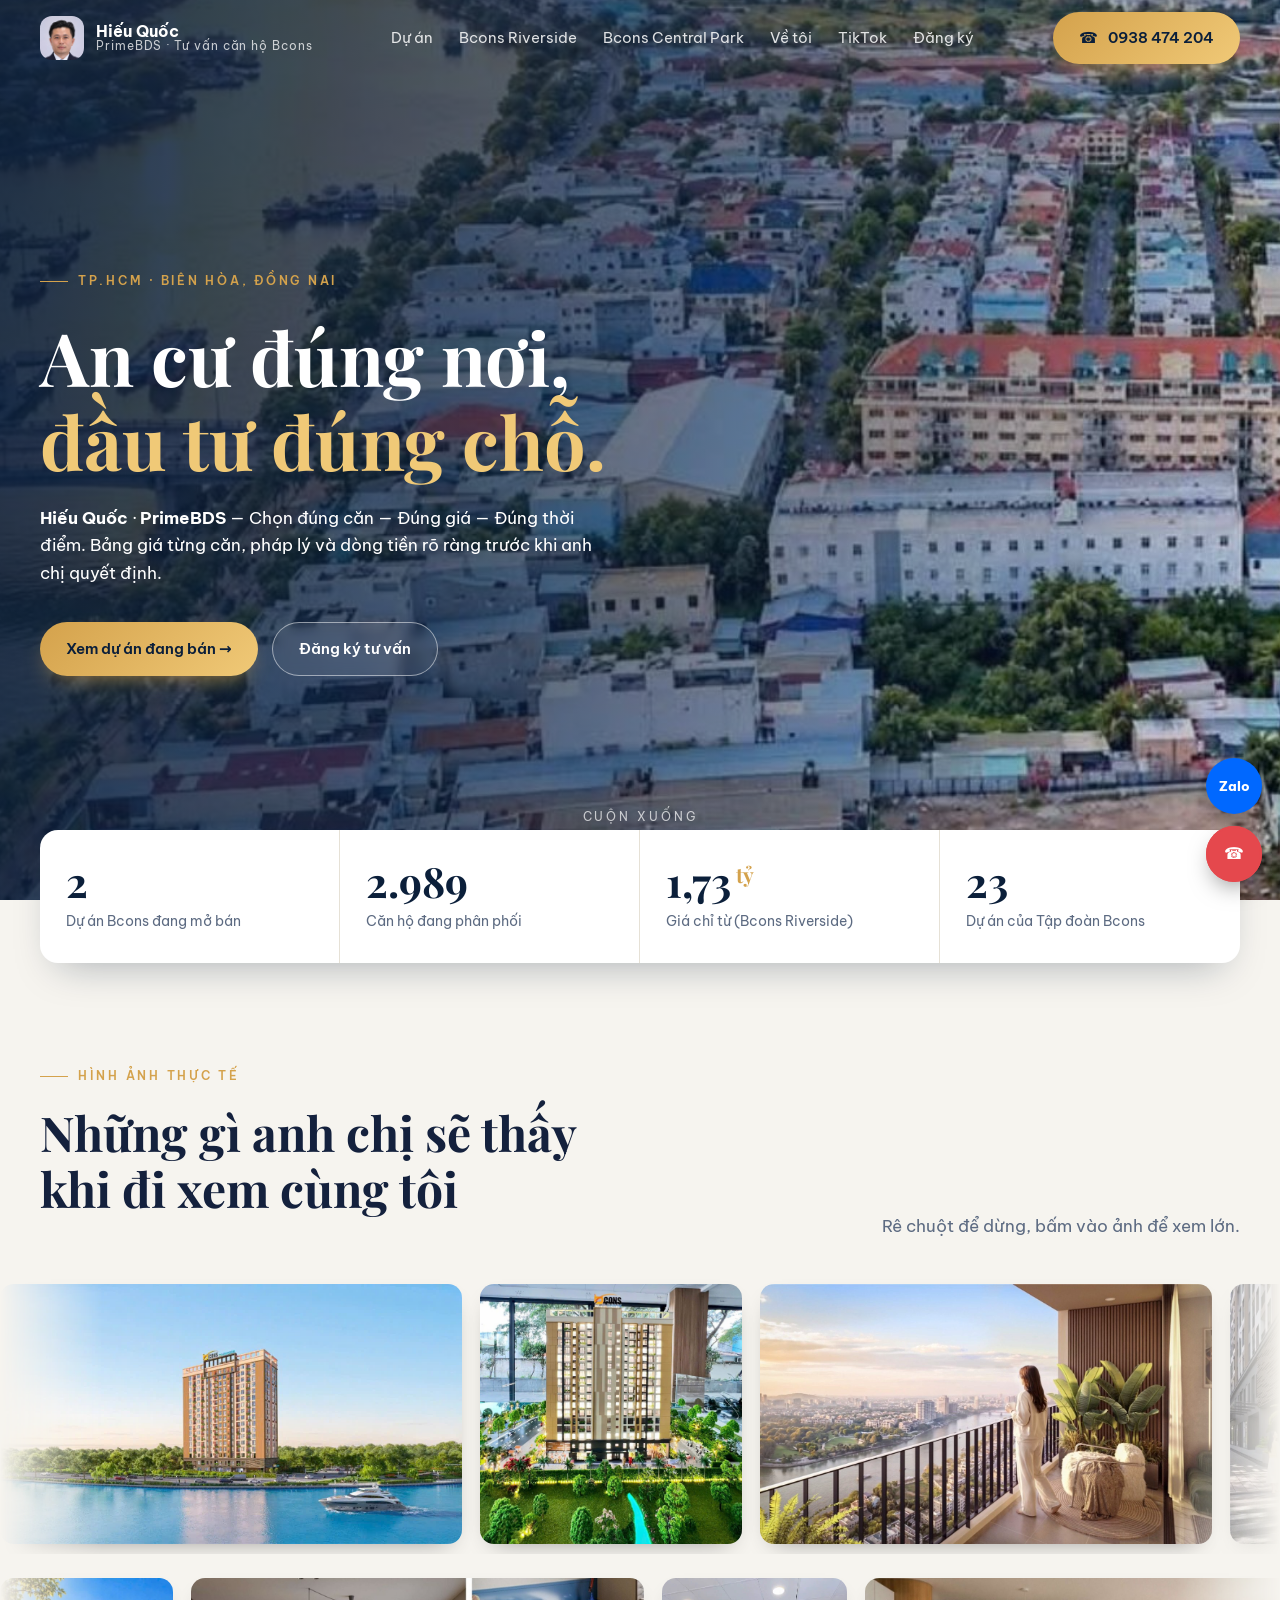
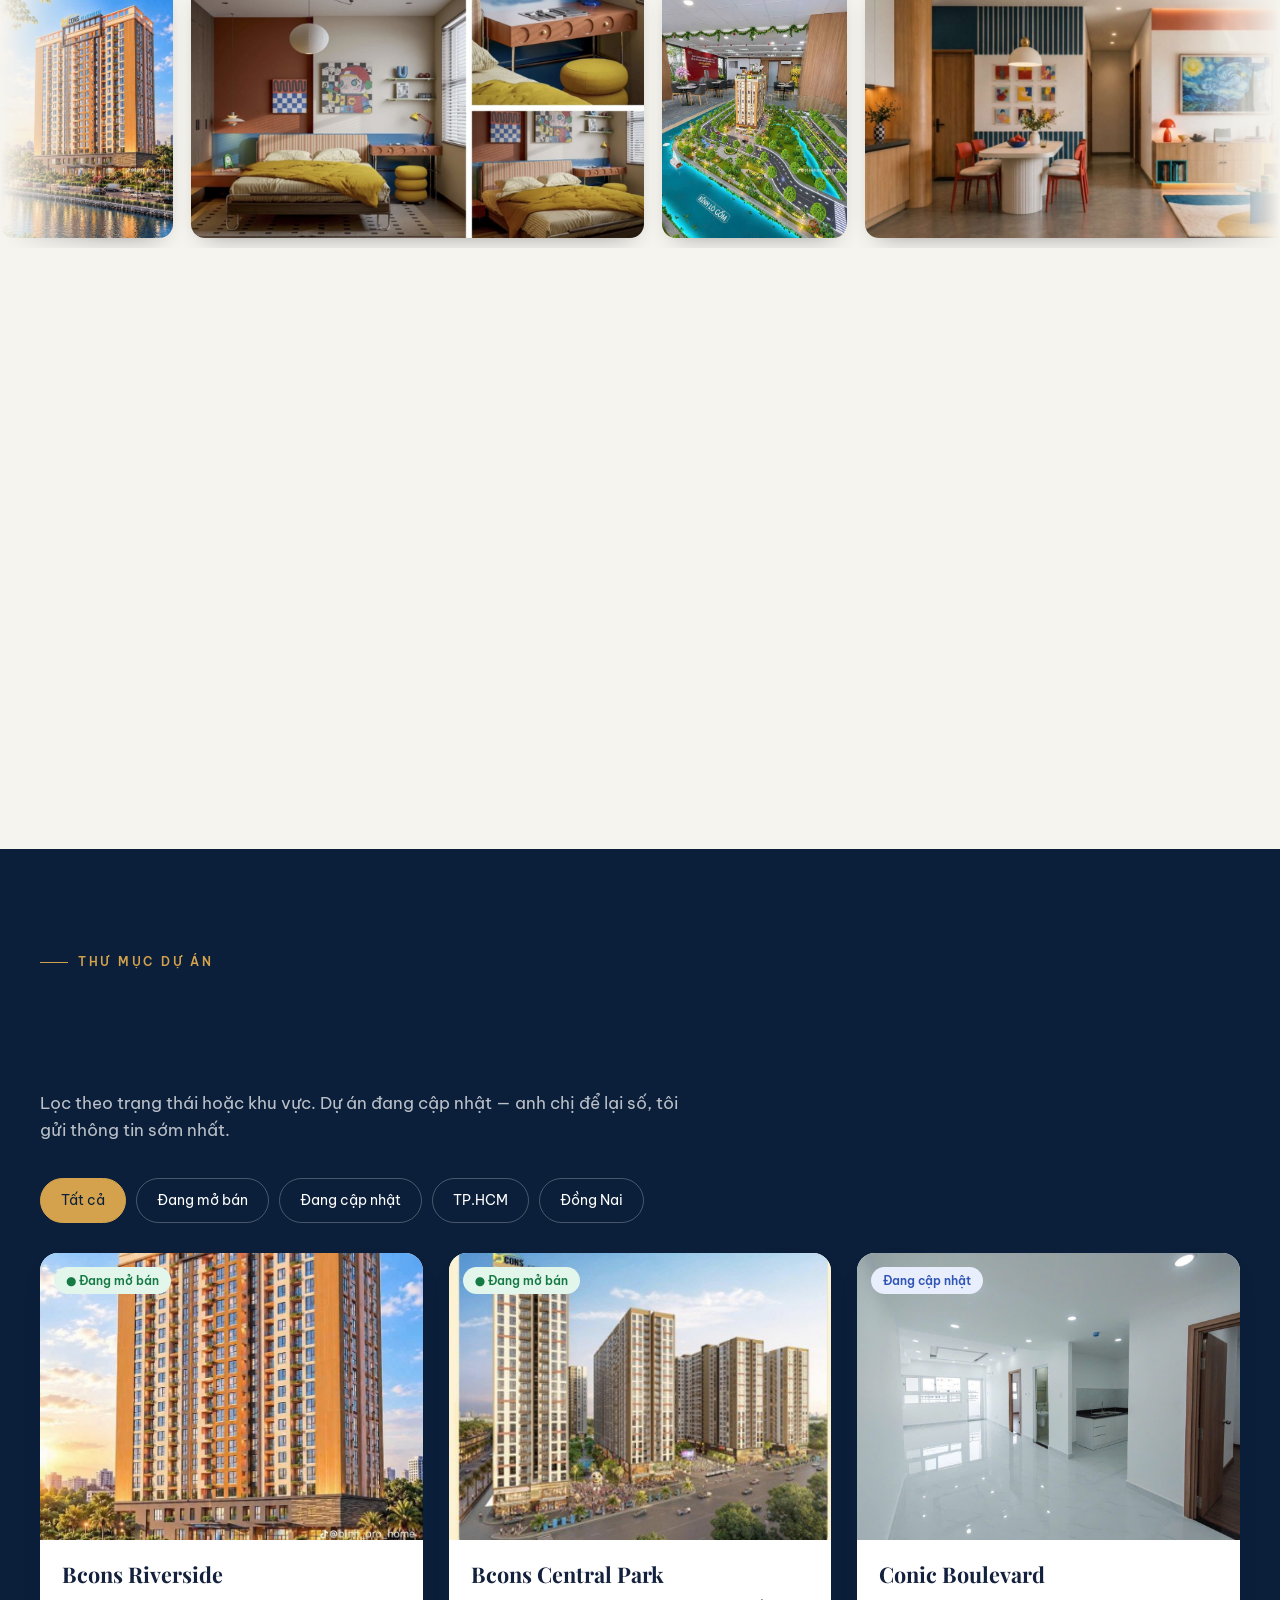
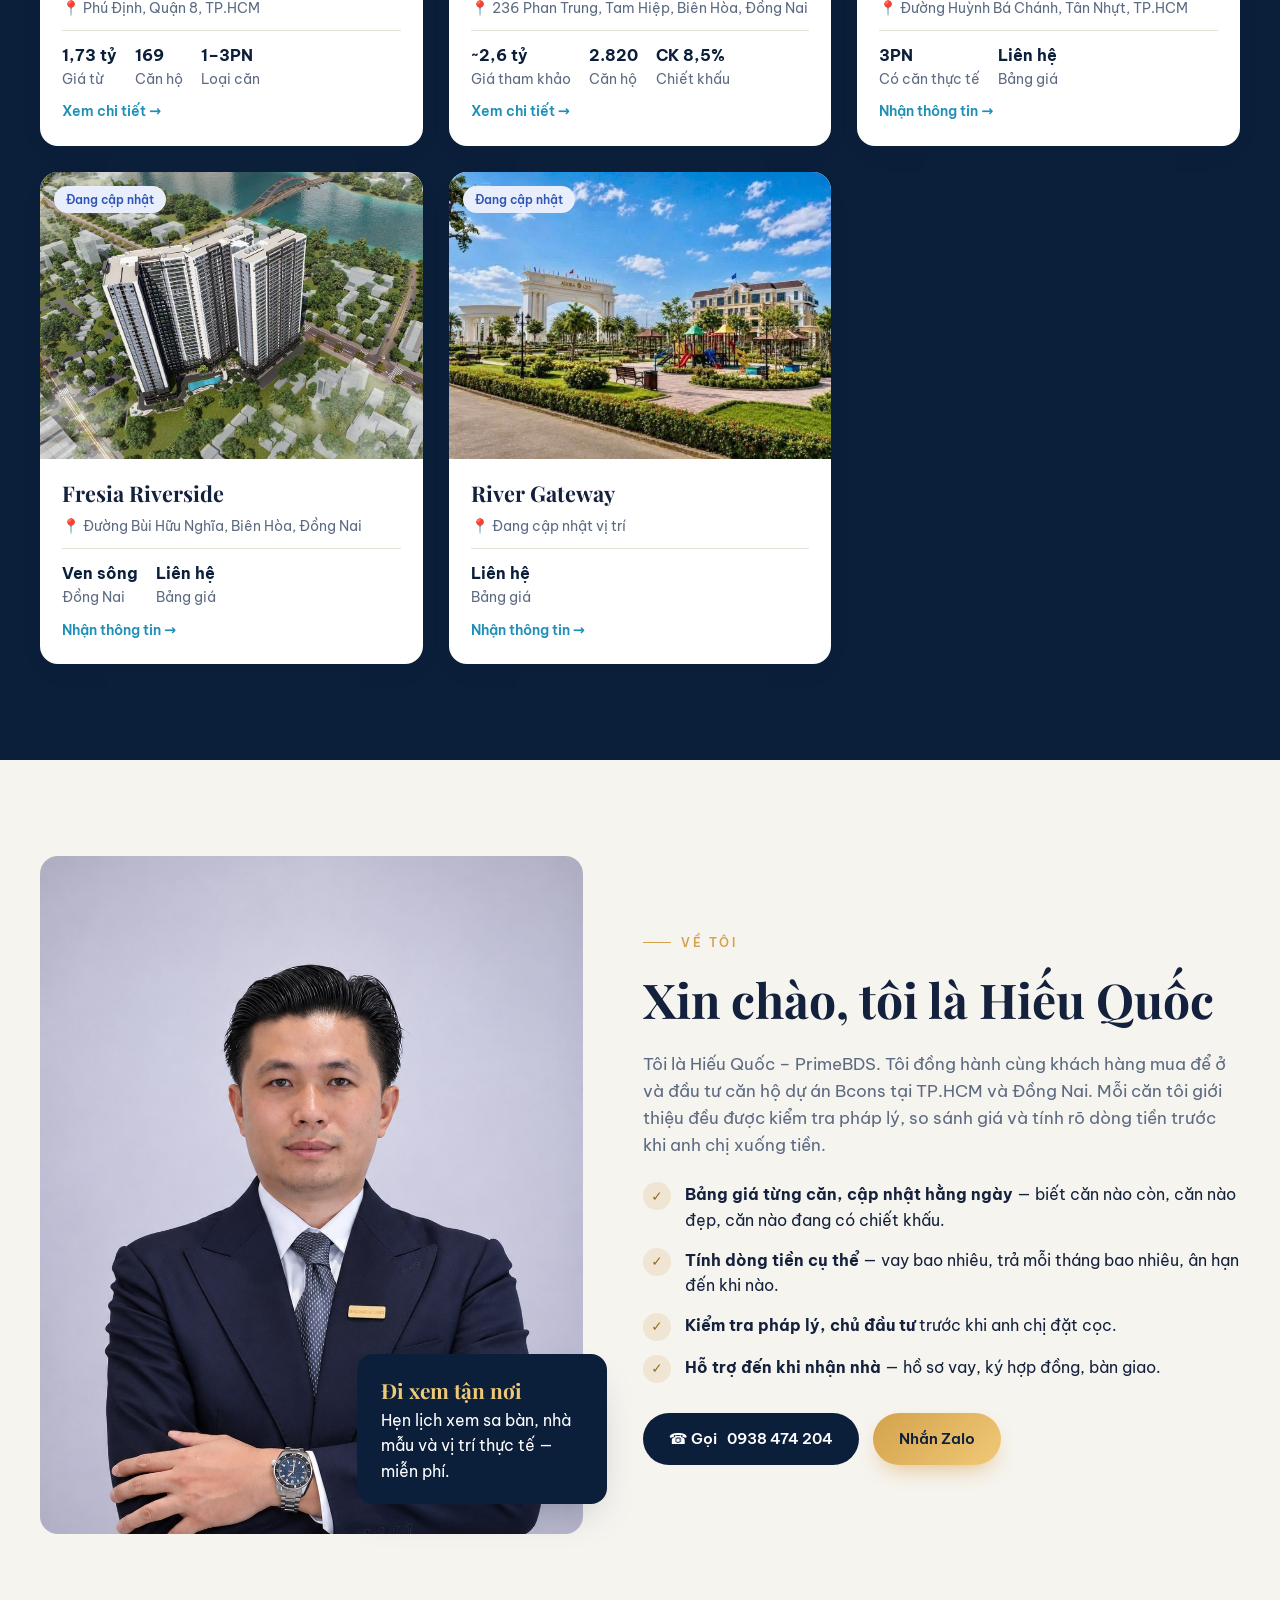
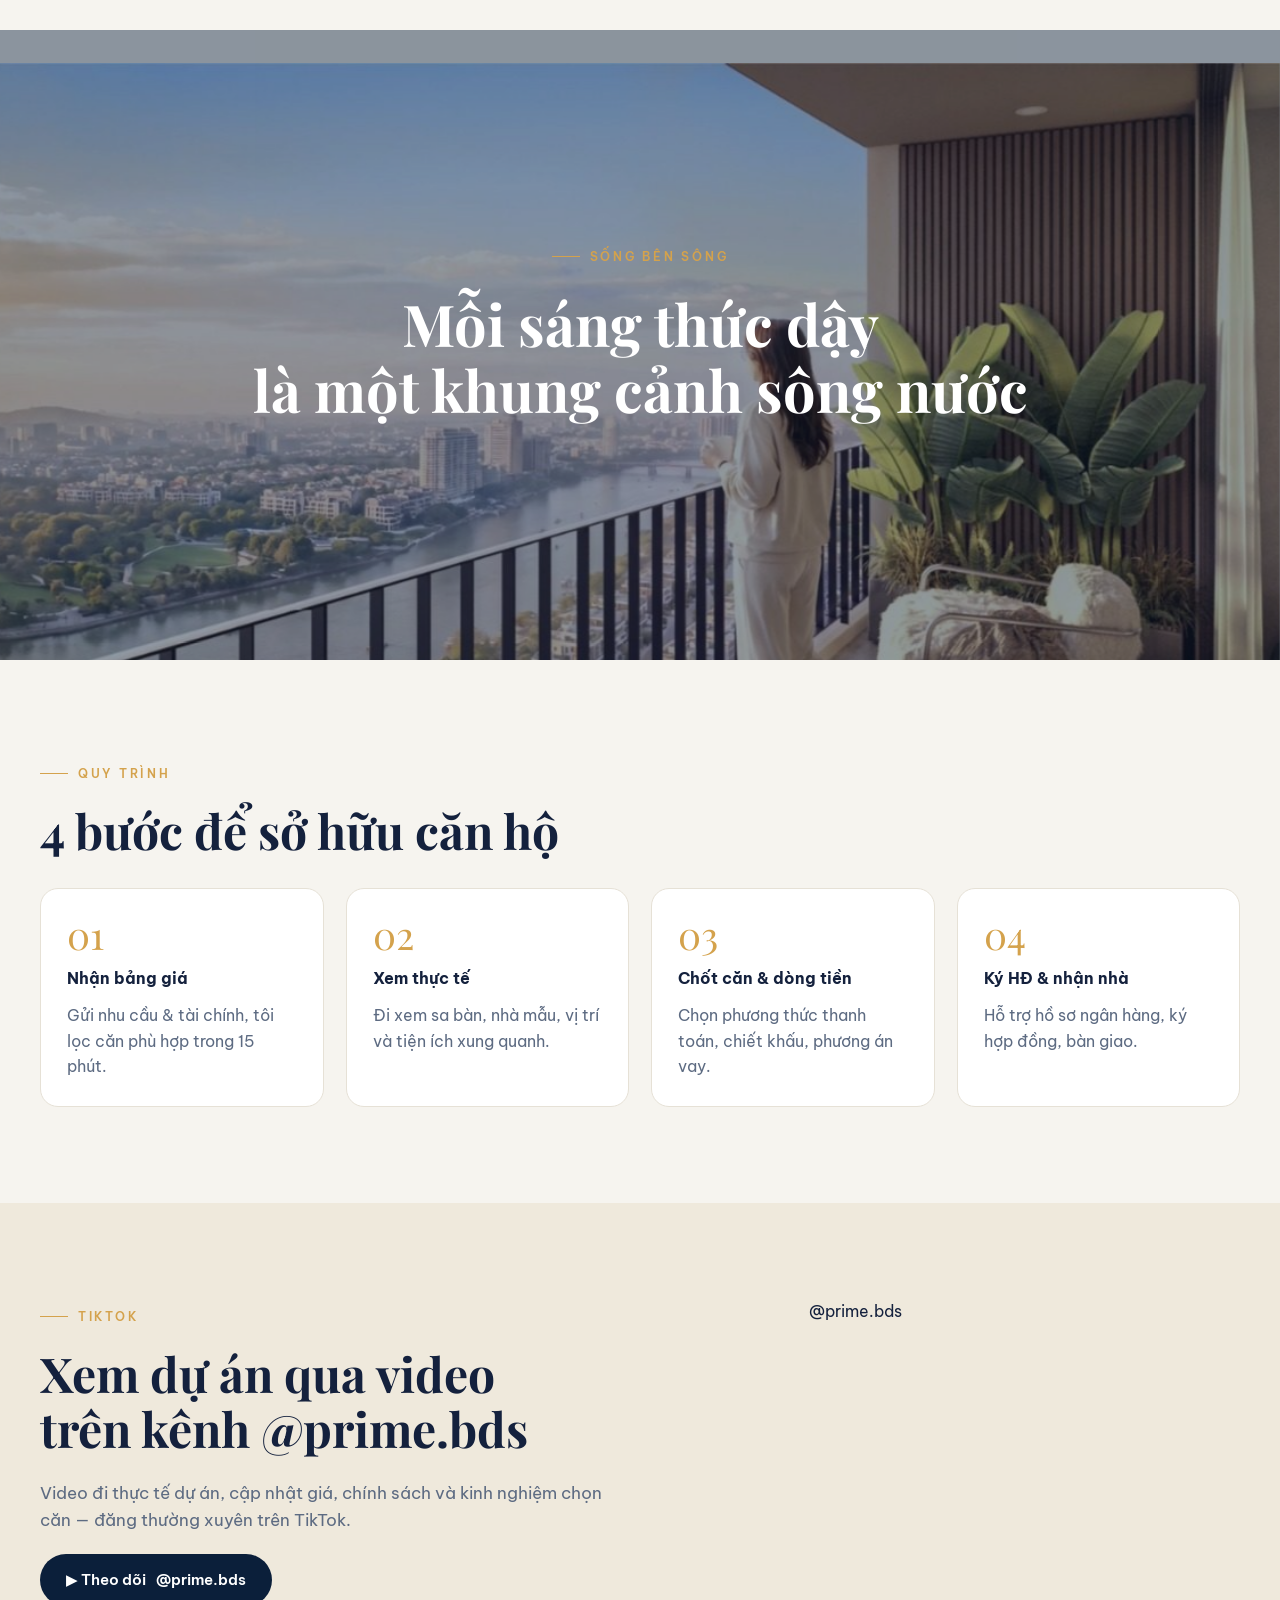
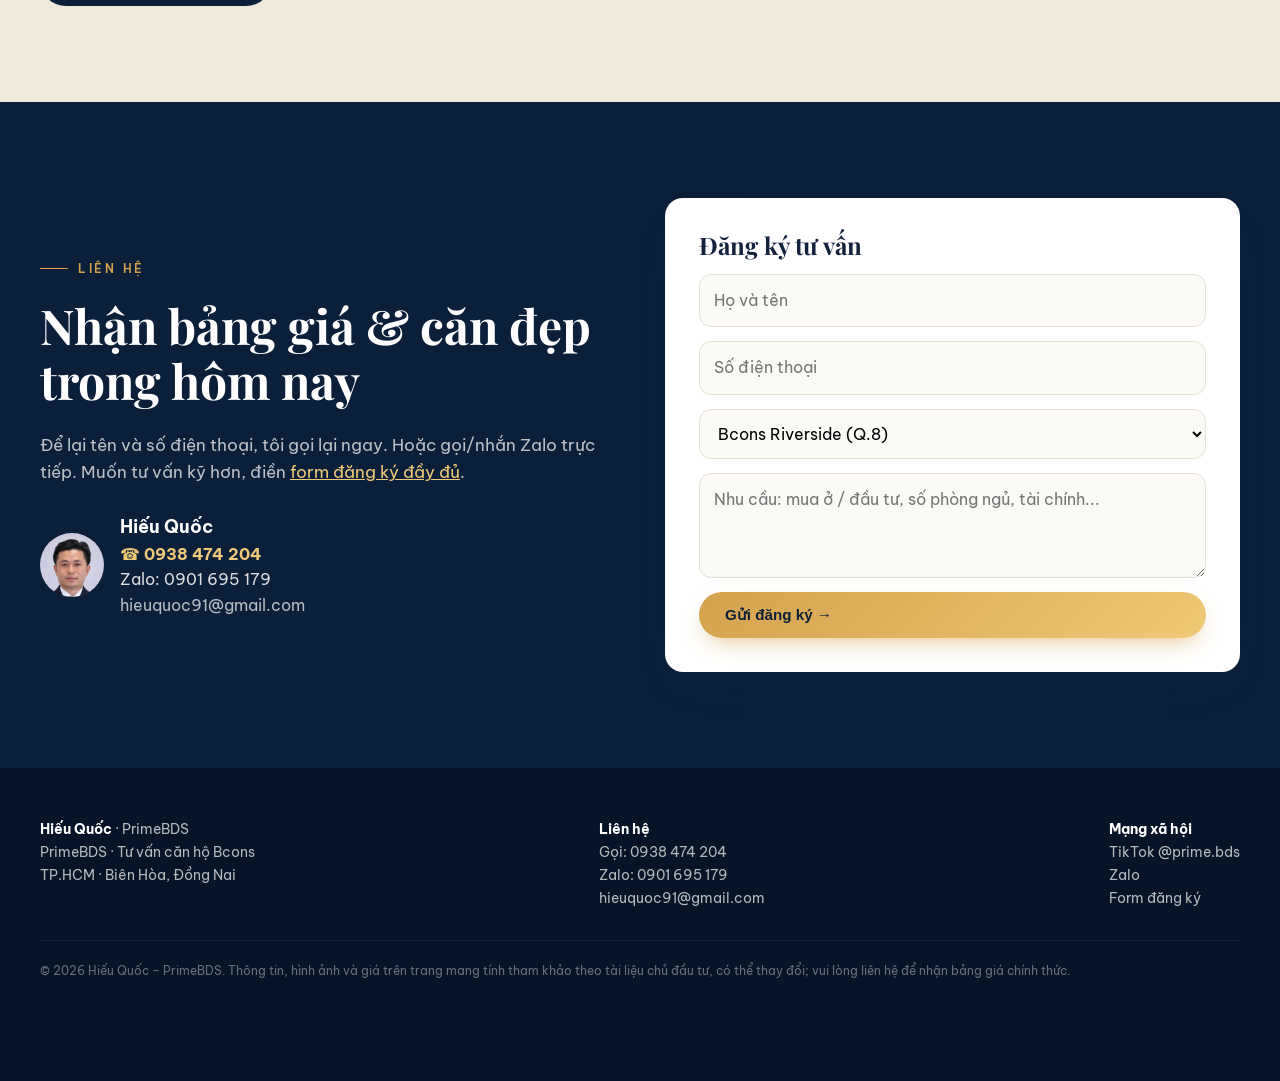
==== index.html @ 80a273d4 "Website PrimeBDS - Hieu Quoc Co-Authored-By: Claude Opus 5.5 <noreply@anthropic.com>" ====
<!doctype html>
<html lang="vi">
<head>
<meta charset="utf-8">
<meta name="viewport" content="width=device-width,initial-scale=1">
<title>{name} · PrimeBDS – Tư vấn căn hộ Bcons TP.HCM & Biên Hòa</title>
<meta name="description" content="Tư vấn mua căn hộ ở và đầu tư Bcons Riverside Quận 8, Bcons Central Park Biên Hòa và các dự án đang phân phối.">
<link rel="preconnect" href="https://fonts.googleapis.com">
<link rel="preconnect" href="https://fonts.gstatic.com" crossorigin>
<link href="https://fonts.googleapis.com/css2?family=Be+Vietnam+Pro:wght@400;500;600;700&family=Playfair+Display:wght@600;700;800&display=swap" rel="stylesheet">
<link rel="stylesheet" href="assets/style.css?v=5">
<script src="assets/config.js?v=6"></script>
</head>
<body>

<header class="header">
  <div class="container">
    <a href="index.html" class="brand">
      <span class="brand-mark"></span>
      <span class="brand-name"><span data-agent="name"></span><small data-agent="title"></small></span>
    </a>
    <nav class="nav">
      <a href="#du-an">Dự án</a>
      <a href="bcons-riverside.html">Bcons Riverside</a>
      <a href="bcons-central-park.html">Bcons Central Park</a>
      <a href="#ve-toi">Về tôi</a>
      <a href="#tiktok">TikTok</a>
      <a href="dang-ky.html">Đăng ký</a>
    </nav>
    <div class="header-cta">
      <a class="btn btn-gold" data-tel>☎ <span data-agent="phoneDisplay"></span></a>
      <button class="menu-btn" aria-label="Mở menu">☰</button>
    </div>
  </div>
</header>

<!-- HERO -->
<section class="hero">
  <div class="hero-bg"><img src="assets/img/flycam.jpg" alt="Toàn cảnh sông Sài Gòn khu Nam"></div>
  <div class="container">
    <span class="eyebrow reveal" data-agent="area"></span>
    <h1 class="reveal d1">An cư đúng nơi,<br><em>đầu tư đúng chỗ.</em></h1>
    <p class="reveal d2"><b data-agent="name"></b> · <b data-agent="brand"></b> — <span data-agent="slogan"></span>. Bảng giá từng căn, pháp lý và dòng tiền rõ ràng trước khi anh chị quyết định.</p>
    <div class="hero-actions reveal d3">
      <a href="#du-an" class="btn btn-gold">Xem dự án đang bán →</a>
      <a href="dang-ky.html" class="btn btn-ghost">Đăng ký tư vấn</a>
    </div>
  </div>
  <div class="scroll-hint">CUỘN XUỐNG<span></span></div>
</section>

<!-- STATS -->
<section class="stats">
  <div class="container">
    <div class="stats-grid count-group">
      <div class="stat"><b><span data-count="2">0</span></b><span>Dự án Bcons đang mở bán</span></div>
      <div class="stat"><b><span data-count="2989">0</span></b><span>Căn hộ đang phân phối</span></div>
      <div class="stat"><b><span data-count="1.73">0</span><sup> tỷ</sup></b><span>Giá chỉ từ (Bcons Riverside)</span></div>
      <div class="stat"><b><span data-count="23">0</span></b><span>Dự án của Tập đoàn Bcons</span></div>
    </div>
  </div>
</section>

<!-- MARQUEE -->
<section class="section" style="padding-bottom:40px">
  <div class="container section-head">
    <div>
      <span class="eyebrow">Hình ảnh thực tế</span>
      <h2 class="reveal">Những gì anh chị sẽ thấy<br>khi đi xem cùng tôi</h2>
    </div>
    <p class="lead reveal d1">Rê chuột để dừng, bấm vào ảnh để xem lớn.</p>
  </div>
  <div class="marquee">
    <div class="marquee-track">
      <img data-lb="home" src="assets/img/river-tower.jpg" alt="Bcons Riverside bên sông">
      <img data-lb="home" src="assets/img/model-1.jpg" alt="Sa bàn dự án">
      <img data-lb="home" src="assets/img/balcony.jpg" alt="Ban công view sông">
      <img data-lb="home" src="assets/img/entrance.jpg" alt="Sảnh đón">
      <img data-lb="home" src="assets/img/living.jpg" alt="Phòng khách bàn giao">
      <img data-lb="home" src="assets/img/aerial-pin.jpg" alt="Vị trí nhìn từ trên cao">
      <img data-lb="home" src="assets/img/garden-2.jpg" alt="Lối vào nội khu">
    </div>
  </div>
  <div class="marquee reverse" style="margin-top:14px">
    <div class="marquee-track">
      <img data-lb="home" src="assets/img/hero-tower.jpg" alt="Phối cảnh tòa tháp">
      <img data-lb="home" src="assets/img/bedroom.jpg" alt="Phòng ngủ">
      <img data-lb="home" src="assets/img/model-3.jpg" alt="Sa bàn tại nhà mẫu">
      <img data-lb="home" src="assets/img/living-2.jpg" alt="Không gian bếp & ăn">
      <img data-lb="home" src="assets/img/garden.jpg" alt="Công viên nội khu">
      <img data-lb="home" src="assets/img/cp-night.jpg" alt="Bcons Central Park về đêm">
      <img data-lb="home" src="assets/img/cp-pool.jpg" alt="Hồ bơi Bcons Central Park">
      <img data-lb="home" src="assets/img/p-conic.jpg" alt="Căn hộ Conic Boulevard thực tế">
    </div>
  </div>
</section>

<!-- FEATURED -->
<section class="section" style="padding-top:40px">
  <div class="container">
    <a href="bcons-riverside.html" class="pcard reveal" style="display:grid;grid-template-columns:repeat(auto-fit,minmax(300px,1fr))">
      <div class="thumb" style="aspect-ratio:auto;min-height:340px"><img src="assets/img/aerial-pin2.jpg" alt="Bcons Riverside trên bản đồ"><span class="tag live">● Đang mở bán</span></div>
      <div class="body" style="padding:38px;gap:14px">
        <span class="eyebrow">Dự án nổi bật</span>
        <h3 style="font-size:2.2rem">Bcons Riverside</h3>
        <p class="loc">📍 Phú Định, Quận 8 · sát Võ Văn Kiệt, đi nhanh Q.5, Q.6, Q.1</p>
        <p style="color:var(--muted)">Căn hộ ven sông chỉ 169 căn. Thanh toán 5% ký hợp đồng, chiết khấu đến 3,5%, ngân hàng giải ngân 50% — lãi suất cố định 6,9%/năm tối đa 2 năm.</p>
        <div class="meta"><div><b>1,73 tỷ</b>Giá từ</div><div><b>48 tr/m²</b>Đơn giá từ</div><div><b>36–76 m²</b>1–3 phòng ngủ</div></div>
        <span class="btn btn-dark" style="align-self:flex-start;margin-top:6px">Xem chi tiết dự án →</span>
      </div>
    </a>
  </div>
</section>

<!-- DIRECTORY -->
<section class="section dark" id="du-an">
  <div class="container">
    <div class="section-head">
      <div>
        <span class="eyebrow">Thư mục dự án</span>
        <h2 class="reveal">Các dự án tôi đang tư vấn</h2>
      </div>
      <p class="lead reveal d1">Lọc theo trạng thái hoặc khu vực. Dự án đang cập nhật — anh chị để lại số, tôi gửi thông tin sớm nhất.</p>
    </div>
    <div class="filters">
      <button class="active" data-filter="all">Tất cả</button>
      <button data-filter="live">Đang mở bán</button>
      <button data-filter="soon">Đang cập nhật</button>
      <button data-filter="hcm">TP.HCM</button>
      <button data-filter="dn">Đồng Nai</button>
    </div>
    <div class="projects">
      <a href="bcons-riverside.html" class="pcard reveal" data-tags="live hcm">
        <div class="thumb"><img src="assets/img/hero-tower.jpg" alt="Bcons Riverside" loading="lazy"><span class="tag live">● Đang mở bán</span></div>
        <div class="body">
          <h3>Bcons Riverside</h3>
          <p class="loc">📍 Phú Định, Quận 8, TP.HCM</p>
          <div class="meta"><div><b>1,73 tỷ</b>Giá từ</div><div><b>169</b>Căn hộ</div><div><b>1–3PN</b>Loại căn</div></div>
          <span class="more">Xem chi tiết →</span>
        </div>
      </a>
      <a href="bcons-central-park.html" class="pcard reveal d1" data-tags="live dn">
        <div class="thumb"><img src="assets/img/cp-tower.jpg" alt="Bcons Central Park" loading="lazy"><span class="tag live">● Đang mở bán</span></div>
        <div class="body">
          <h3>Bcons Central Park</h3>
          <p class="loc">📍 236 Phan Trung, Tam Hiệp, Biên Hòa, Đồng Nai</p>
          <div class="meta"><div><b>~2,6 tỷ</b>Giá tham khảo</div><div><b>2.820</b>Căn hộ</div><div><b>CK 8,5%</b>Chiết khấu</div></div>
          <span class="more">Xem chi tiết →</span>
        </div>
      </a>
      <a href="#lien-he" class="pcard reveal d2" data-tags="soon hcm">
        <div class="thumb"><img src="assets/img/p-conic.jpg" alt="Conic Boulevard" loading="lazy"><span class="tag soon">Đang cập nhật</span></div>
        <div class="body">
          <h3>Conic Boulevard</h3>
          <p class="loc">📍 Đường Huỳnh Bá Chánh, Tân Nhựt, TP.HCM</p>
          <div class="meta"><div><b>3PN</b>Có căn thực tế</div><div><b>Liên hệ</b>Bảng giá</div></div>
          <span class="more">Nhận thông tin →</span>
        </div>
      </a>
      <a href="#lien-he" class="pcard reveal d2" data-tags="soon dn">
        <div class="thumb"><img src="assets/img/p-fresia.jpg" alt="Fresia Riverside" loading="lazy"><span class="tag soon">Đang cập nhật</span></div>
        <div class="body">
          <h3>Fresia Riverside</h3>
          <p class="loc">📍 Đường Bùi Hữu Nghĩa, Biên Hòa, Đồng Nai</p>
          <div class="meta"><div><b>Ven sông</b>Đồng Nai</div><div><b>Liên hệ</b>Bảng giá</div></div>
          <span class="more">Nhận thông tin →</span>
        </div>
      </a>
      <a href="#lien-he" class="pcard reveal d3" data-tags="soon">
        <div class="thumb"><img src="assets/img/p-rivergate.jpg" alt="River Gateway" loading="lazy"><span class="tag soon">Đang cập nhật</span></div>
        <div class="body">
          <h3>River Gateway</h3>
          <p class="loc">📍 Đang cập nhật vị trí</p>
          <div class="meta"><div><b>Liên hệ</b>Bảng giá</div></div>
          <span class="more">Nhận thông tin →</span>
        </div>
      </a>
    </div>
  </div>
</section>

<!-- ABOUT -->
<section class="section" id="ve-toi">
  <div class="container about">
    <div class="about-visual reveal">
      <img src="assets/img/portrait.jpg" alt="Hiếu Quốc – PrimeBDS" data-portrait data-lb="about" style="object-position:center 20%">
      <div class="about-card"><b>Đi xem tận nơi</b>Hẹn lịch xem sa bàn, nhà mẫu và vị trí thực tế — miễn phí.</div>
    </div>
    <div>
      <span class="eyebrow">Về tôi</span>
      <h2 class="reveal">Xin chào, tôi là <span data-agent="name"></span></h2>
      <p class="lead reveal d1" data-agent="intro"></p>
      <ul class="checks reveal d2">
        <li><span><b>Bảng giá từng căn, cập nhật hằng ngày</b> — biết căn nào còn, căn nào đẹp, căn nào đang có chiết khấu.</span></li>
        <li><span><b>Tính dòng tiền cụ thể</b> — vay bao nhiêu, trả mỗi tháng bao nhiêu, ân hạn đến khi nào.</span></li>
        <li><span><b>Kiểm tra pháp lý, chủ đầu tư</b> trước khi anh chị đặt cọc.</span></li>
        <li><span><b>Hỗ trợ đến khi nhận nhà</b> — hồ sơ vay, ký hợp đồng, bàn giao.</span></li>
      </ul>
      <div class="hero-actions" style="margin-top:0">
        <a class="btn btn-dark" data-tel>☎ Gọi <span data-agent="phoneDisplay"></span></a>
        <a class="btn btn-gold" data-zalo>Nhắn Zalo</a>
      </div>
    </div>
  </div>
</section>

<!-- PARALLAX -->
<section class="parallax">
  <img src="assets/img/balcony.jpg" alt="">
  <div class="container reveal">
    <span class="eyebrow">Sống bên sông</span>
    <h2>Mỗi sáng thức dậy<br>là một khung cảnh sông nước</h2>
  </div>
</section>

<!-- PROCESS -->
<section class="section" id="quy-trinh">
  <div class="container">
    <span class="eyebrow">Quy trình</span>
    <h2 class="reveal">4 bước để sở hữu căn hộ</h2>
    <div class="pay-grid" style="grid-template-columns:repeat(auto-fit,minmax(230px,1fr));margin-top:30px">
      <div class="pay reveal"><span class="n">01</span><b>Nhận bảng giá</b><span style="color:var(--muted)">Gửi nhu cầu & tài chính, tôi lọc căn phù hợp trong 15 phút.</span></div>
      <div class="pay reveal d1"><span class="n">02</span><b>Xem thực tế</b><span style="color:var(--muted)">Đi xem sa bàn, nhà mẫu, vị trí và tiện ích xung quanh.</span></div>
      <div class="pay reveal d2"><span class="n">03</span><b>Chốt căn & dòng tiền</b><span style="color:var(--muted)">Chọn phương thức thanh toán, chiết khấu, phương án vay.</span></div>
      <div class="pay reveal d3"><span class="n">04</span><b>Ký HĐ & nhận nhà</b><span style="color:var(--muted)">Hỗ trợ hồ sơ ngân hàng, ký hợp đồng, bàn giao.</span></div>
    </div>
  </div>
</section>

<!-- TIKTOK -->
<section class="section" id="tiktok" style="background:#efe9dc">
  <div class="container contact" style="align-items:start">
    <div>
      <span class="eyebrow">TikTok</span>
      <h2 class="reveal">Xem dự án qua video<br>trên kênh <span data-agent="tiktokHandle"></span></h2>
      <p class="lead reveal d1">Video đi thực tế dự án, cập nhật giá, chính sách và kinh nghiệm chọn căn — đăng thường xuyên trên TikTok.</p>
      <a class="btn btn-dark reveal d2" data-tiktok style="margin-top:20px">▶ Theo dõi <span data-agent="tiktokHandle"></span></a>
    </div>
    <div class="reveal d1" style="display:flex;justify-content:center;min-height:300px">
      <blockquote class="tiktok-embed" cite="https://www.tiktok.com/@prime.bds" data-unique-id="prime.bds" data-embed-type="creator" style="max-width:780px;min-width:288px;">
        <section><a target="_blank" rel="noopener" href="https://www.tiktok.com/@prime.bds?refer=creator_embed">@prime.bds</a></section>
      </blockquote>
    </div>
  </div>
</section>

<!-- CONTACT -->
<section class="section dark" id="lien-he">
  <div class="container contact">
    <div>
      <span class="eyebrow">Liên hệ</span>
      <h2 class="reveal">Nhận bảng giá & căn đẹp<br>trong hôm nay</h2>
      <p class="lead reveal d1">Để lại tên và số điện thoại, tôi gọi lại ngay. Hoặc gọi/nhắn Zalo trực tiếp. Muốn tư vấn kỹ hơn, điền <a href="dang-ky.html" style="color:var(--gold-2);text-decoration:underline">form đăng ký đầy đủ</a>.</p>
      <div class="agent-line reveal d2">
        <span class="brand-mark"></span>
        <div><b data-agent="name"></b><a data-tel style="color:var(--gold-2);font-weight:700">☎ <span data-agent="phoneDisplay"></span></a><br><a data-zalo style="opacity:.85">Zalo: <span data-agent="zaloDisplay"></span></a><br><a data-mail data-agent="email" style="opacity:.7"></a></div>
      </div>
    </div>
    <form class="form reveal d1">
      <h3>Đăng ký tư vấn</h3>
      <input type="text" name="website" tabindex="-1" autocomplete="off" aria-hidden="true" style="position:absolute;left:-9999px">
      <input type="text" name="name" placeholder="Họ và tên" required>
      <input type="tel" name="phone" placeholder="Số điện thoại" required pattern="[0-9 +.]{9,15}">
      <select name="project">
        <option>Bcons Riverside (Q.8)</option><option>Bcons Central Park (Biên Hòa)</option><option>Conic Boulevard</option><option>Fresia Riverside</option><option>River Gateway</option><option>Chưa chọn - cần tư vấn</option>
      </select>
      <textarea name="need" rows="3" placeholder="Nhu cầu: mua ở / đầu tư, số phòng ngủ, tài chính..."></textarea>
      <button class="btn btn-gold" type="submit">Gửi đăng ký →</button>
      <div class="ok"></div>
    </form>
  </div>
</section>

<footer class="footer">
  <div class="container">
    <div><b data-agent="name"></b> · <span data-agent="brand"></span><br><span data-agent="title"></span><br><span data-agent="area"></span></div>
    <div><b>Liên hệ</b><br>Gọi: <a data-tel data-agent="phoneDisplay"></a><br>Zalo: <a data-zalo data-agent="zaloDisplay"></a><br><a data-mail data-agent="email"></a></div>
    <div><b>Mạng xã hội</b><br><a data-tiktok>TikTok <span data-agent="tiktokHandle"></span></a><br><a data-zalo>Zalo</a><br><a href="dang-ky.html">Form đăng ký</a></div>
    <p class="disc">© <span class="year"></span> <span data-agent="name"></span> – <span data-agent="brand"></span>. Thông tin, hình ảnh và giá trên trang mang tính tham khảo theo tài liệu chủ đầu tư, có thể thay đổi; vui lòng liên hệ để nhận bảng giá chính thức.</p>
  </div>
</footer>

<div class="float">
  <a class="zalo" data-zalo aria-label="Nhắn Zalo">Zalo</a>
  <a class="call" data-tel aria-label="Gọi điện">☎</a>
</div>

<script src="assets/main.js?v=5"></script>
<script async src="https://www.tiktok.com/embed.js"></script>
</body>
</html>
---- assets/style.css ----
:root{
  --navy:#0b1f3a; --navy-2:#132c50; --ink:#14213d; --muted:#5d6b82;
  --gold:#d4a24c; --gold-2:#f0c977; --river:#1f8fb8; --bg:#f6f4ef; --card:#ffffff;
  --line:#e6e1d6; --radius:18px; --shadow:0 18px 40px -18px rgba(11,31,58,.35);
  --serif:"Playfair Display",Georgia,serif; --sans:"Be Vietnam Pro",system-ui,sans-serif;
}
*{box-sizing:border-box;margin:0;padding:0}
html{scroll-behavior:smooth}
body{font-family:var(--sans);color:var(--ink);background:var(--bg);line-height:1.6;overflow-x:hidden}
img{max-width:100%;display:block}
a{color:inherit;text-decoration:none}
.container{width:min(1200px,100% - 32px);margin-inline:auto}
.section{padding:96px 0}
.eyebrow{display:inline-flex;gap:10px;align-items:center;font-size:.78rem;letter-spacing:.22em;text-transform:uppercase;color:var(--gold);font-weight:600}
.eyebrow::before{content:"";width:28px;height:1px;background:currentColor}
h1,h2,h3{font-family:var(--serif);line-height:1.15;font-weight:700}
h2{font-size:clamp(1.9rem,4vw,3rem);margin:.4em 0 .5em}
.lead{color:var(--muted);font-size:1.05rem;max-width:640px}
.btn{display:inline-flex;align-items:center;gap:10px;padding:14px 26px;border-radius:999px;font-weight:600;font-size:.95rem;border:0;cursor:pointer;transition:transform .2s,box-shadow .2s,background .2s}
.btn:hover{transform:translateY(-2px)}
.btn-gold{background:linear-gradient(135deg,var(--gold),var(--gold-2));color:var(--navy);box-shadow:0 10px 24px -10px rgba(212,162,76,.8)}
.btn-ghost{border:1px solid rgba(255,255,255,.5);color:#fff;background:rgba(255,255,255,.06);backdrop-filter:blur(6px)}
.btn-dark{background:var(--navy);color:#fff}
.tag{display:inline-block;padding:4px 12px;border-radius:999px;font-size:.75rem;font-weight:600;background:rgba(212,162,76,.15);color:#9a6b17}
.tag.live{background:#e3f6ec;color:#167a45}
.tag.soon{background:#e8eefc;color:#2f55b5}

/* ---------- Header ---------- */
.header{position:fixed;inset:0 0 auto 0;z-index:50;transition:background .3s,box-shadow .3s}
.header .container{display:flex;align-items:center;justify-content:space-between;height:76px;gap:16px}
.header.scrolled{background:rgba(11,31,58,.94);backdrop-filter:blur(10px);box-shadow:0 8px 30px -12px rgba(0,0,0,.5)}
.brand{display:flex;align-items:center;gap:12px;color:#fff}
.brand-mark{width:44px;height:44px;border-radius:12px;display:grid;place-items:center;background:linear-gradient(135deg,var(--gold),var(--gold-2));color:var(--navy);font-family:var(--serif);font-weight:800;font-size:1.1rem;overflow:hidden}
.brand-mark img{width:100%;height:100%;object-fit:cover}
.brand-name{font-weight:700;line-height:1.1;white-space:nowrap}
.btn{white-space:nowrap}
.brand-name small{display:block;font-weight:400;font-size:.72rem;opacity:.75;letter-spacing:.08em}
.nav{display:flex;gap:26px;color:#fff;font-size:.92rem;white-space:nowrap}
.nav a{opacity:.85;position:relative}
.nav a:hover{opacity:1}
.nav a::after{content:"";position:absolute;left:0;bottom:-6px;width:0;height:2px;background:var(--gold);transition:width .25s}
.nav a:hover::after{width:100%}
.header-cta{display:flex;gap:10px;align-items:center}
.menu-btn{display:none;background:none;border:0;color:#fff;font-size:1.6rem;cursor:pointer}
@media (max-width:1180px){
  .nav{position:fixed;inset:76px 0 auto 0;flex-direction:column;gap:0;background:var(--navy);padding:8px 16px 20px;transform:translateY(-130%);transition:transform .3s}
  .nav.open{transform:none}
  .nav a{padding:14px 4px;border-bottom:1px solid rgba(255,255,255,.08)}
  .menu-btn{display:block}
  .header-cta .btn{display:none}
}

/* ---------- Hero ---------- */
.hero{position:relative;min-height:100svh;display:flex;align-items:center;color:#fff;overflow:hidden;background:var(--navy)}
.hero-bg{position:absolute;inset:0}
.hero-bg img{width:100%;height:100%;object-fit:cover;transform:scale(1.08);animation:kenburns 18s ease-in-out infinite alternate}
.hero-bg::after{content:"";position:absolute;inset:0;background:linear-gradient(100deg,rgba(11,31,58,.92) 0%,rgba(11,31,58,.65) 45%,rgba(11,31,58,.15) 100%)}
@keyframes kenburns{to{transform:scale(1.18) translate(-2%,-2%)}}
.hero .container{position:relative;padding:130px 0 90px}
.hero h1{font-size:clamp(2.4rem,6vw,4.6rem);max-width:780px;margin:.3em 0}
.hero h1 em{font-style:normal;color:var(--gold-2)}
.hero p{max-width:560px;opacity:.88;font-size:1.08rem}
.hero-actions{display:flex;flex-wrap:wrap;gap:14px;margin-top:34px}
.scroll-hint{position:absolute;left:50%;bottom:26px;transform:translateX(-50%);font-size:.72rem;letter-spacing:.25em;opacity:.7;display:flex;flex-direction:column;align-items:center;gap:8px}
.scroll-hint span{width:1px;height:40px;background:linear-gradient(#fff,transparent);animation:drip 1.8s infinite}
@keyframes drip{0%{transform:scaleY(0);transform-origin:top}50%{transform:scaleY(1);transform-origin:top}51%{transform-origin:bottom}100%{transform:scaleY(0);transform-origin:bottom}}

/* ---------- Stats band ---------- */
.stats{position:relative;z-index:2;margin-top:-70px}
.stats-grid{display:grid;grid-template-columns:repeat(4,1fr);background:var(--card);border-radius:var(--radius);box-shadow:var(--shadow);overflow:hidden}
.stat{padding:30px 26px;border-right:1px solid var(--line)}
.stat:last-child{border-right:0}
.stat b{display:block;font-family:var(--serif);font-size:clamp(1.8rem,3.4vw,2.6rem);color:var(--navy);line-height:1}
.stat b sup{font-size:.5em;color:var(--gold)}
.stat>span{display:block;margin-top:8px;color:var(--muted);font-size:.9rem}
@media (max-width:760px){.stats-grid{grid-template-columns:1fr 1fr}.stat:nth-child(2){border-right:0}.stat:nth-child(-n+2){border-bottom:1px solid var(--line)}}

/* ---------- Marquee (ảnh cuộn tự động) ---------- */
.marquee{overflow:hidden;padding:10px 0;mask-image:linear-gradient(90deg,transparent,#000 8%,#000 92%,transparent)}
.marquee-track{display:flex;gap:18px;width:max-content;animation:marquee 60s linear infinite}
.marquee:hover .marquee-track{animation-play-state:paused}
.marquee.reverse .marquee-track{animation-direction:reverse}
.marquee img{height:260px;width:auto;border-radius:14px;object-fit:cover;cursor:zoom-in;box-shadow:0 10px 24px -14px rgba(0,0,0,.45)}
@keyframes marquee{to{transform:translateX(-50%)}}
@media (max-width:600px){.marquee img{height:180px}}

/* ---------- Horizontal scroll gallery ---------- */
.hscroll-wrap{position:relative}
.hscroll{display:flex;gap:20px;overflow-x:auto;scroll-snap-type:x mandatory;padding:6px 16px 22px;scrollbar-width:thin;scrollbar-color:var(--gold) transparent}
.hscroll::-webkit-scrollbar{height:6px}.hscroll::-webkit-scrollbar-thumb{background:var(--gold);border-radius:6px}
.hscroll figure{flex:0 0 auto;scroll-snap-align:start;position:relative;border-radius:var(--radius);overflow:hidden;cursor:zoom-in;background:#ddd}
.hscroll figure img{height:420px;width:auto;object-fit:cover;transition:transform .6s}
.hscroll figure:hover img{transform:scale(1.05)}
.hscroll figcaption{position:absolute;left:0;right:0;bottom:0;padding:40px 18px 14px;color:#fff;font-weight:600;background:linear-gradient(transparent,rgba(0,0,0,.7))}
@media (max-width:600px){.hscroll figure img{height:280px}}
.hs-nav{display:flex;gap:10px}
.hs-nav button{width:46px;height:46px;border-radius:50%;border:1px solid var(--line);background:#fff;cursor:pointer;font-size:1.2rem;transition:.2s}
.hs-nav button:hover{background:var(--navy);color:#fff}
.section-head{display:flex;justify-content:space-between;align-items:flex-end;gap:20px;flex-wrap:wrap;margin-bottom:34px}

/* ---------- Project directory ---------- */
.filters{display:flex;flex-wrap:wrap;gap:10px;margin-bottom:30px}
.filters button{padding:10px 20px;border-radius:999px;border:1px solid var(--line);background:#fff;cursor:pointer;font:inherit;font-size:.9rem;transition:.2s}
.filters button.active,.filters button:hover{background:var(--navy);color:#fff;border-color:var(--navy)}
.projects{display:grid;grid-template-columns:repeat(auto-fill,minmax(300px,1fr));gap:26px}
.dark .filters button{background:transparent;color:#fff;border-color:rgba(255,255,255,.25)}
.dark .filters button.active,.dark .filters button:hover{background:var(--gold);color:var(--navy);border-color:var(--gold)}
.pcard{color:var(--ink);background:var(--card);border-radius:var(--radius);overflow:hidden;box-shadow:0 10px 30px -20px rgba(11,31,58,.4);transition:transform .3s,box-shadow .3s;display:flex;flex-direction:column}
.pcard:hover{transform:translateY(-6px);box-shadow:var(--shadow)}
.pcard .thumb{position:relative;aspect-ratio:4/3;overflow:hidden}
.pcard .thumb img{width:100%;height:100%;object-fit:cover;transition:transform .6s}
.pcard:hover .thumb img{transform:scale(1.07)}
.pcard .thumb .tag{position:absolute;top:14px;left:14px}
.pcard .body{padding:22px;display:flex;flex-direction:column;gap:10px;flex:1}
.pcard h3{font-size:1.35rem}
.pcard .loc{color:var(--muted);font-size:.9rem}
.pcard .meta{display:flex;gap:18px;font-size:.85rem;color:var(--muted);border-top:1px solid var(--line);padding-top:12px;margin-top:auto}
.pcard .meta b{color:var(--navy);display:block;font-size:1rem}
.pcard .more{color:var(--river);font-weight:600;font-size:.9rem}
.pcard.hidden{display:none}

/* ---------- About ---------- */
.about{display:grid;grid-template-columns:1fr 1.1fr;gap:60px;align-items:center}
.about-visual{position:relative}
.about-visual img{border-radius:var(--radius);aspect-ratio:4/5;object-fit:cover;width:100%}
.about-card{position:absolute;right:-24px;bottom:30px;background:var(--navy);color:#fff;border-radius:16px;padding:20px 24px;box-shadow:var(--shadow);max-width:250px}
.about-card b{font-family:var(--serif);font-size:1.3rem;color:var(--gold-2);display:block}
.checks{list-style:none;display:grid;gap:14px;margin:24px 0 30px}
.checks li{display:flex;gap:14px;align-items:flex-start}
.checks li::before{content:"✓";flex:0 0 28px;height:28px;border-radius:50%;display:grid;place-items:center;background:rgba(212,162,76,.18);color:#9a6b17;font-weight:700;font-size:.85rem}
@media (max-width:900px){.about{grid-template-columns:1fr}.about-card{right:12px}}

/* ---------- Dark band ---------- */
.dark{background:var(--navy);color:#fff}
.dark .lead{color:rgba(255,255,255,.72)}
.dark h2{color:#fff}

/* ---------- Bars (thống kê căn) ---------- */
.mix{display:grid;grid-template-columns:1.1fr 1fr;gap:50px;align-items:center}
.bars{display:grid;gap:16px}
.bar-row{display:grid;grid-template-columns:120px 1fr 70px;align-items:center;gap:14px;font-size:.92rem}
.bar-row .track{height:14px;border-radius:999px;background:rgba(255,255,255,.1);overflow:hidden}
.bar-row .fill{height:100%;width:0;border-radius:999px;background:linear-gradient(90deg,var(--gold),var(--gold-2));transition:width 1.4s cubic-bezier(.2,.8,.2,1)}
.bar-row.p2 .fill{background:linear-gradient(90deg,#3aa6d0,#7fd0ee)}
.bar-row.p1 .fill{background:linear-gradient(90deg,#9aa9c4,#d2dbea)}
.bar-row small{opacity:.6;display:block;font-size:.76rem}
.bar-row .num{text-align:right;font-weight:700}
.donut-wrap{display:flex;flex-direction:column;align-items:center;gap:20px}
.donut{width:260px;height:260px;border-radius:50%;position:relative;display:grid;place-items:center}
.donut::after{content:"";position:absolute;inset:34px;border-radius:50%;background:var(--navy)}
.donut div{position:relative;z-index:1;text-align:center}
.donut b{font-family:var(--serif);font-size:3rem;display:block;line-height:1;color:var(--gold-2)}
.legend{display:flex;gap:18px;flex-wrap:wrap;justify-content:center;font-size:.88rem}
.legend i{display:inline-block;width:12px;height:12px;border-radius:3px;margin-right:6px;vertical-align:-1px}
@media (max-width:900px){.mix{grid-template-columns:1fr}.bar-row{grid-template-columns:90px 1fr 54px}}

/* ---------- Tabs / plans ---------- */
.tabs{display:flex;gap:8px;flex-wrap:wrap;margin-bottom:26px}
.tabs button{padding:10px 18px;border-radius:12px;border:1px solid var(--line);background:#fff;cursor:pointer;font:inherit;font-weight:600;font-size:.9rem}
.tabs button.active{background:var(--gold);border-color:var(--gold);color:var(--navy)}
.plan{display:none;grid-template-columns:minmax(0,420px) 1fr;gap:44px;align-items:center}
.plan.active{display:grid;animation:fade .5s}
.plan img{border-radius:var(--radius);box-shadow:var(--shadow);cursor:zoom-in;background:#fff}
.plan dl{display:grid;grid-template-columns:1fr 1fr;gap:16px;margin:22px 0}
.plan dl div{background:#fff;border:1px solid var(--line);border-radius:14px;padding:14px 16px}
.plan dt{font-size:.8rem;color:var(--muted)}
.plan dd{font-weight:700;font-size:1.15rem;color:var(--navy)}
@keyframes fade{from{opacity:0;transform:translateY(12px)}}
@media (max-width:860px){.plan{grid-template-columns:1fr}}

/* ---------- Location ---------- */
.loc-grid{display:grid;grid-template-columns:1.2fr 1fr;gap:40px;align-items:start}
.loc-list{list-style:none;display:grid;gap:4px}
.loc-list li{display:flex;justify-content:space-between;gap:12px;padding:14px 0;border-bottom:1px dashed var(--line)}
.loc-list b{color:var(--navy);white-space:nowrap}
.loc-imgs{display:grid;grid-template-columns:1fr 1fr;gap:14px}
.loc-imgs img{border-radius:14px;cursor:zoom-in;aspect-ratio:16/10;object-fit:cover;width:100%}
.loc-imgs img:first-child{grid-column:1/-1}
@media (max-width:900px){.loc-grid{grid-template-columns:1fr}}

/* ---------- Payment ---------- */
.pay-grid{display:grid;grid-template-columns:repeat(3,1fr);gap:22px}
.pay{background:#fff;border-radius:var(--radius);padding:26px;border:1px solid var(--line);display:flex;flex-direction:column;gap:12px}
.pay .n{font-family:var(--serif);font-size:2.4rem;color:var(--gold);line-height:1}
.pay img{border-radius:10px;cursor:zoom-in;margin-top:auto}
@media (max-width:900px){.pay-grid{grid-template-columns:1fr}}
.banks{display:flex;flex-wrap:wrap;gap:12px;margin-top:30px}
.banks span{padding:10px 18px;border-radius:10px;background:#fff;border:1px solid var(--line);font-weight:700;color:var(--navy);letter-spacing:.04em}

/* ---------- Calculator ---------- */
.calc{display:grid;grid-template-columns:1fr 1fr;gap:0;background:#fff;border-radius:var(--radius);overflow:hidden;box-shadow:var(--shadow)}
.calc-in{padding:36px;display:grid;gap:22px}
.calc-in label{display:grid;gap:8px;font-weight:600;font-size:.92rem}
.calc-in label span{display:flex;justify-content:space-between}
.calc-in label output{color:var(--river)}
select,input[type=text],input[type=tel],textarea{font:inherit;padding:13px 14px;border-radius:12px;border:1px solid var(--line);background:#fbfaf7;width:100%}
input[type=range]{accent-color:var(--gold);width:100%}
.calc-out{background:linear-gradient(160deg,var(--navy),var(--navy-2));color:#fff;padding:36px;display:grid;gap:16px;align-content:center}
.calc-out .row{display:flex;justify-content:space-between;border-bottom:1px solid rgba(255,255,255,.12);padding-bottom:12px}
.calc-out .big{font-family:var(--serif);font-size:2.4rem;color:var(--gold-2)}
.calc-out small{opacity:.6}
@media (max-width:860px){.calc{grid-template-columns:1fr}}

/* ---------- Video + Contact ---------- */
.video-block{display:grid;grid-template-columns:auto 1fr;gap:60px;align-items:center}
.phone{width:300px;aspect-ratio:9/16;border-radius:36px;padding:10px;background:#0a0f1c;box-shadow:0 30px 60px -20px rgba(0,0,0,.6)}
.phone video{width:100%;height:100%;object-fit:cover;border-radius:28px;background:#000}
@media (max-width:860px){.video-block{grid-template-columns:1fr;justify-items:center}.phone{width:min(300px,80vw)}}
.contact{display:grid;grid-template-columns:1fr 1fr;gap:50px;align-items:center}
.form{background:#fff;border-radius:var(--radius);padding:34px;box-shadow:var(--shadow);display:grid;gap:14px;color:var(--ink)}
.form h3{font-size:1.5rem}
.form .ok{display:none;background:#e3f6ec;color:#167a45;padding:14px;border-radius:12px;font-weight:600}
.agent-line{display:flex;align-items:center;gap:16px;margin-top:26px}
.agent-line .brand-mark{width:64px;height:64px;border-radius:50%;font-size:1.4rem}
.agent-line b{font-size:1.15rem;display:block}
@media (max-width:860px){.contact{grid-template-columns:1fr}}

/* ---------- Footer & floating ---------- */
.footer{background:#071428;color:rgba(255,255,255,.7);padding:50px 0 100px;font-size:.9rem}
.footer .container{display:flex;flex-wrap:wrap;justify-content:space-between;gap:30px}
.footer b{color:#fff}
.footer .disc{flex-basis:100%;font-size:.78rem;opacity:.55;border-top:1px solid rgba(255,255,255,.1);padding-top:20px}
.float{position:fixed;right:18px;bottom:18px;z-index:60;display:flex;flex-direction:column;gap:12px}
.float a{width:56px;height:56px;border-radius:50%;display:grid;place-items:center;color:#fff;font-weight:800;box-shadow:0 10px 24px -8px rgba(0,0,0,.5);position:relative}
.float .call{background:#e5484d}
.float .call::before{content:"";position:absolute;inset:0;border-radius:50%;border:2px solid #e5484d;animation:ping 1.6s infinite}
.float .zalo{background:#0068ff;font-size:.8rem}
@keyframes ping{to{transform:scale(1.6);opacity:0}}

/* ---------- Reveal on scroll ---------- */
.reveal{opacity:0;transform:translateY(40px);transition:opacity .9s ease,transform .9s ease}
.reveal.in{opacity:1;transform:none}
.reveal.d1{transition-delay:.1s}.reveal.d2{transition-delay:.2s}.reveal.d3{transition-delay:.3s}

/* ---------- Parallax band ---------- */
.parallax{position:relative;height:70vh;min-height:420px;overflow:hidden;display:grid;place-items:center;color:#fff;text-align:center}
.parallax img{position:absolute;inset:-15% 0;width:100%;height:130%;object-fit:cover;will-change:transform}
.parallax::after{content:"";position:absolute;inset:0;background:rgba(11,31,58,.45)}
.parallax .container{position:relative;z-index:1}
.parallax h2{color:#fff;font-size:clamp(2rem,5vw,3.6rem)}

/* ---------- Lightbox ---------- */
.lb{position:fixed;inset:0;z-index:100;background:rgba(5,10,20,.94);display:none;align-items:center;justify-content:center;padding:30px}
.lb.open{display:flex}
.lb img{max-height:88vh;max-width:92vw;border-radius:10px}
.lb button{position:absolute;background:rgba(255,255,255,.12);color:#fff;border:0;width:52px;height:52px;border-radius:50%;font-size:1.5rem;cursor:pointer}
.lb .x{top:20px;right:20px}.lb .prev{left:20px}.lb .next{right:20px}
.lb .cap{position:absolute;bottom:18px;left:0;right:0;text-align:center;color:#fff;opacity:.8;font-size:.9rem}

@media (prefers-reduced-motion:reduce){
  *{animation:none!important;transition:none!important}
  .reveal{opacity:1;transform:none}
}
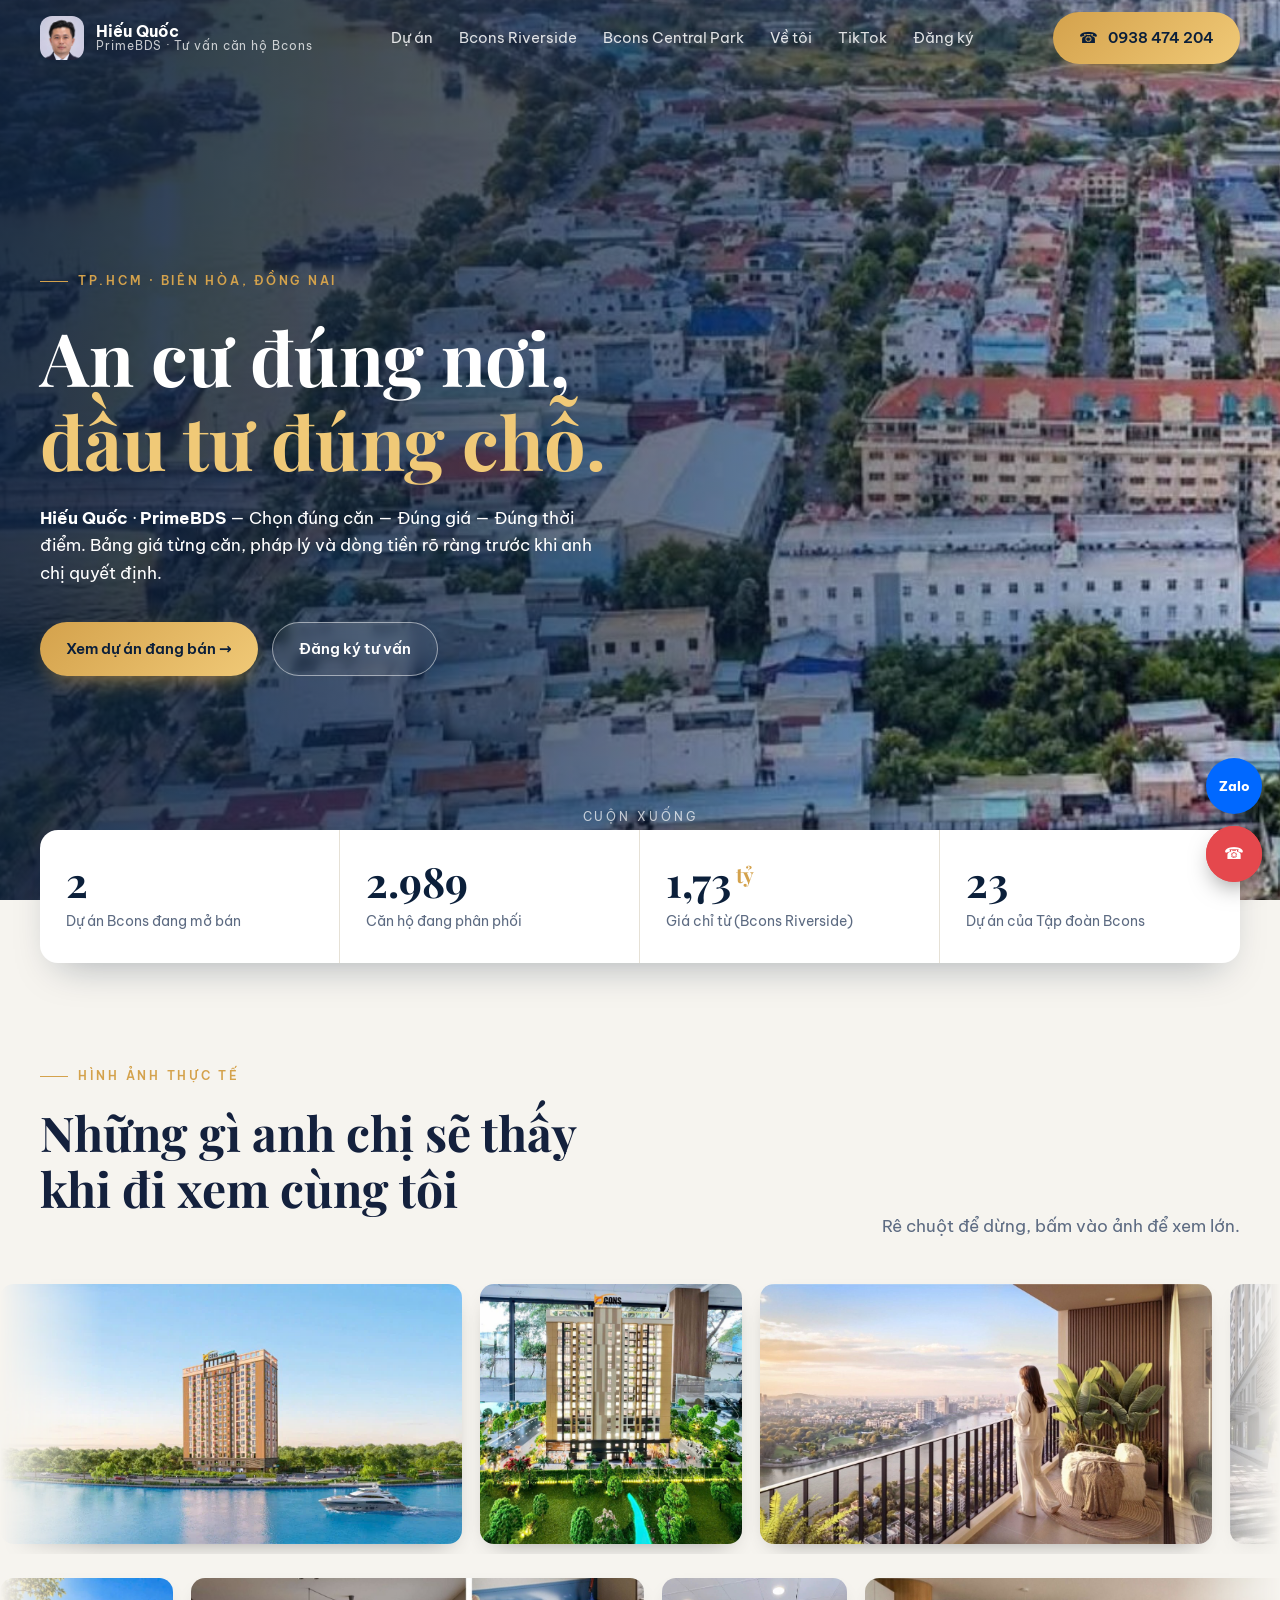
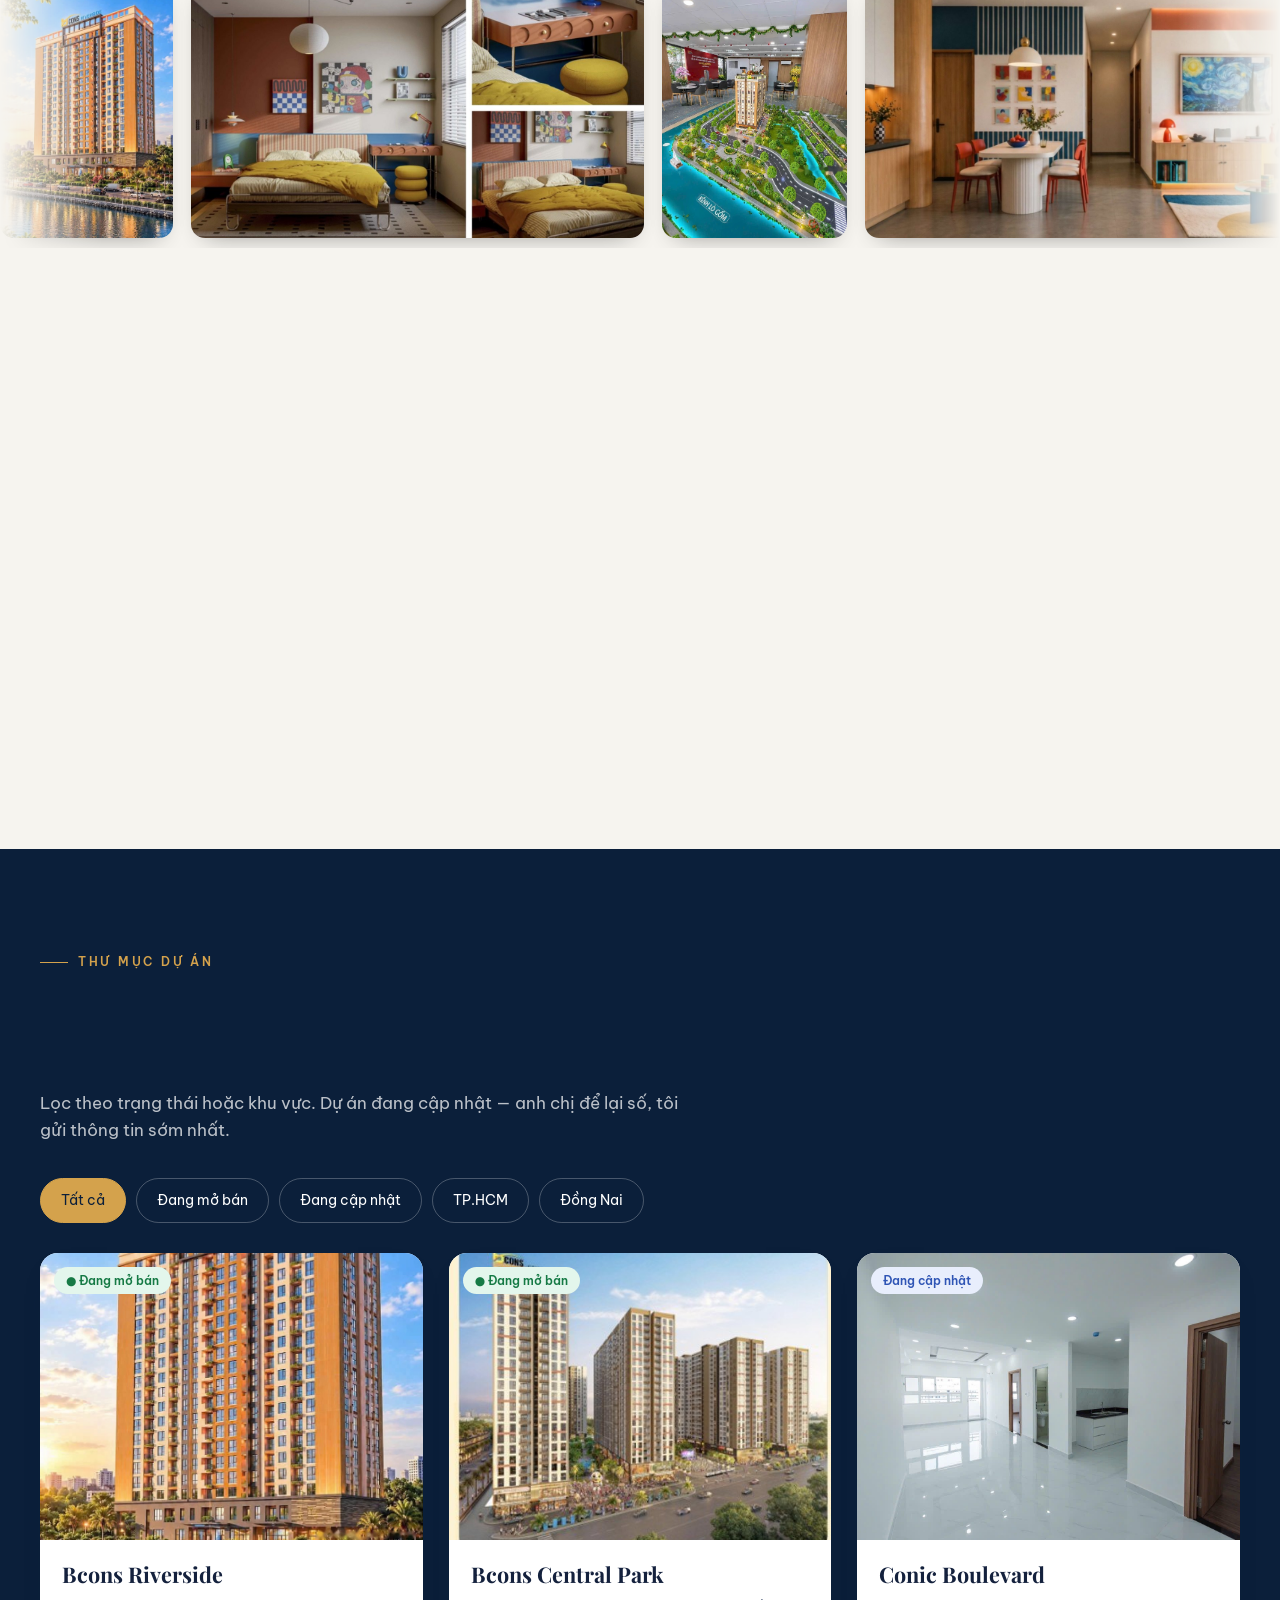
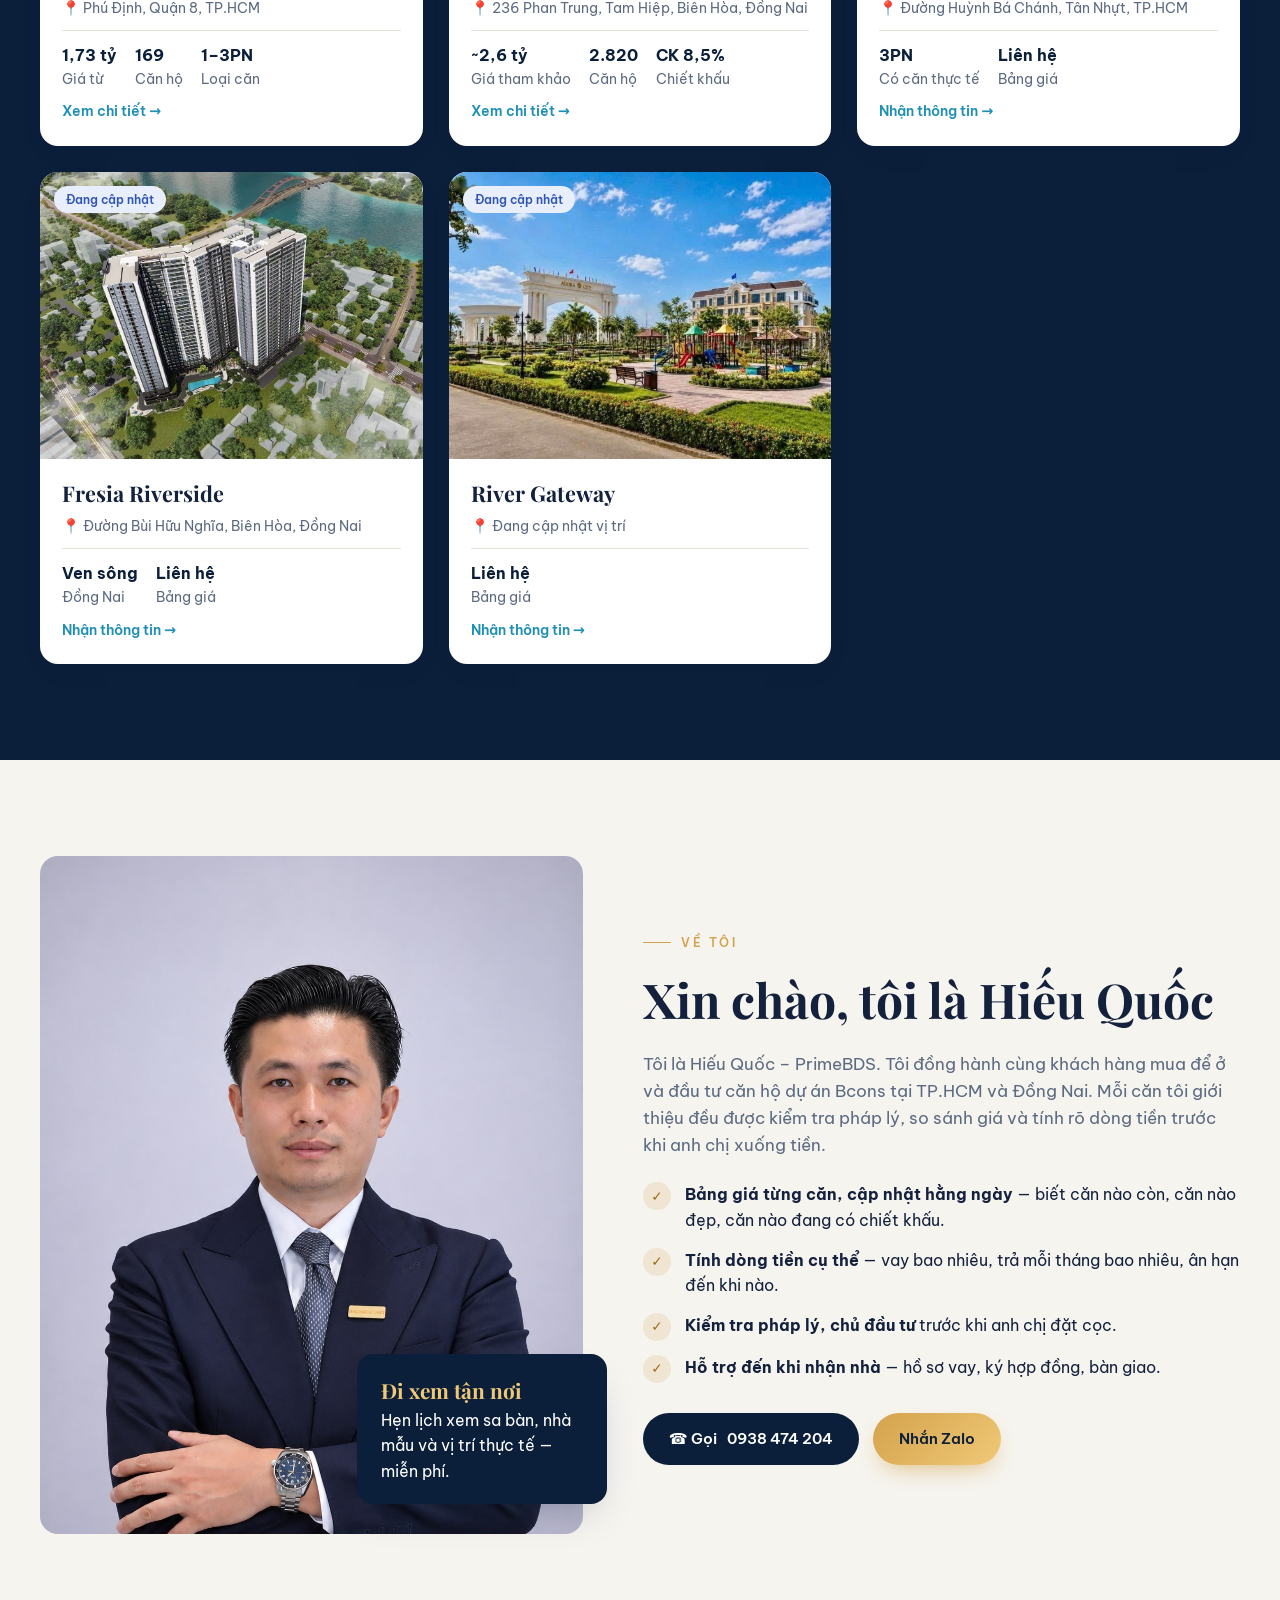
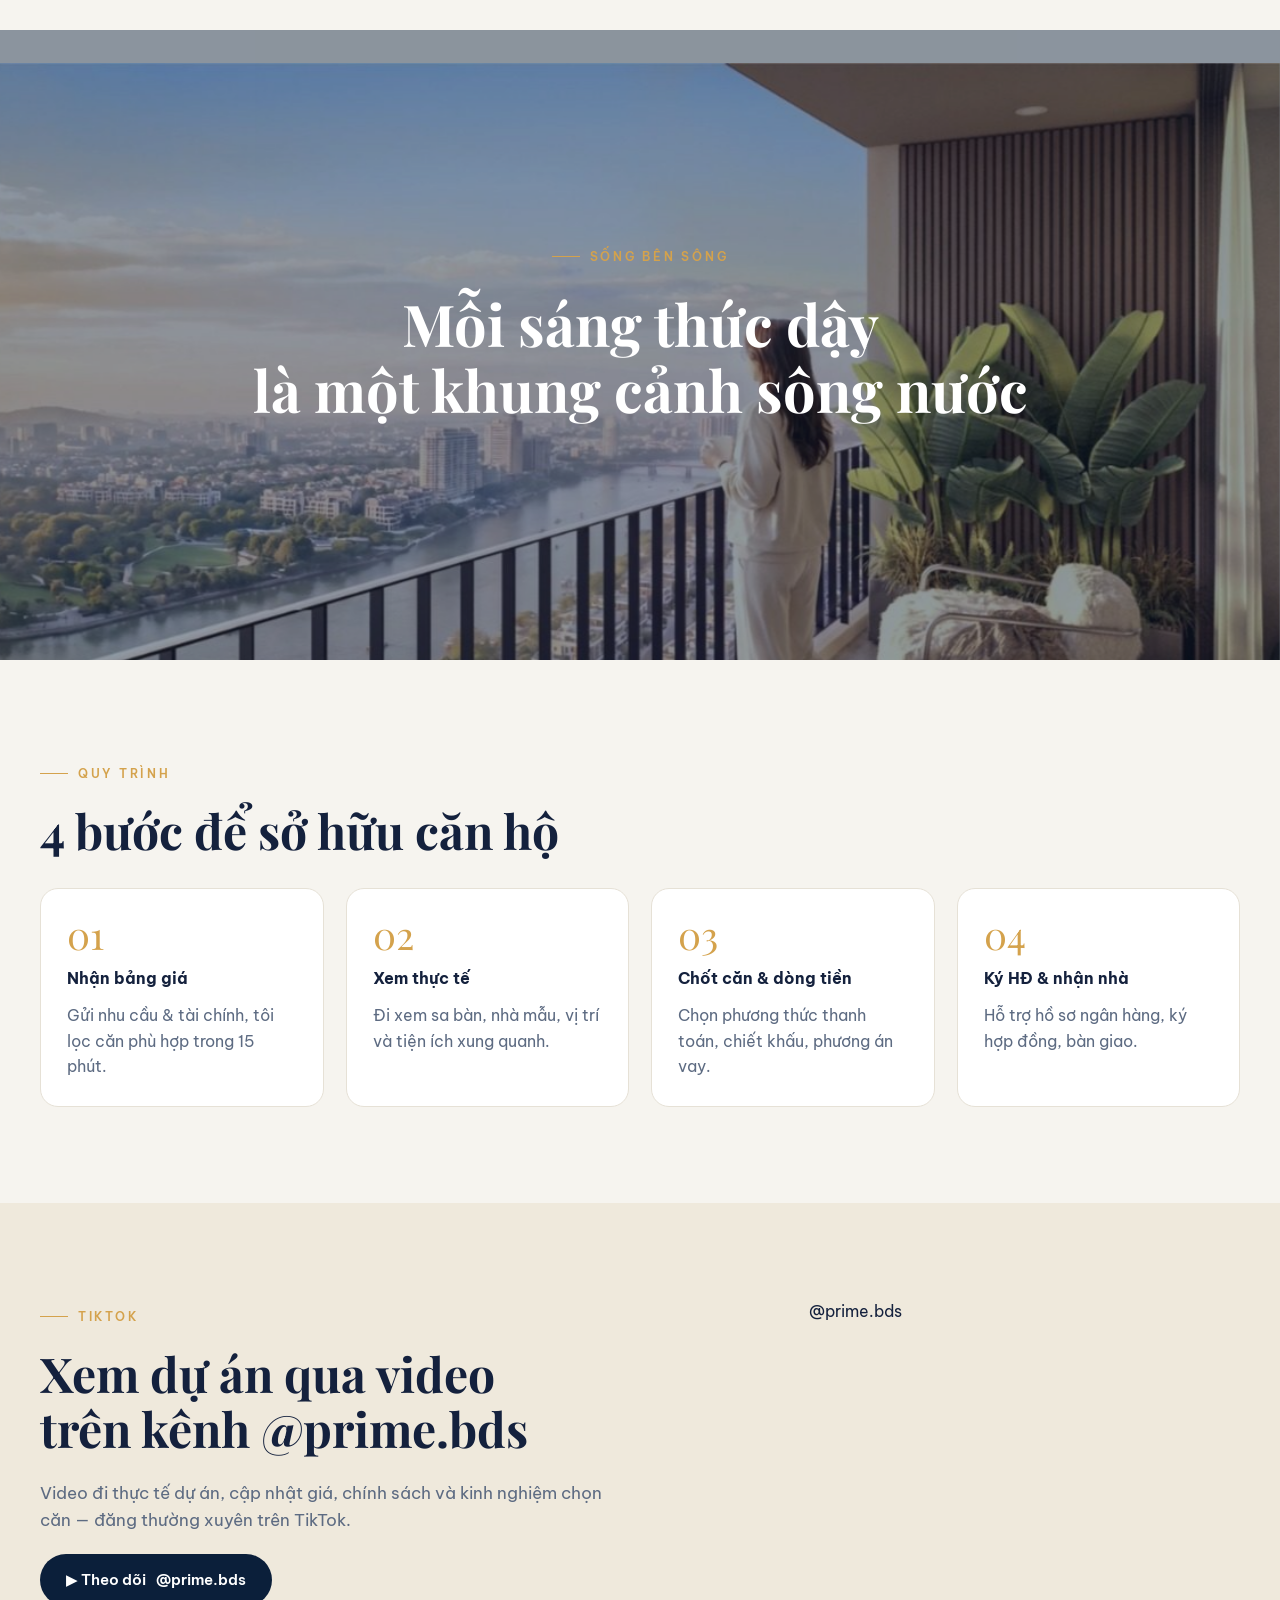
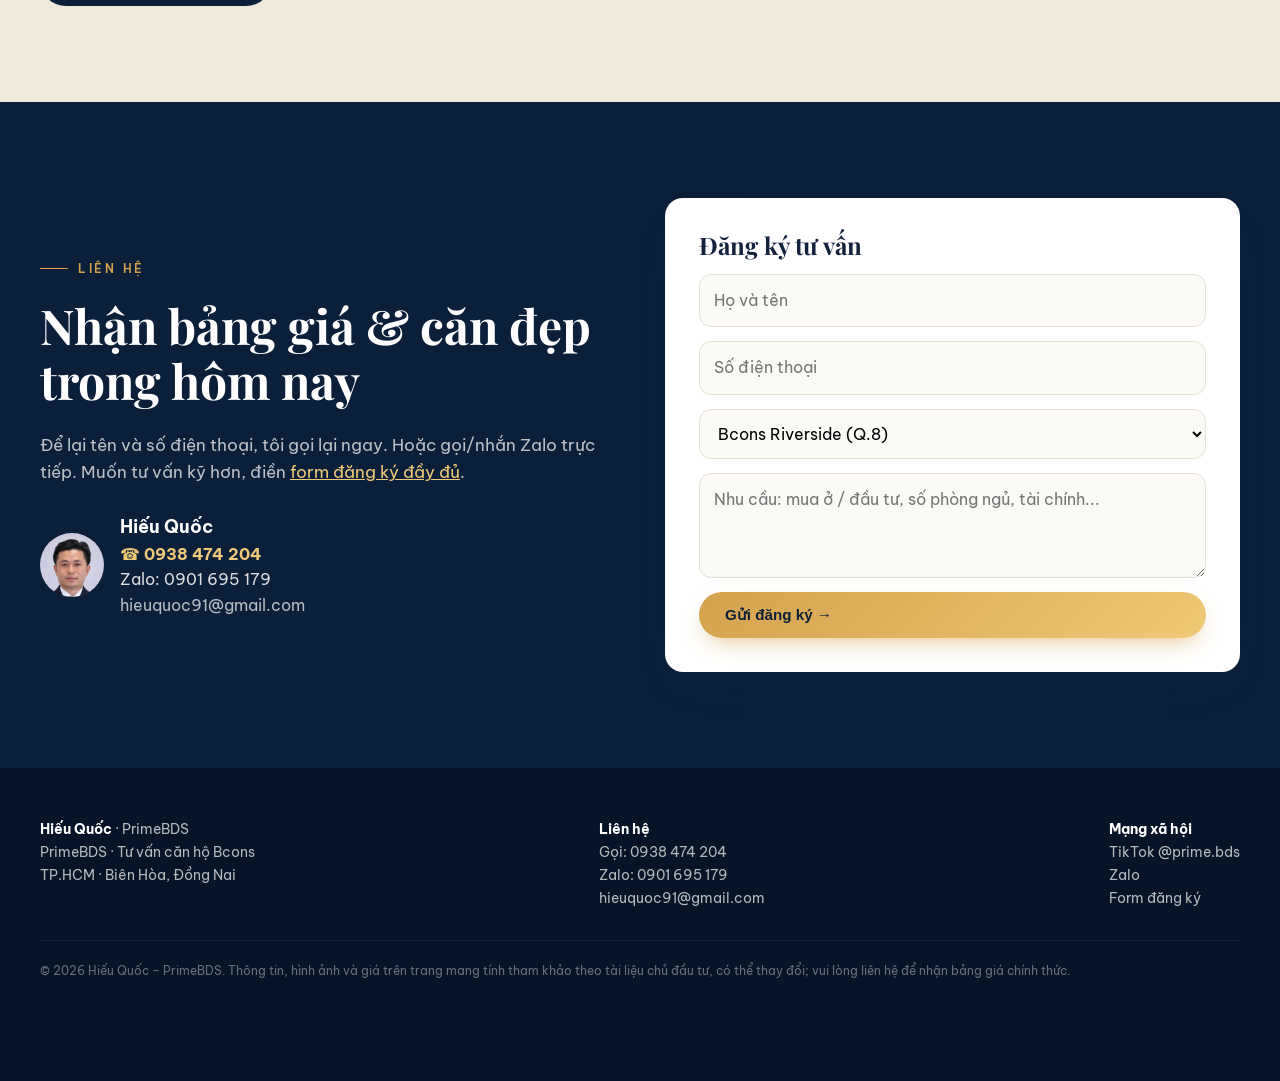
==== commit 87e37412: "Xoa watermark cua nguoi khac tren anh du an Co-Authored-By: Claude Opus 5.5 <noreply@anthropic.com>" ====
--- a/index.html
+++ b/index.html
@@ -36,7 +36,7 @@
 
 <!-- HERO -->
 <section class="hero">
-  <div class="hero-bg"><img src="assets/img/flycam.jpg" alt="Toàn cảnh sông Sài Gòn khu Nam"></div>
+  <div class="hero-bg"><img src="assets/img/flycam.jpg?v=8" alt="Toàn cảnh sông Sài Gòn khu Nam"></div>
   <div class="container">
     <span class="eyebrow reveal" data-agent="area"></span>
     <h1 class="reveal d1">An cư đúng nơi,<br><em>đầu tư đúng chỗ.</em></h1>
@@ -72,25 +72,25 @@
   </div>
   <div class="marquee">
     <div class="marquee-track">
-      <img data-lb="home" src="assets/img/river-tower.jpg" alt="Bcons Riverside bên sông">
-      <img data-lb="home" src="assets/img/model-1.jpg" alt="Sa bàn dự án">
-      <img data-lb="home" src="assets/img/balcony.jpg" alt="Ban công view sông">
-      <img data-lb="home" src="assets/img/entrance.jpg" alt="Sảnh đón">
-      <img data-lb="home" src="assets/img/living.jpg" alt="Phòng khách bàn giao">
-      <img data-lb="home" src="assets/img/aerial-pin.jpg" alt="Vị trí nhìn từ trên cao">
-      <img data-lb="home" src="assets/img/garden-2.jpg" alt="Lối vào nội khu">
+      <img data-lb="home" src="assets/img/river-tower.jpg?v=8" alt="Bcons Riverside bên sông">
+      <img data-lb="home" src="assets/img/model-1.jpg?v=8" alt="Sa bàn dự án">
+      <img data-lb="home" src="assets/img/balcony.jpg?v=8" alt="Ban công view sông">
+      <img data-lb="home" src="assets/img/entrance.jpg?v=8" alt="Sảnh đón">
+      <img data-lb="home" src="assets/img/living.jpg?v=8" alt="Phòng khách bàn giao">
+      <img data-lb="home" src="assets/img/aerial-pin.jpg?v=8" alt="Vị trí nhìn từ trên cao">
+      <img data-lb="home" src="assets/img/garden-2.jpg?v=8" alt="Lối vào nội khu">
     </div>
   </div>
   <div class="marquee reverse" style="margin-top:14px">
     <div class="marquee-track">
-      <img data-lb="home" src="assets/img/hero-tower.jpg" alt="Phối cảnh tòa tháp">
-      <img data-lb="home" src="assets/img/bedroom.jpg" alt="Phòng ngủ">
-      <img data-lb="home" src="assets/img/model-3.jpg" alt="Sa bàn tại nhà mẫu">
-      <img data-lb="home" src="assets/img/living-2.jpg" alt="Không gian bếp & ăn">
-      <img data-lb="home" src="assets/img/garden.jpg" alt="Công viên nội khu">
-      <img data-lb="home" src="assets/img/cp-night.jpg" alt="Bcons Central Park về đêm">
-      <img data-lb="home" src="assets/img/cp-pool.jpg" alt="Hồ bơi Bcons Central Park">
-      <img data-lb="home" src="assets/img/p-conic.jpg" alt="Căn hộ Conic Boulevard thực tế">
+      <img data-lb="home" src="assets/img/hero-tower.jpg?v=8" alt="Phối cảnh tòa tháp">
+      <img data-lb="home" src="assets/img/bedroom.jpg?v=8" alt="Phòng ngủ">
+      <img data-lb="home" src="assets/img/model-3.jpg?v=8" alt="Sa bàn tại nhà mẫu">
+      <img data-lb="home" src="assets/img/living-2.jpg?v=8" alt="Không gian bếp & ăn">
+      <img data-lb="home" src="assets/img/garden.jpg?v=8" alt="Công viên nội khu">
+      <img data-lb="home" src="assets/img/cp-night.jpg?v=8" alt="Bcons Central Park về đêm">
+      <img data-lb="home" src="assets/img/cp-pool.jpg?v=8" alt="Hồ bơi Bcons Central Park">
+      <img data-lb="home" src="assets/img/p-conic.jpg?v=8" alt="Căn hộ Conic Boulevard thực tế">
     </div>
   </div>
 </section>
@@ -99,7 +99,7 @@
 <section class="section" style="padding-top:40px">
   <div class="container">
     <a href="bcons-riverside.html" class="pcard reveal" style="display:grid;grid-template-columns:repeat(auto-fit,minmax(300px,1fr))">
-      <div class="thumb" style="aspect-ratio:auto;min-height:340px"><img src="assets/img/aerial-pin2.jpg" alt="Bcons Riverside trên bản đồ"><span class="tag live">● Đang mở bán</span></div>
+      <div class="thumb" style="aspect-ratio:auto;min-height:340px"><img src="assets/img/aerial-pin2.jpg?v=8" alt="Bcons Riverside trên bản đồ"><span class="tag live">● Đang mở bán</span></div>
       <div class="body" style="padding:38px;gap:14px">
         <span class="eyebrow">Dự án nổi bật</span>
         <h3 style="font-size:2.2rem">Bcons Riverside</h3>
@@ -131,7 +131,7 @@
     </div>
     <div class="projects">
       <a href="bcons-riverside.html" class="pcard reveal" data-tags="live hcm">
-        <div class="thumb"><img src="assets/img/hero-tower.jpg" alt="Bcons Riverside" loading="lazy"><span class="tag live">● Đang mở bán</span></div>
+        <div class="thumb"><img src="assets/img/hero-tower.jpg?v=8" alt="Bcons Riverside" loading="lazy"><span class="tag live">● Đang mở bán</span></div>
         <div class="body">
           <h3>Bcons Riverside</h3>
           <p class="loc">📍 Phú Định, Quận 8, TP.HCM</p>
@@ -140,7 +140,7 @@
         </div>
       </a>
       <a href="bcons-central-park.html" class="pcard reveal d1" data-tags="live dn">
-        <div class="thumb"><img src="assets/img/cp-tower.jpg" alt="Bcons Central Park" loading="lazy"><span class="tag live">● Đang mở bán</span></div>
+        <div class="thumb"><img src="assets/img/cp-tower.jpg?v=8" alt="Bcons Central Park" loading="lazy"><span class="tag live">● Đang mở bán</span></div>
         <div class="body">
           <h3>Bcons Central Park</h3>
           <p class="loc">📍 236 Phan Trung, Tam Hiệp, Biên Hòa, Đồng Nai</p>
@@ -149,7 +149,7 @@
         </div>
       </a>
       <a href="#lien-he" class="pcard reveal d2" data-tags="soon hcm">
-        <div class="thumb"><img src="assets/img/p-conic.jpg" alt="Conic Boulevard" loading="lazy"><span class="tag soon">Đang cập nhật</span></div>
+        <div class="thumb"><img src="assets/img/p-conic.jpg?v=8" alt="Conic Boulevard" loading="lazy"><span class="tag soon">Đang cập nhật</span></div>
         <div class="body">
           <h3>Conic Boulevard</h3>
           <p class="loc">📍 Đường Huỳnh Bá Chánh, Tân Nhựt, TP.HCM</p>
@@ -158,7 +158,7 @@
         </div>
       </a>
       <a href="#lien-he" class="pcard reveal d2" data-tags="soon dn">
-        <div class="thumb"><img src="assets/img/p-fresia.jpg" alt="Fresia Riverside" loading="lazy"><span class="tag soon">Đang cập nhật</span></div>
+        <div class="thumb"><img src="assets/img/p-fresia.jpg?v=8" alt="Fresia Riverside" loading="lazy"><span class="tag soon">Đang cập nhật</span></div>
         <div class="body">
           <h3>Fresia Riverside</h3>
           <p class="loc">📍 Đường Bùi Hữu Nghĩa, Biên Hòa, Đồng Nai</p>
@@ -167,7 +167,7 @@
         </div>
       </a>
       <a href="#lien-he" class="pcard reveal d3" data-tags="soon">
-        <div class="thumb"><img src="assets/img/p-rivergate.jpg" alt="River Gateway" loading="lazy"><span class="tag soon">Đang cập nhật</span></div>
+        <div class="thumb"><img src="assets/img/p-rivergate.jpg?v=8" alt="River Gateway" loading="lazy"><span class="tag soon">Đang cập nhật</span></div>
         <div class="body">
           <h3>River Gateway</h3>
           <p class="loc">📍 Đang cập nhật vị trí</p>
@@ -183,7 +183,7 @@
 <section class="section" id="ve-toi">
   <div class="container about">
     <div class="about-visual reveal">
-      <img src="assets/img/portrait.jpg" alt="Hiếu Quốc – PrimeBDS" data-portrait data-lb="about" style="object-position:center 20%">
+      <img src="assets/img/portrait.jpg?v=8" alt="Hiếu Quốc – PrimeBDS" data-portrait data-lb="about" style="object-position:center 20%">
       <div class="about-card"><b>Đi xem tận nơi</b>Hẹn lịch xem sa bàn, nhà mẫu và vị trí thực tế — miễn phí.</div>
     </div>
     <div>
@@ -206,7 +206,7 @@
 
 <!-- PARALLAX -->
 <section class="parallax">
-  <img src="assets/img/balcony.jpg" alt="">
+  <img src="assets/img/balcony.jpg?v=8" alt="">
   <div class="container reveal">
     <span class="eyebrow">Sống bên sông</span>
     <h2>Mỗi sáng thức dậy<br>là một khung cảnh sông nước</h2>
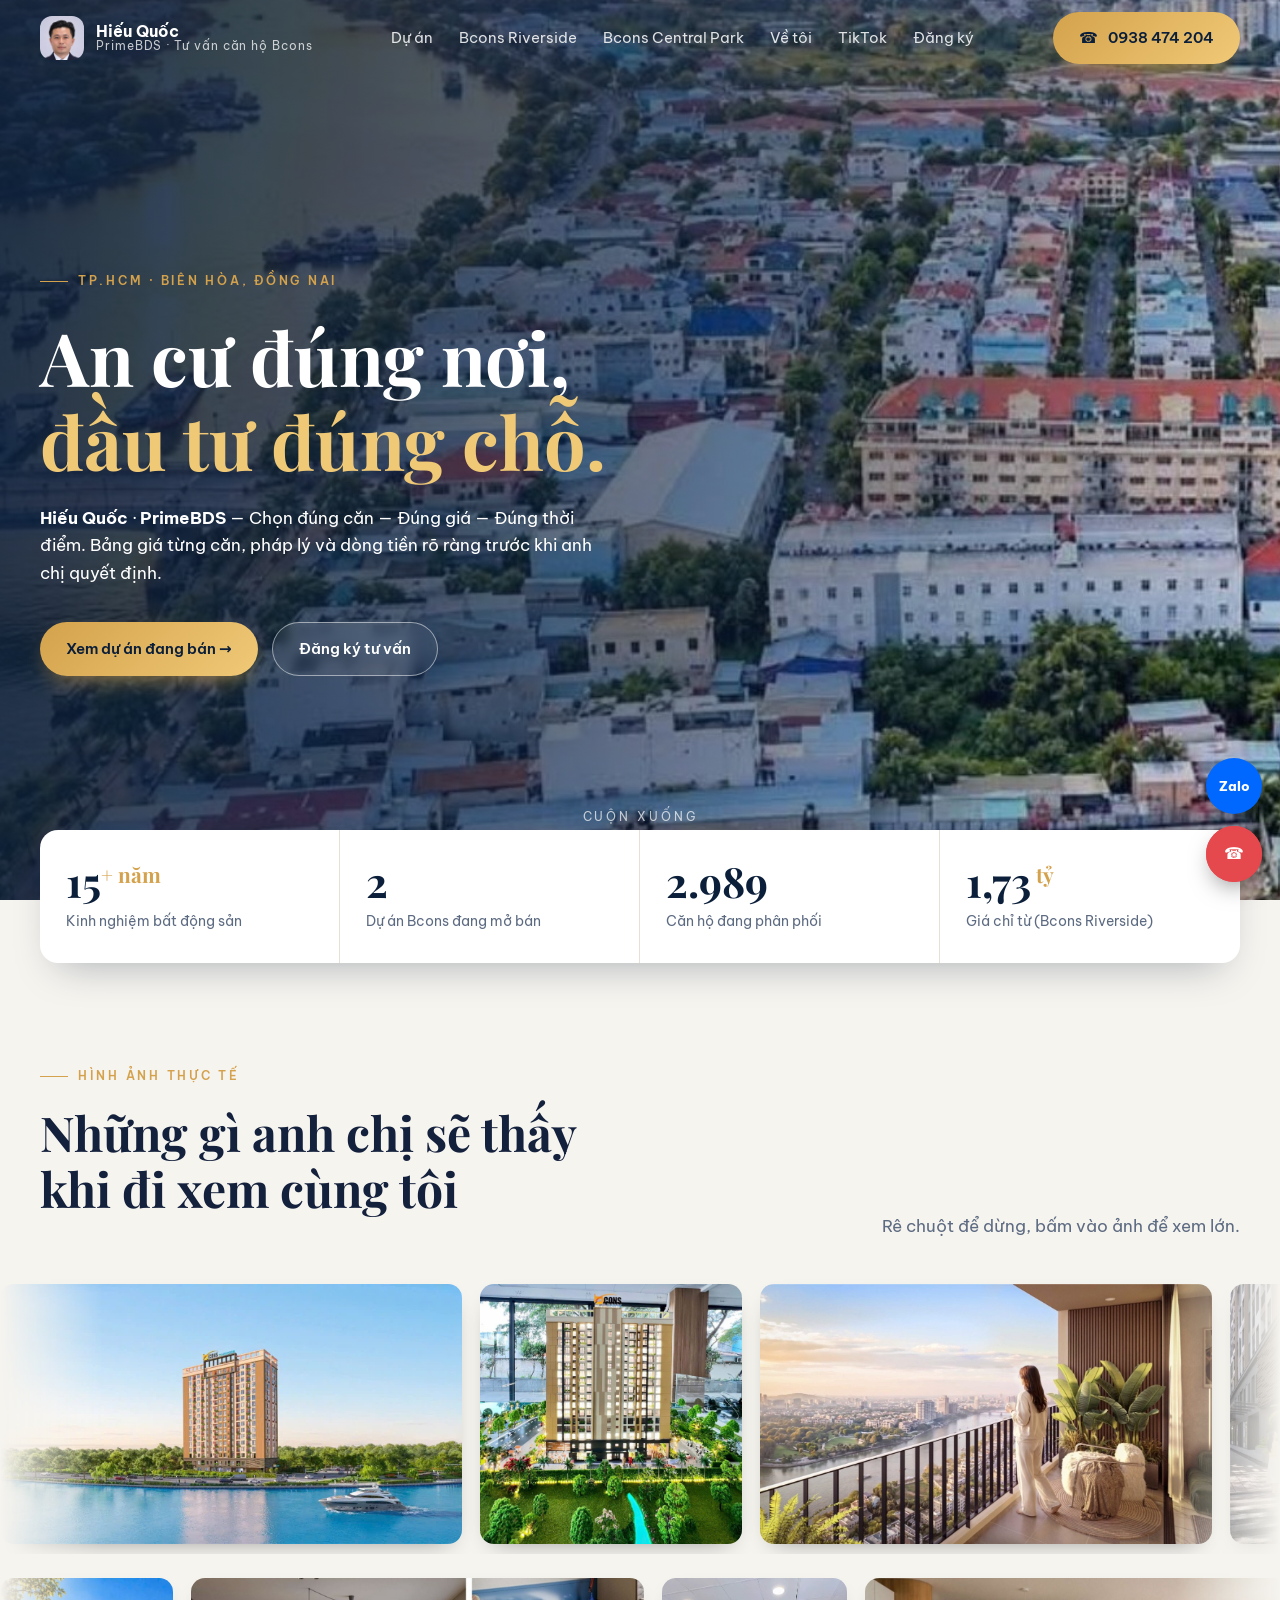
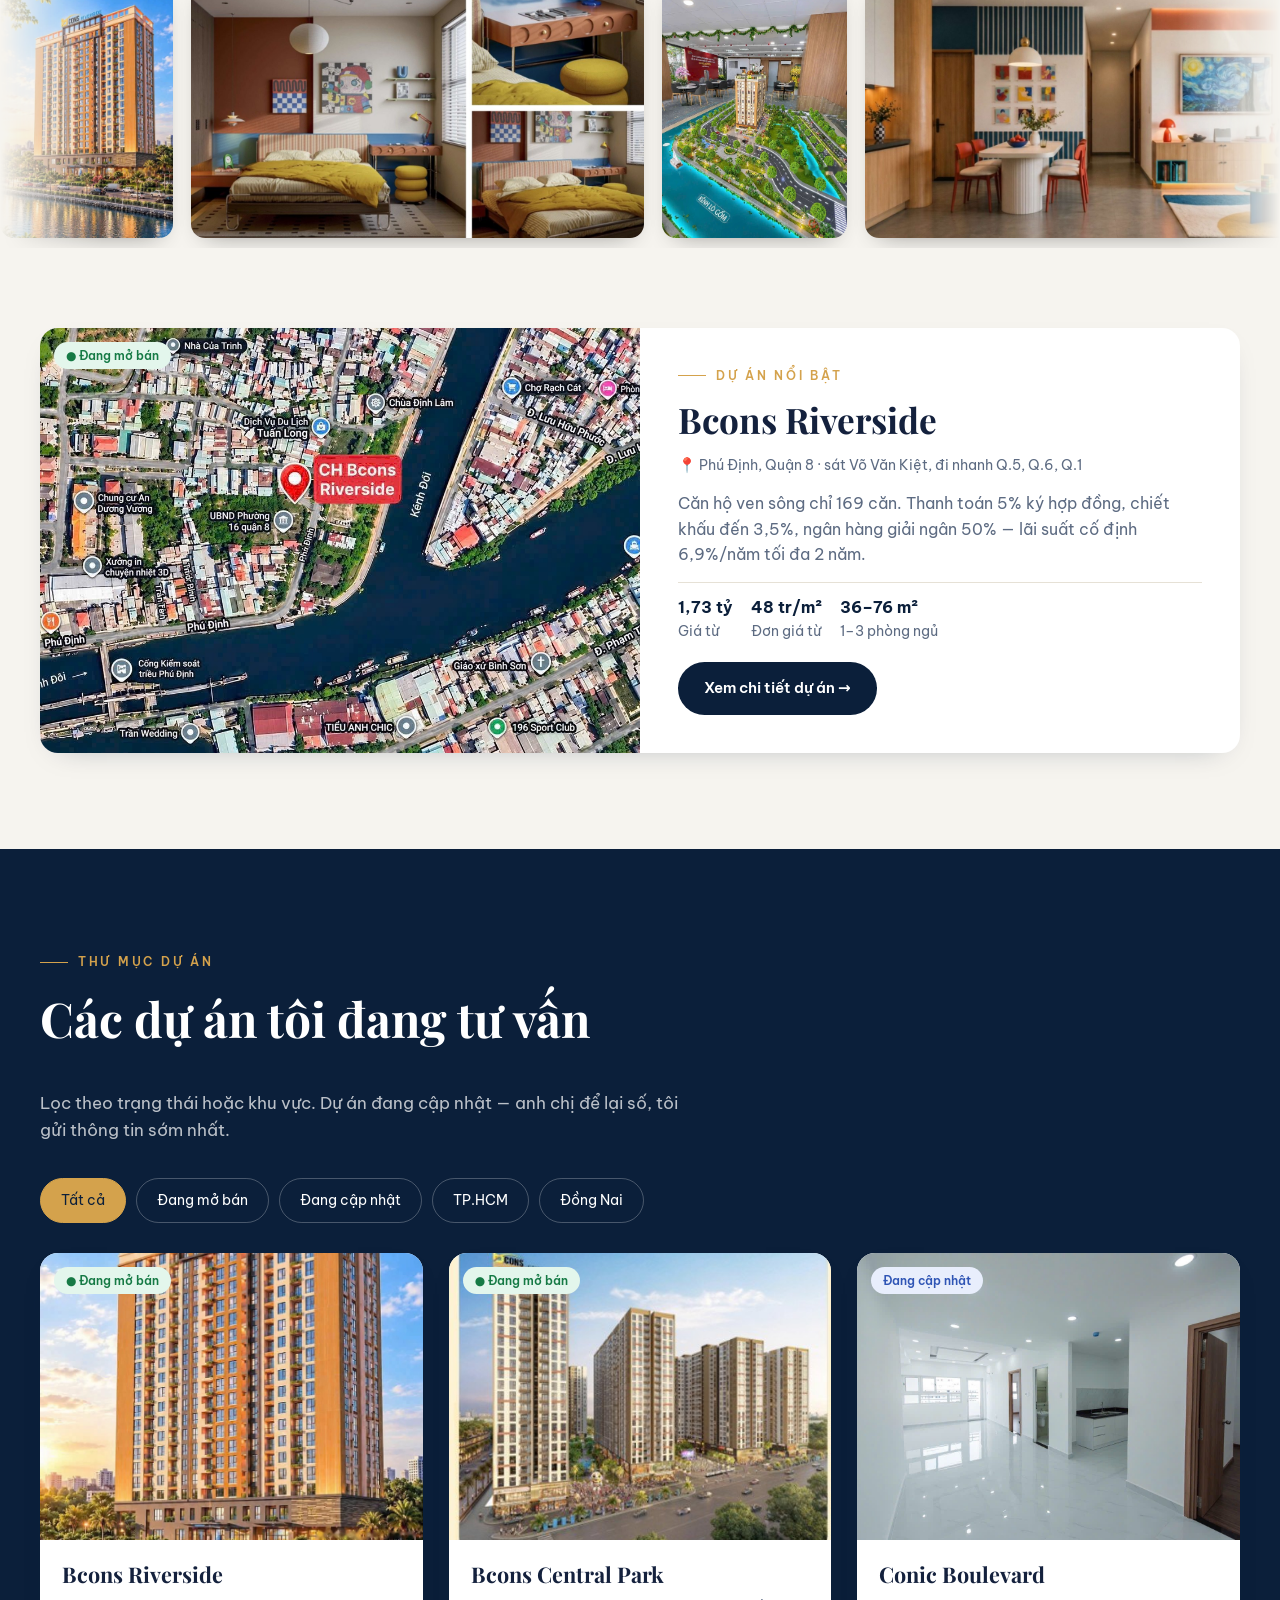
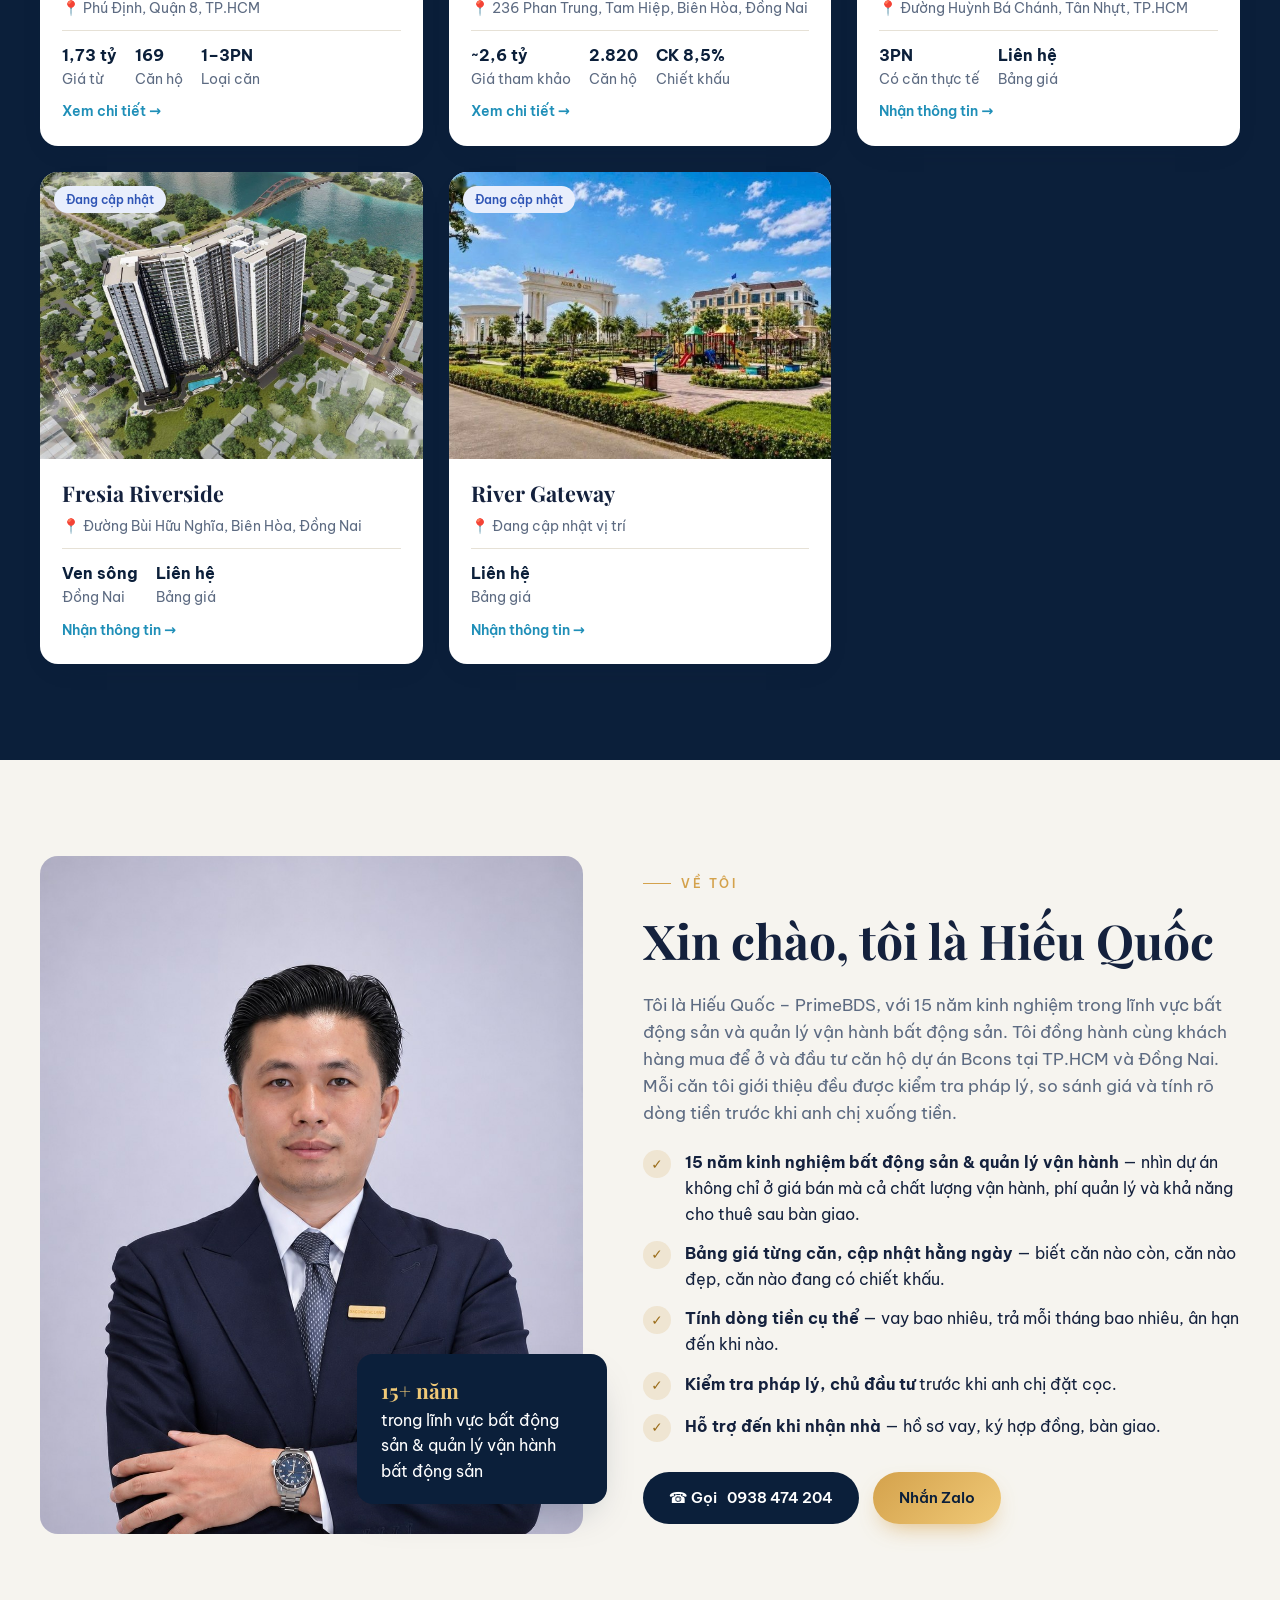
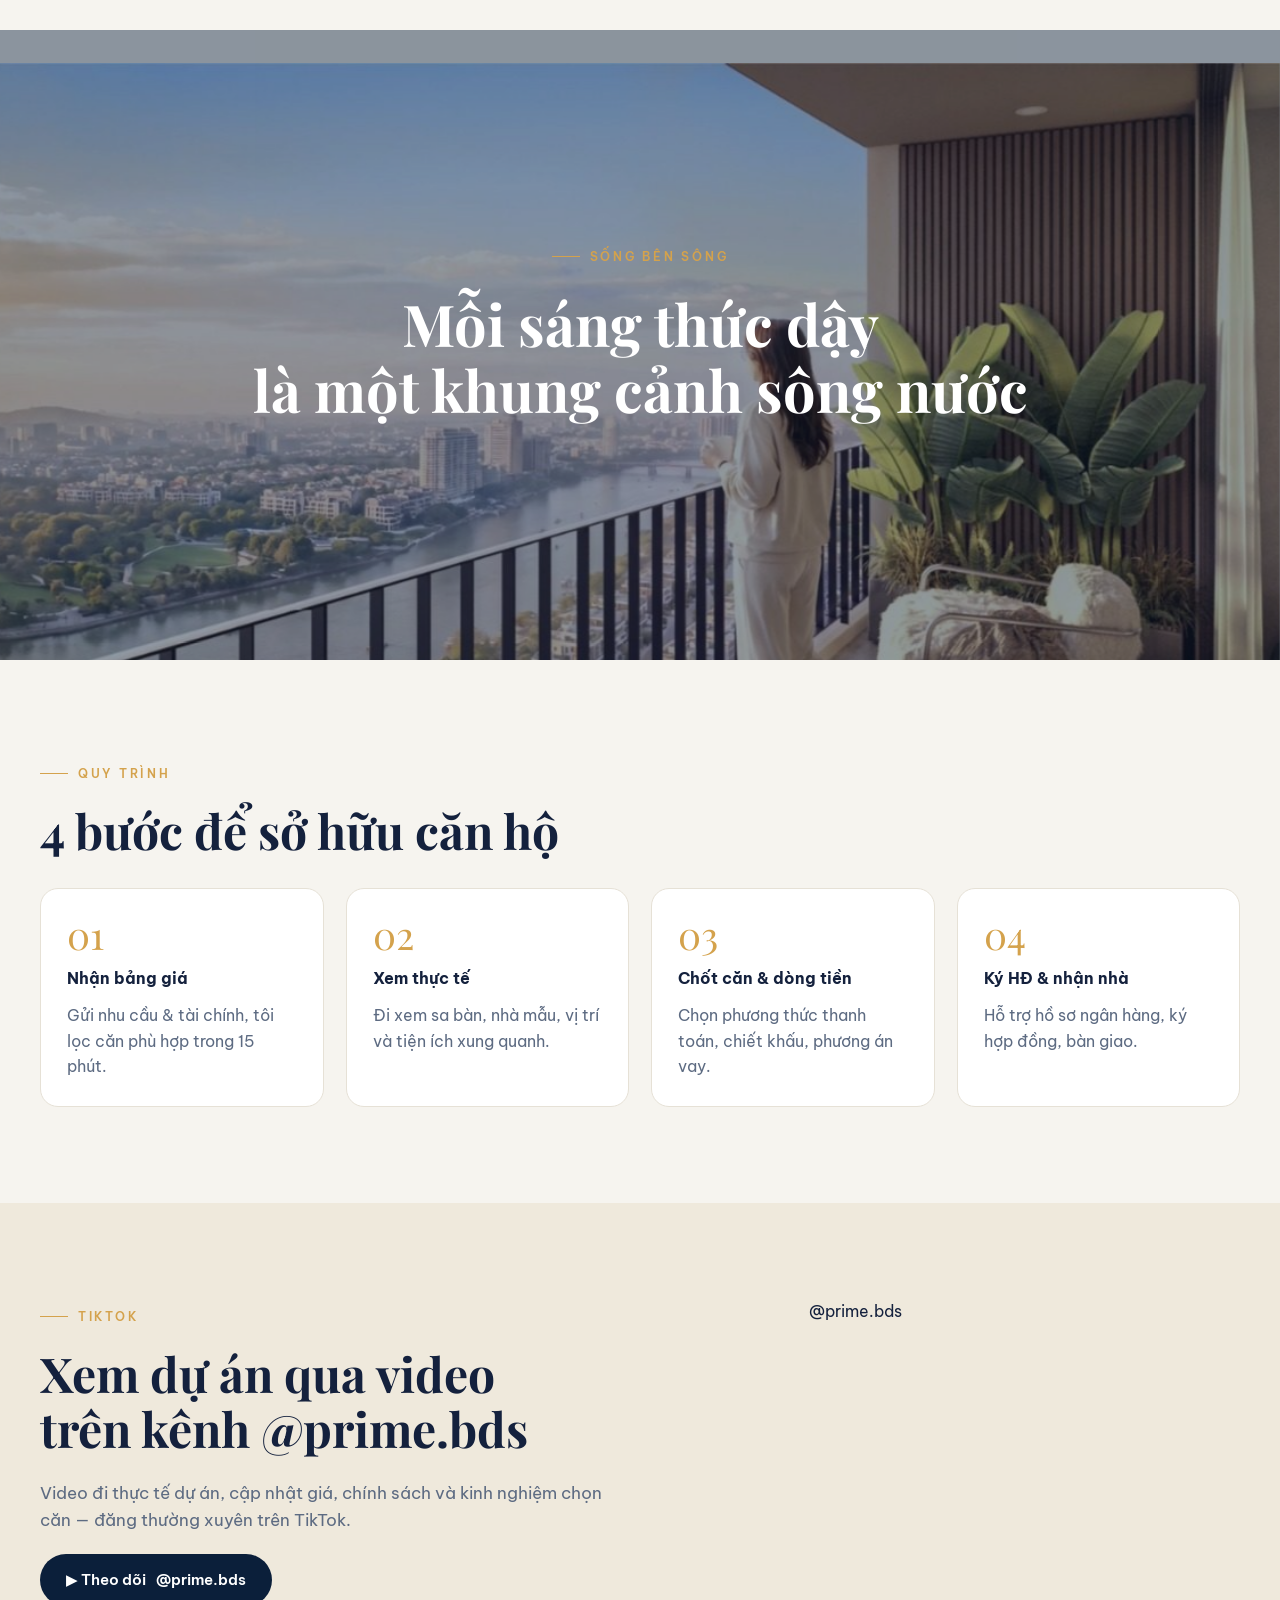
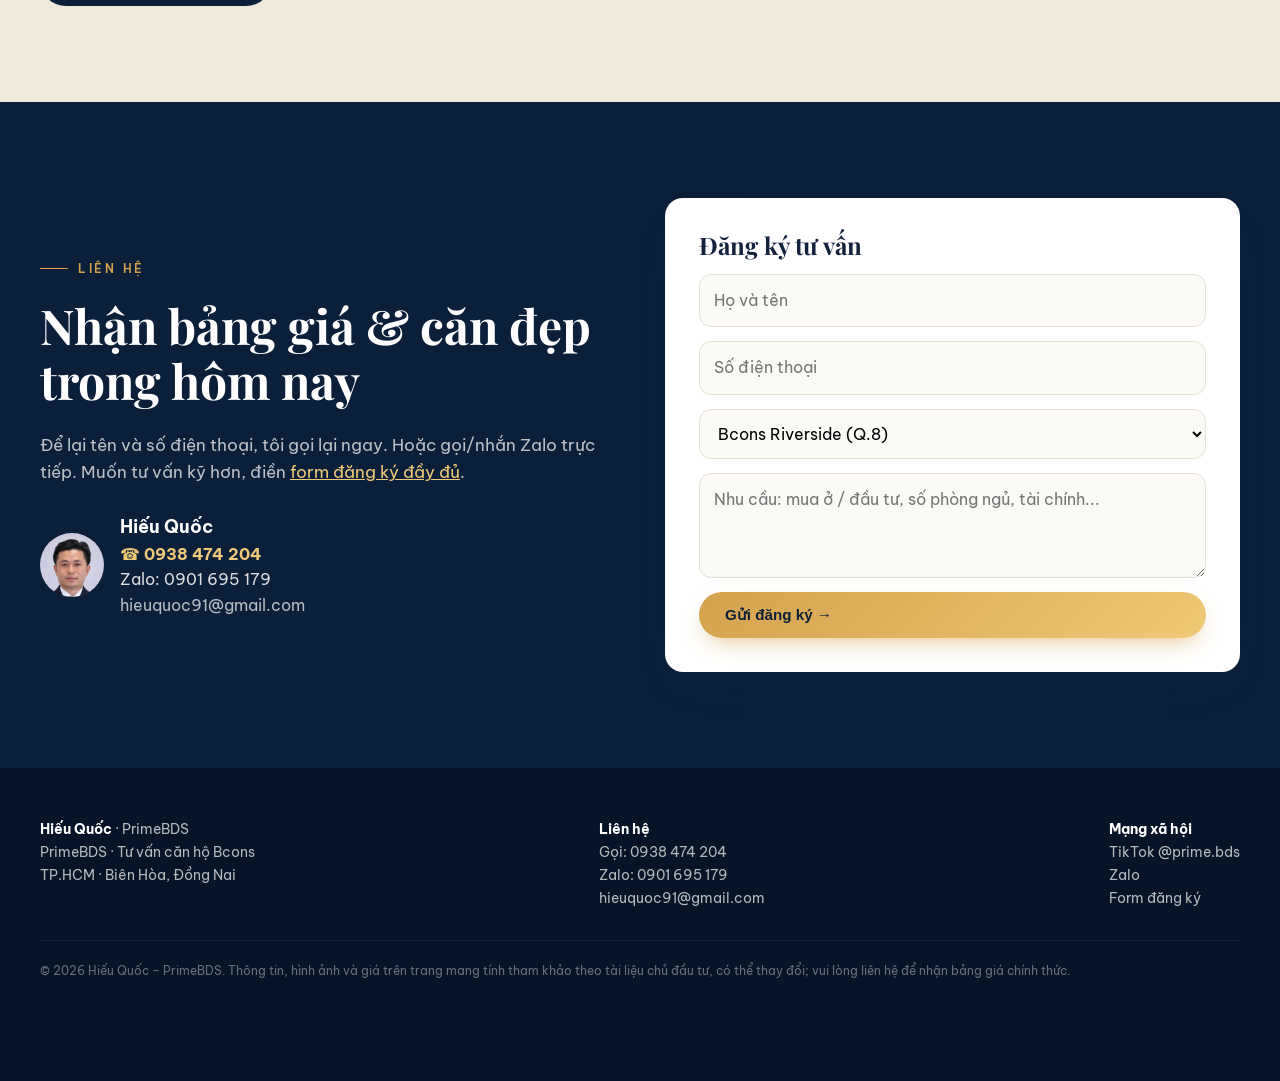
==== commit 36f96e57: "Ve toi: 15 nam kinh nghiem BDS va quan ly van hanh Co-Authored-By: Claude Opus 5.5 <noreply@anthropi" ====
--- a/index.html
+++ b/index.html
@@ -9,7 +9,7 @@
 <link rel="preconnect" href="https://fonts.gstatic.com" crossorigin>
 <link href="https://fonts.googleapis.com/css2?family=Be+Vietnam+Pro:wght@400;500;600;700&family=Playfair+Display:wght@600;700;800&display=swap" rel="stylesheet">
 <link rel="stylesheet" href="assets/style.css?v=5">
-<script src="assets/config.js?v=6"></script>
+<script src="assets/config.js?v=9"></script>
 </head>
 <body>
 
@@ -53,10 +53,10 @@
 <section class="stats">
   <div class="container">
     <div class="stats-grid count-group">
+      <div class="stat"><b><span data-count="15">0</span><sup>+ năm</sup></b><span>Kinh nghiệm bất động sản</span></div>
       <div class="stat"><b><span data-count="2">0</span></b><span>Dự án Bcons đang mở bán</span></div>
       <div class="stat"><b><span data-count="2989">0</span></b><span>Căn hộ đang phân phối</span></div>
       <div class="stat"><b><span data-count="1.73">0</span><sup> tỷ</sup></b><span>Giá chỉ từ (Bcons Riverside)</span></div>
-      <div class="stat"><b><span data-count="23">0</span></b><span>Dự án của Tập đoàn Bcons</span></div>
     </div>
   </div>
 </section>
@@ -184,13 +184,14 @@
   <div class="container about">
     <div class="about-visual reveal">
       <img src="assets/img/portrait.jpg?v=8" alt="Hiếu Quốc – PrimeBDS" data-portrait data-lb="about" style="object-position:center 20%">
-      <div class="about-card"><b>Đi xem tận nơi</b>Hẹn lịch xem sa bàn, nhà mẫu và vị trí thực tế — miễn phí.</div>
+      <div class="about-card"><b>15+ năm</b>trong lĩnh vực bất động sản & quản lý vận hành bất động sản</div>
     </div>
     <div>
       <span class="eyebrow">Về tôi</span>
       <h2 class="reveal">Xin chào, tôi là <span data-agent="name"></span></h2>
       <p class="lead reveal d1" data-agent="intro"></p>
       <ul class="checks reveal d2">
+        <li><span><b>15 năm kinh nghiệm bất động sản & quản lý vận hành</b> — nhìn dự án không chỉ ở giá bán mà cả chất lượng vận hành, phí quản lý và khả năng cho thuê sau bàn giao.</span></li>
         <li><span><b>Bảng giá từng căn, cập nhật hằng ngày</b> — biết căn nào còn, căn nào đẹp, căn nào đang có chiết khấu.</span></li>
         <li><span><b>Tính dòng tiền cụ thể</b> — vay bao nhiêu, trả mỗi tháng bao nhiêu, ân hạn đến khi nào.</span></li>
         <li><span><b>Kiểm tra pháp lý, chủ đầu tư</b> trước khi anh chị đặt cọc.</span></li>
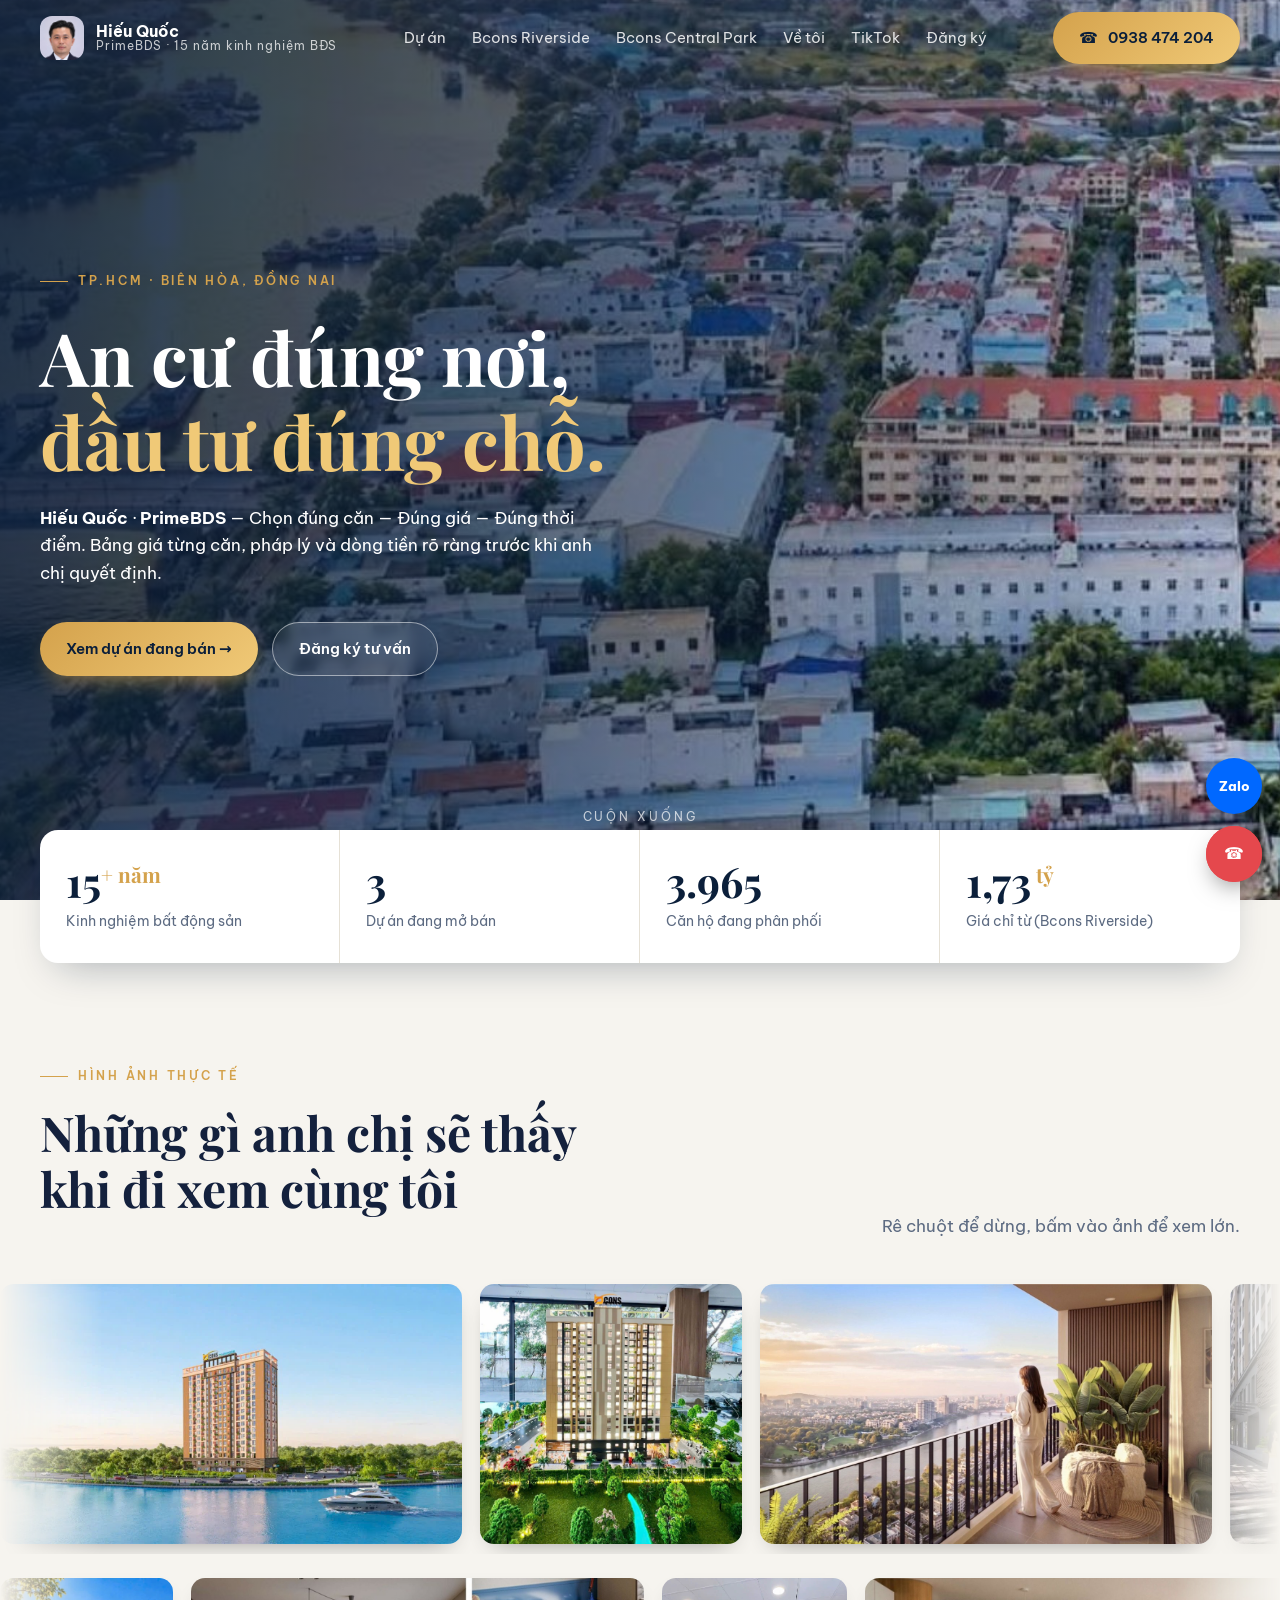
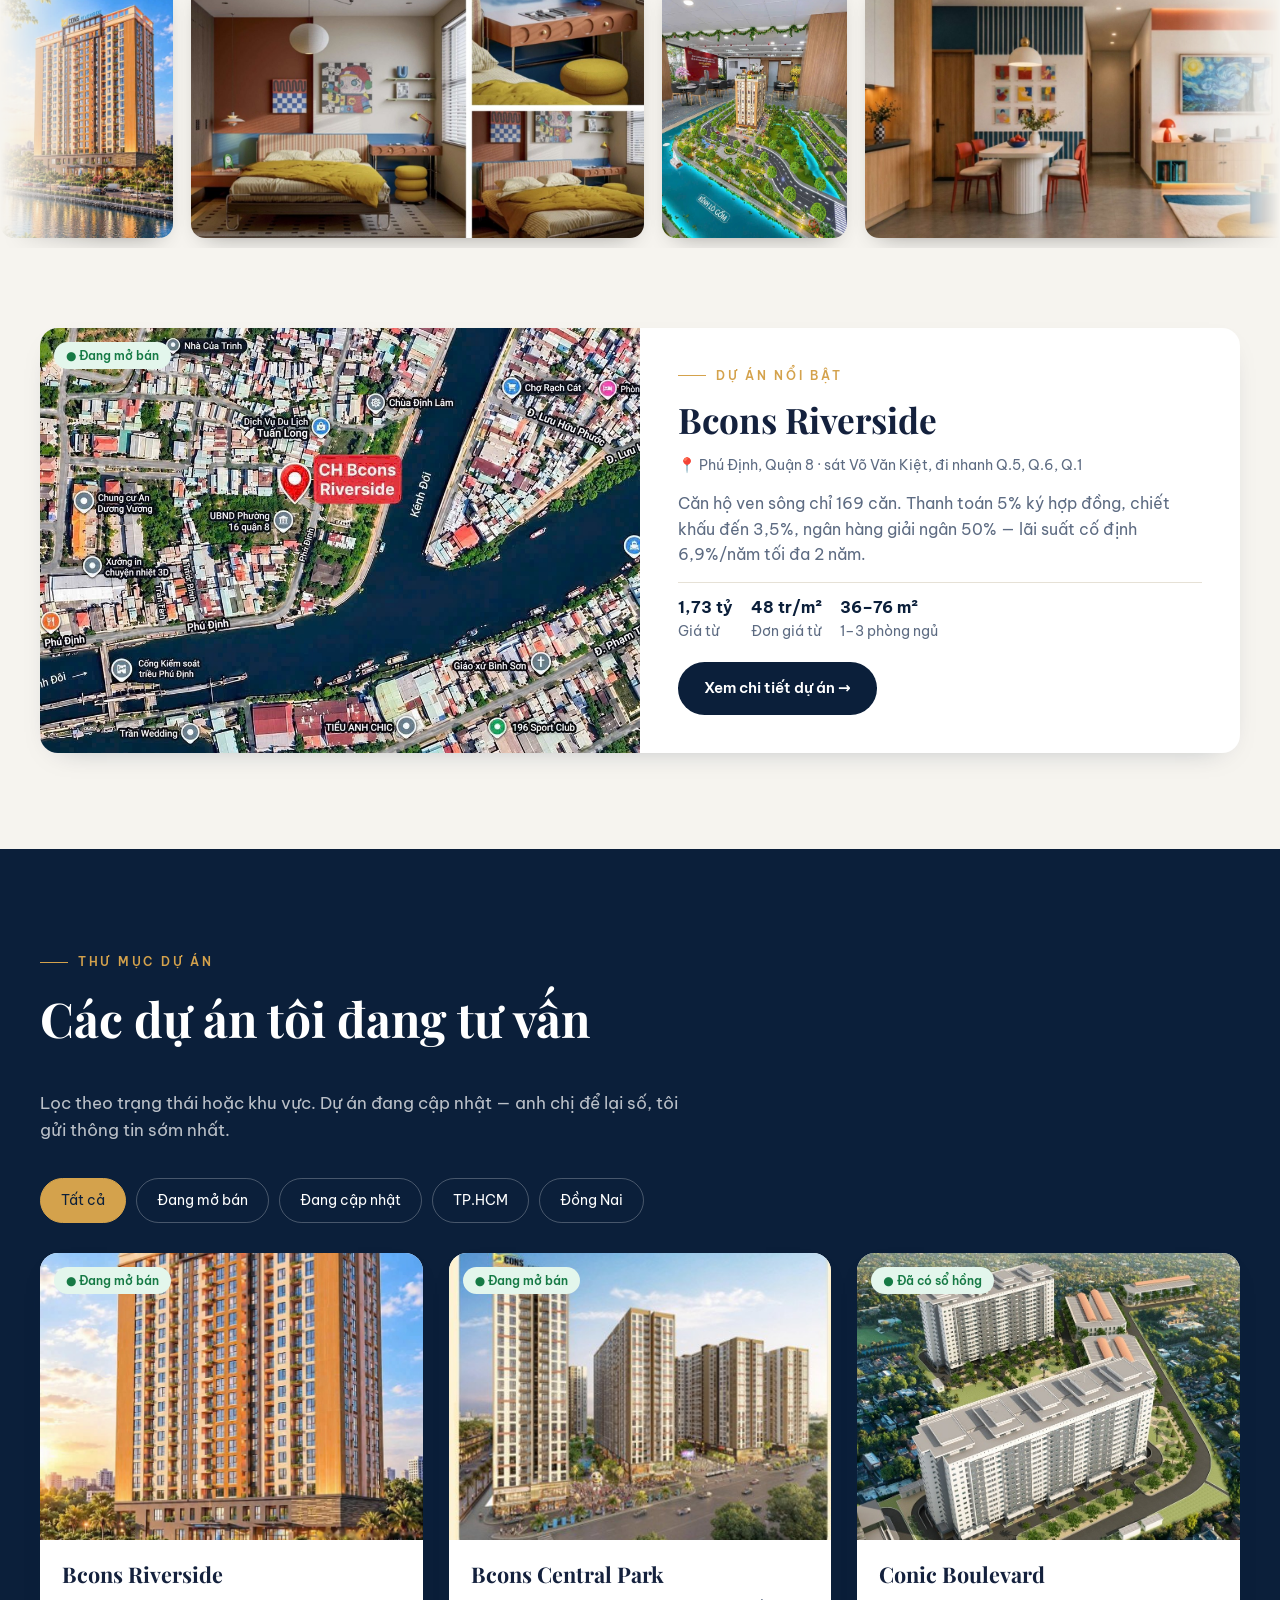
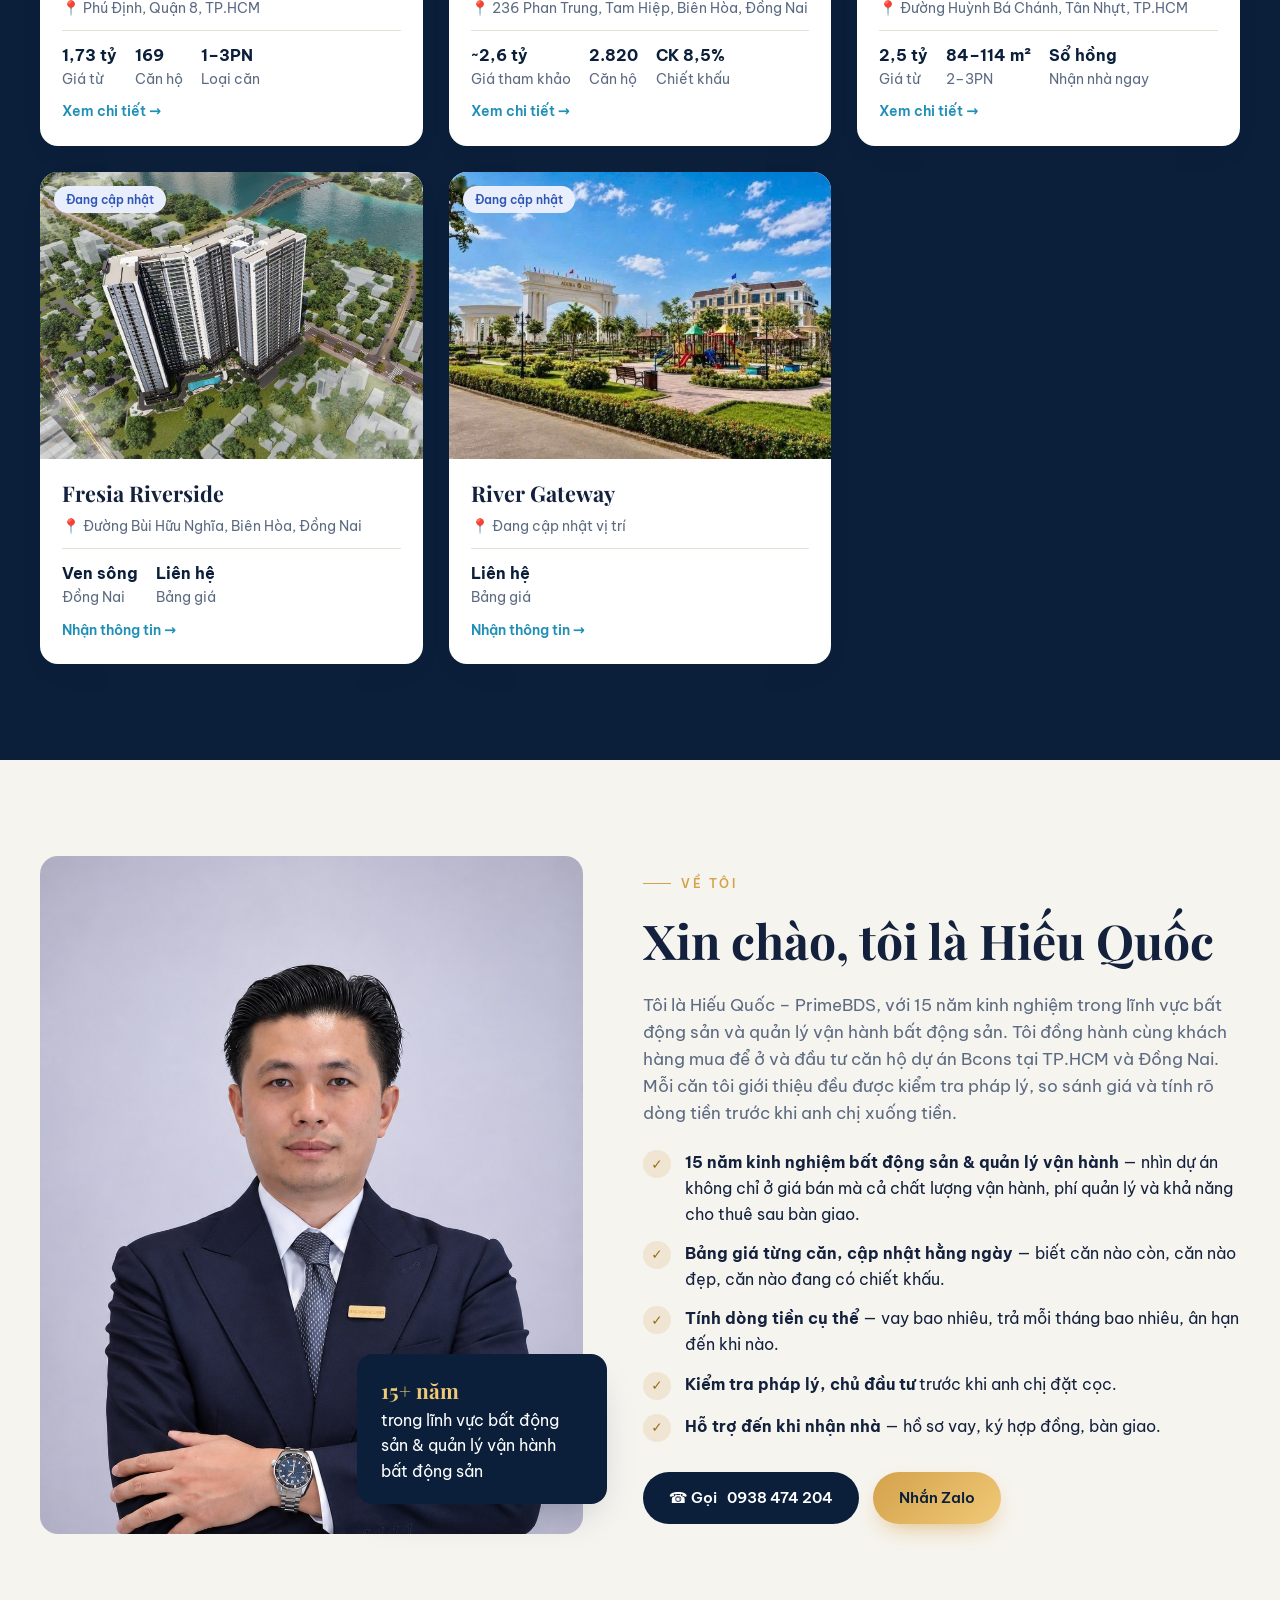
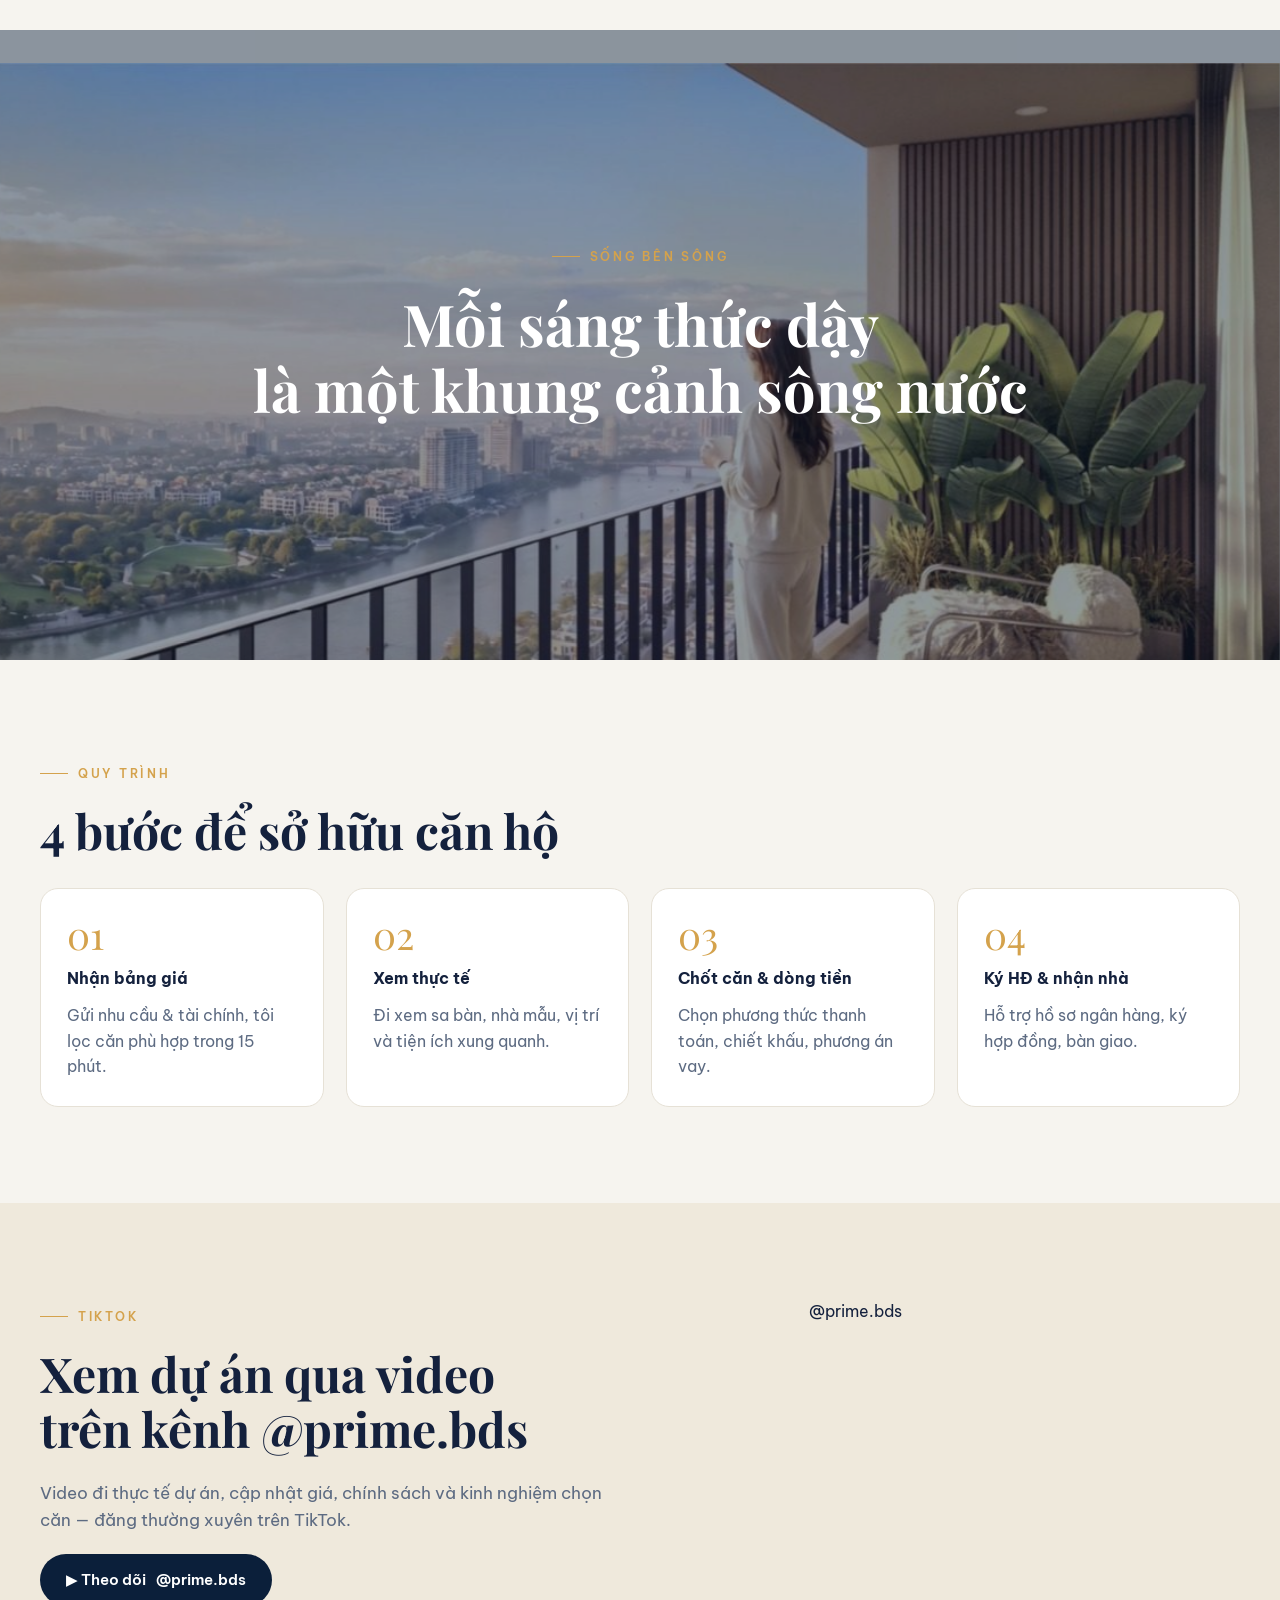
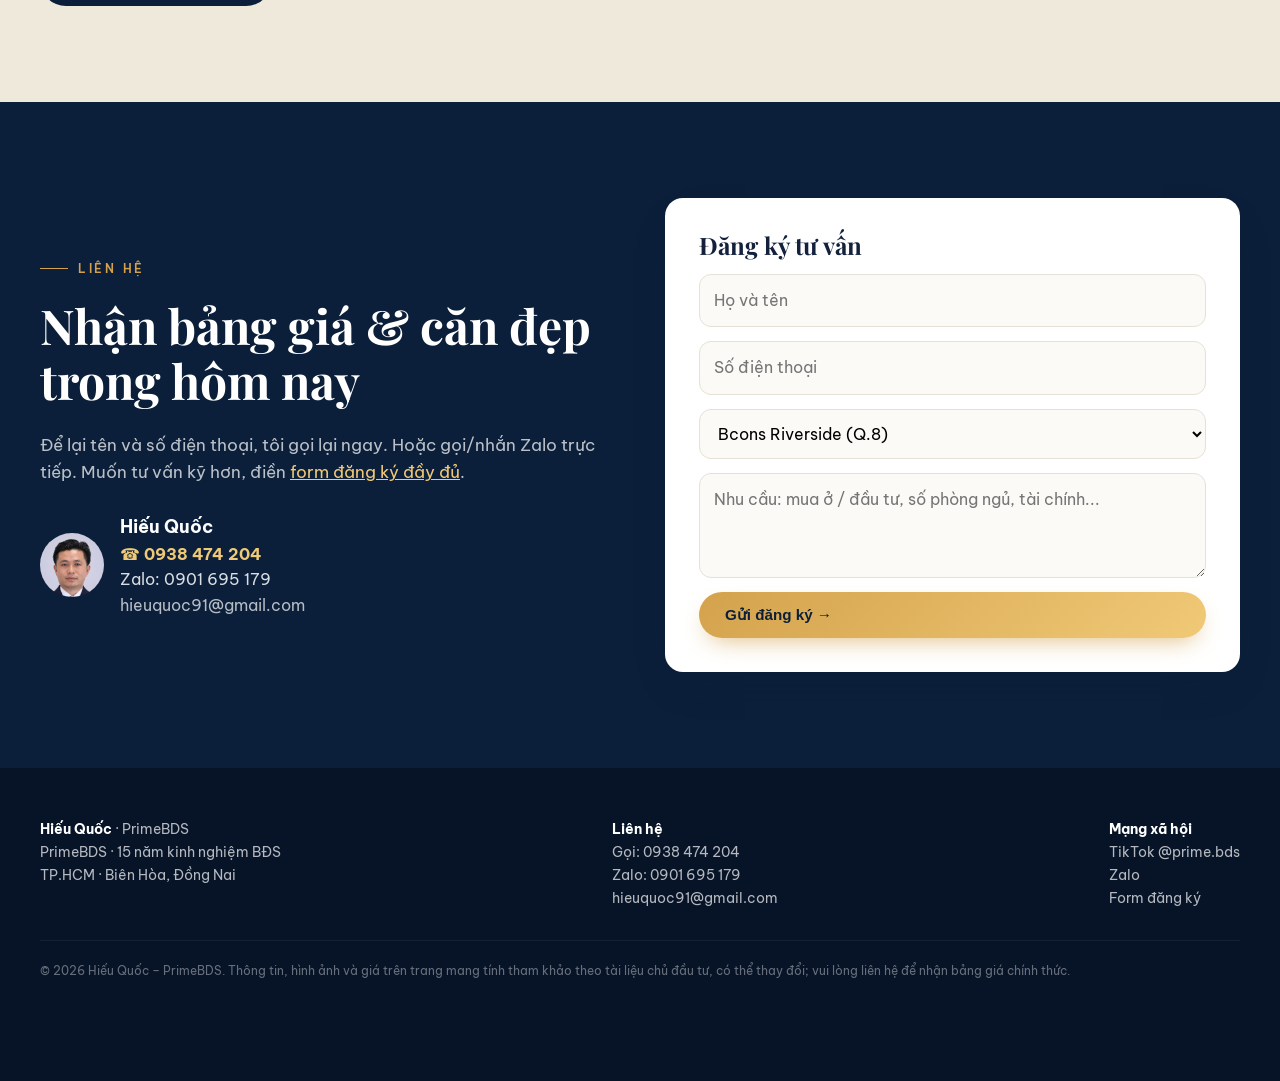
==== commit 61166d53: "Them trang Conic Boulevard: vi tri, tien ich, quy mo, nha mau, so hong, gia tu 2,5 ty Co-Authored-By" ====
--- a/index.html
+++ b/index.html
@@ -9,7 +9,7 @@
 <link rel="preconnect" href="https://fonts.gstatic.com" crossorigin>
 <link href="https://fonts.googleapis.com/css2?family=Be+Vietnam+Pro:wght@400;500;600;700&family=Playfair+Display:wght@600;700;800&display=swap" rel="stylesheet">
 <link rel="stylesheet" href="assets/style.css?v=5">
-<script src="assets/config.js?v=9"></script>
+<script src="assets/config.js?v=10"></script>
 </head>
 <body>
 
@@ -54,8 +54,8 @@
   <div class="container">
     <div class="stats-grid count-group">
       <div class="stat"><b><span data-count="15">0</span><sup>+ năm</sup></b><span>Kinh nghiệm bất động sản</span></div>
-      <div class="stat"><b><span data-count="2">0</span></b><span>Dự án Bcons đang mở bán</span></div>
-      <div class="stat"><b><span data-count="2989">0</span></b><span>Căn hộ đang phân phối</span></div>
+      <div class="stat"><b><span data-count="3">0</span></b><span>Dự án đang mở bán</span></div>
+      <div class="stat"><b><span data-count="3965">0</span></b><span>Căn hộ đang phân phối</span></div>
       <div class="stat"><b><span data-count="1.73">0</span><sup> tỷ</sup></b><span>Giá chỉ từ (Bcons Riverside)</span></div>
     </div>
   </div>
@@ -148,13 +148,13 @@
           <span class="more">Xem chi tiết →</span>
         </div>
       </a>
-      <a href="#lien-he" class="pcard reveal d2" data-tags="soon hcm">
-        <div class="thumb"><img src="assets/img/p-conic.jpg?v=8" alt="Conic Boulevard" loading="lazy"><span class="tag soon">Đang cập nhật</span></div>
+      <a href="conic-boulevard.html" class="pcard reveal d2" data-tags="live hcm">
+        <div class="thumb"><img src="assets/img/cn-render.jpg" alt="Conic Boulevard" loading="lazy"><span class="tag live">● Đã có sổ hồng</span></div>
         <div class="body">
           <h3>Conic Boulevard</h3>
           <p class="loc">📍 Đường Huỳnh Bá Chánh, Tân Nhựt, TP.HCM</p>
-          <div class="meta"><div><b>3PN</b>Có căn thực tế</div><div><b>Liên hệ</b>Bảng giá</div></div>
-          <span class="more">Nhận thông tin →</span>
+          <div class="meta"><div><b>2,5 tỷ</b>Giá từ</div><div><b>84–114 m²</b>2–3PN</div><div><b>Sổ hồng</b>Nhận nhà ngay</div></div>
+          <span class="more">Xem chi tiết →</span>
         </div>
       </a>
       <a href="#lien-he" class="pcard reveal d2" data-tags="soon dn">
@@ -263,7 +263,7 @@
       <input type="text" name="name" placeholder="Họ và tên" required>
       <input type="tel" name="phone" placeholder="Số điện thoại" required pattern="[0-9 +.]{9,15}">
       <select name="project">
-        <option>Bcons Riverside (Q.8)</option><option>Bcons Central Park (Biên Hòa)</option><option>Conic Boulevard</option><option>Fresia Riverside</option><option>River Gateway</option><option>Chưa chọn - cần tư vấn</option>
+        <option>Bcons Riverside (Q.8)</option><option>Bcons Central Park (Biên Hòa)</option><option>Conic Boulevard (Tân Nhựt)</option><option>Fresia Riverside</option><option>River Gateway</option><option>Chưa chọn - cần tư vấn</option>
       </select>
       <textarea name="need" rows="3" placeholder="Nhu cầu: mua ở / đầu tư, số phòng ngủ, tài chính..."></textarea>
       <button class="btn btn-gold" type="submit">Gửi đăng ký →</button>
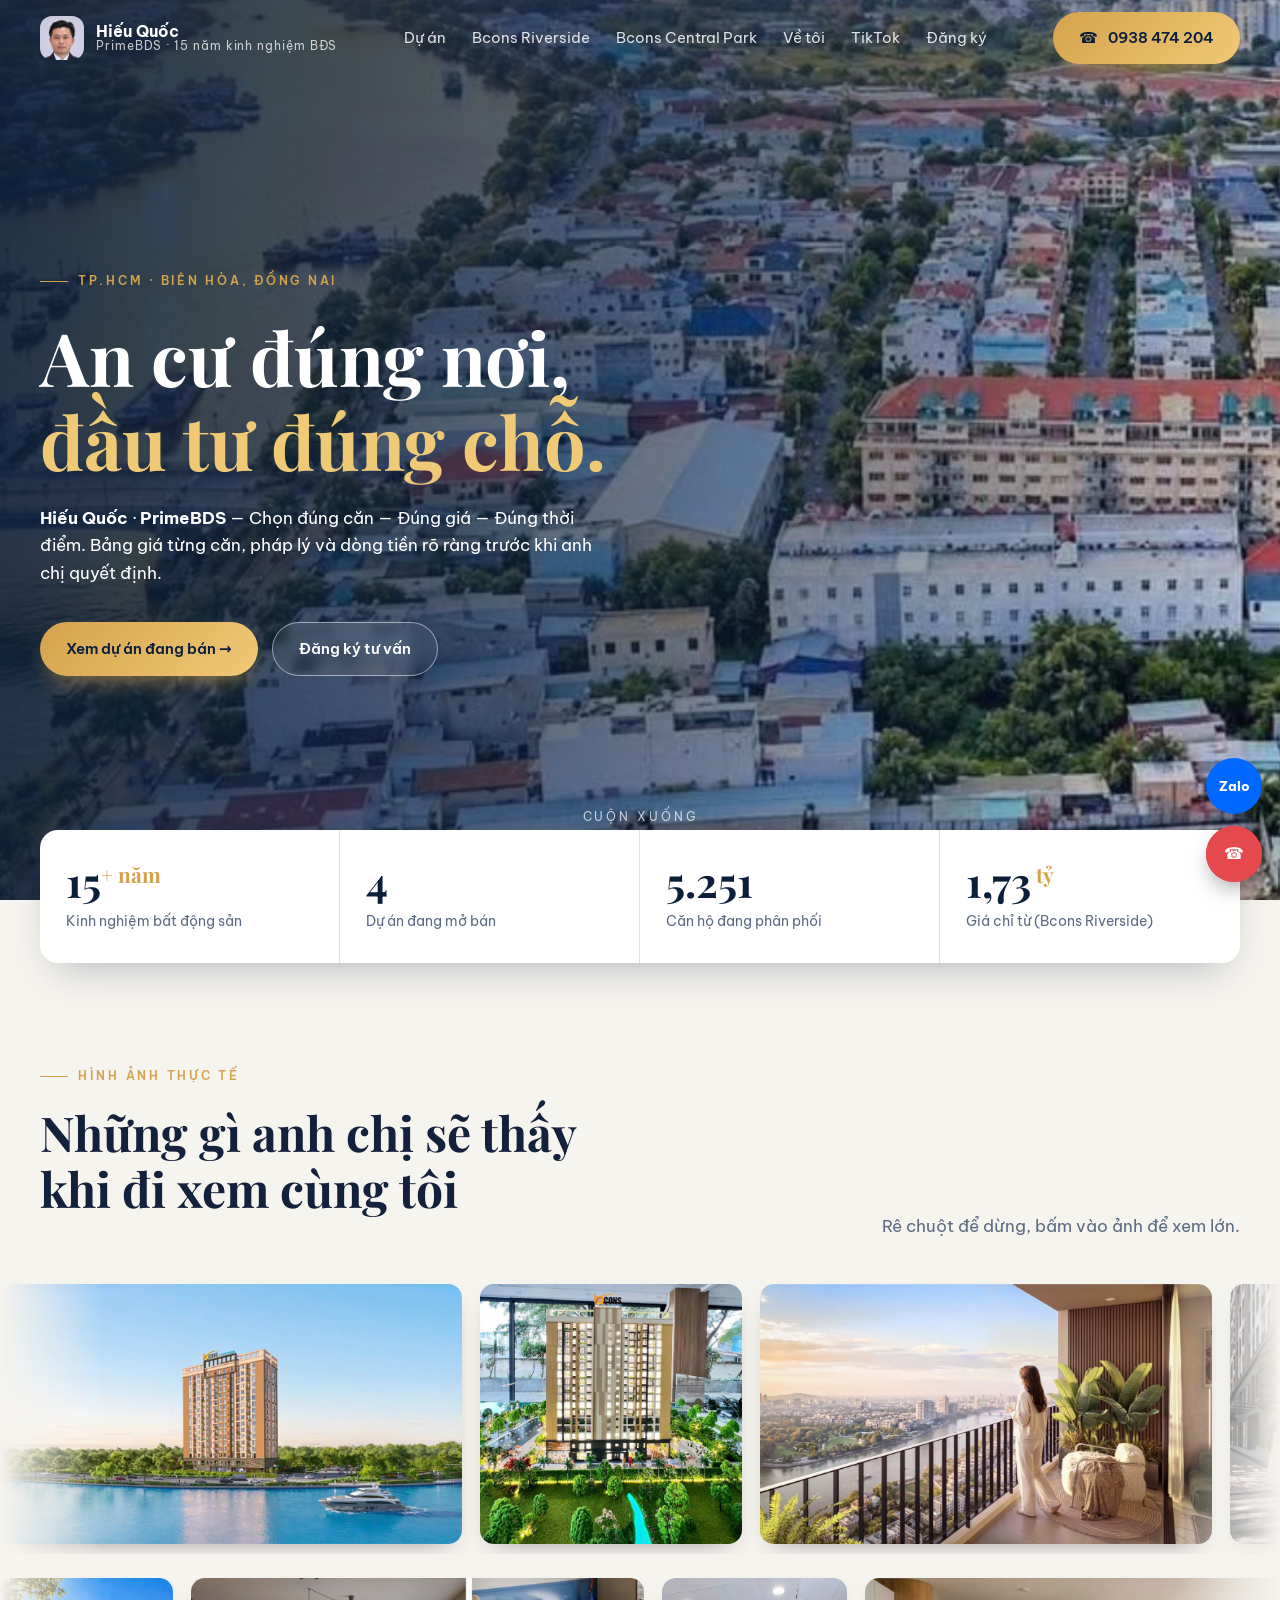
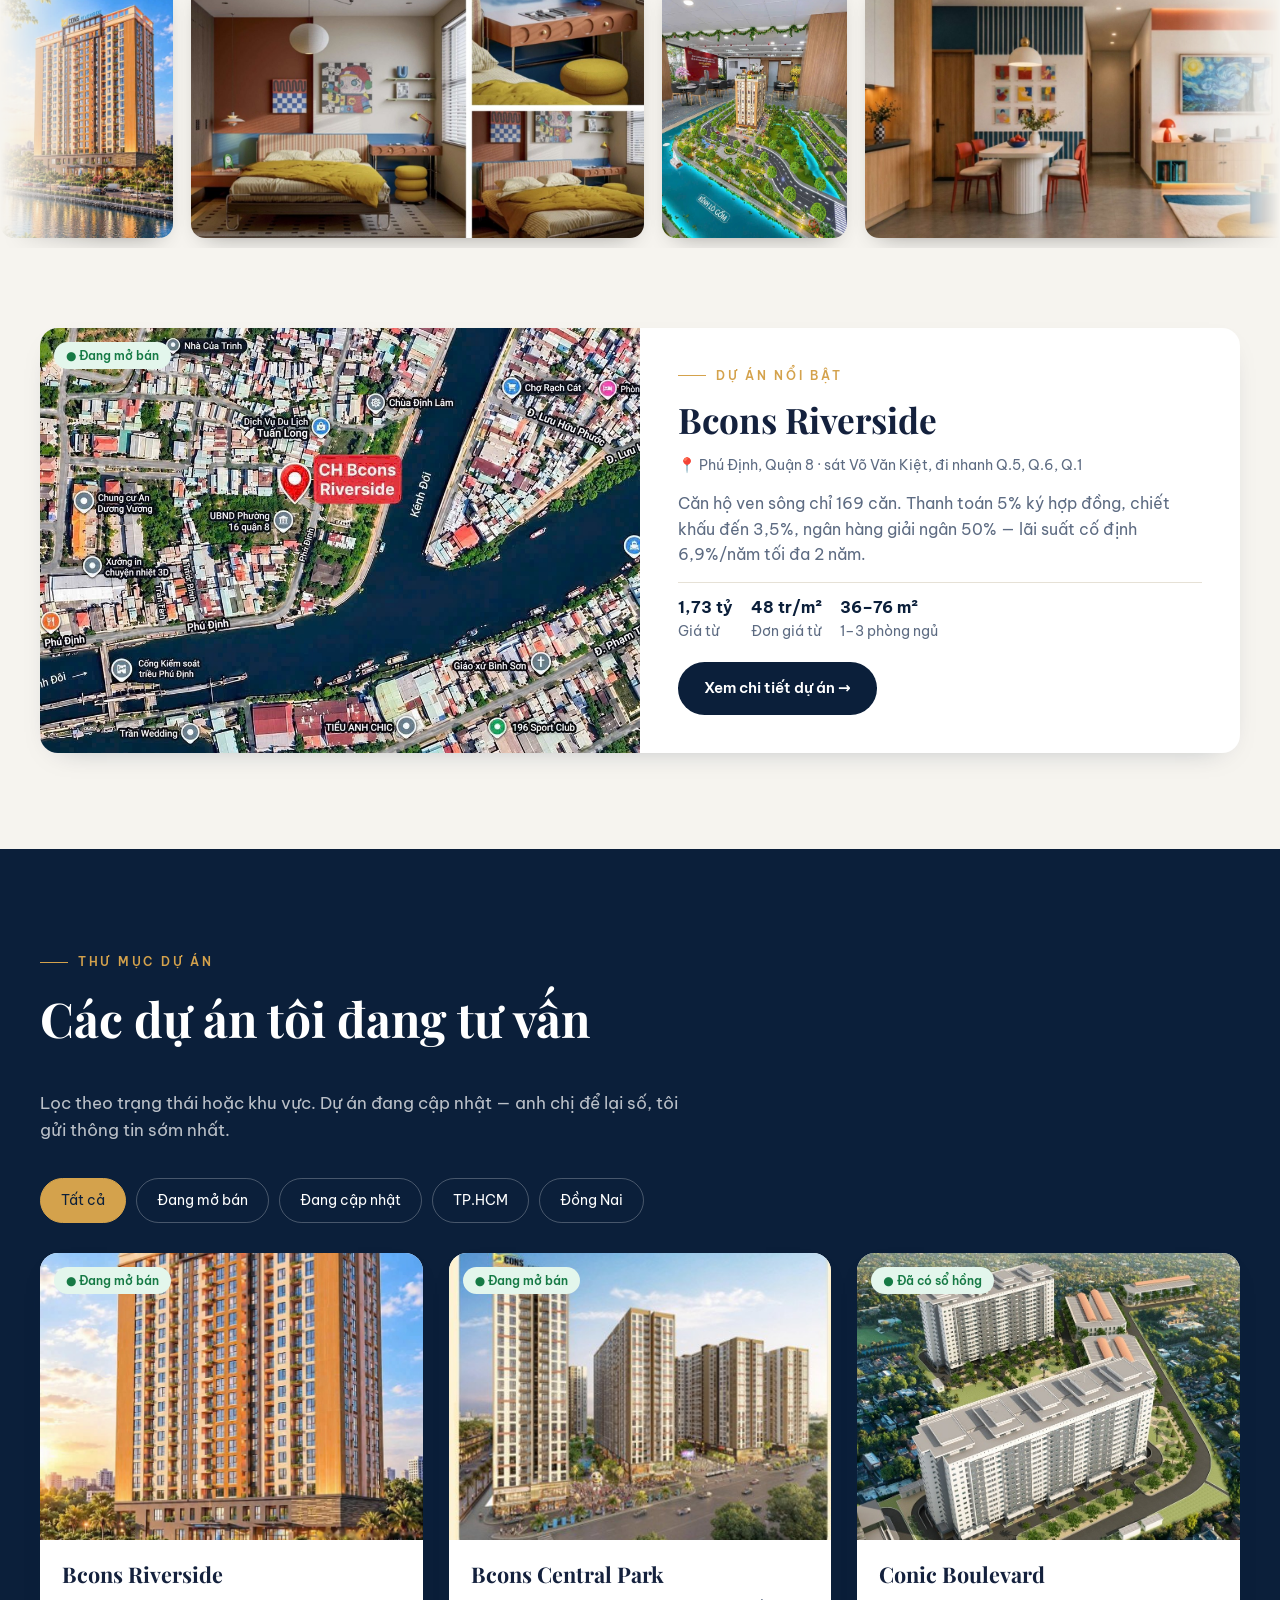
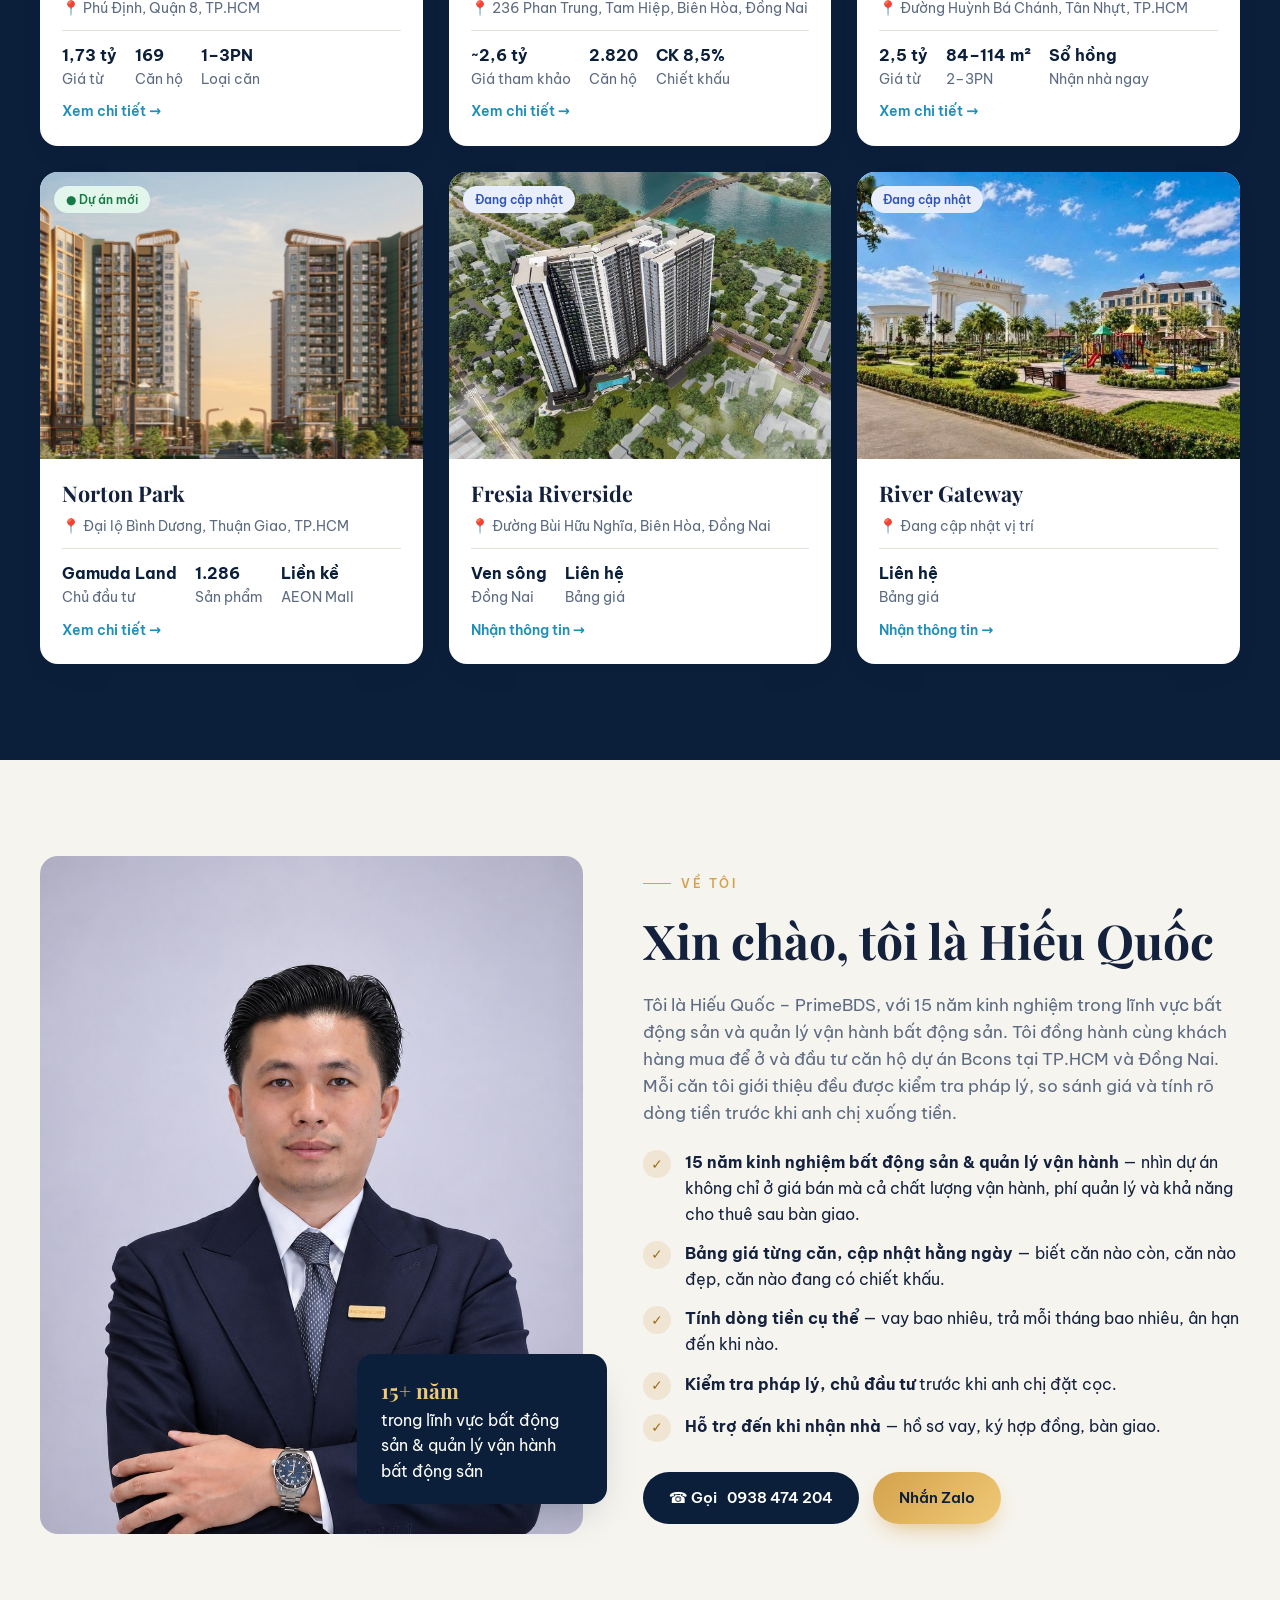
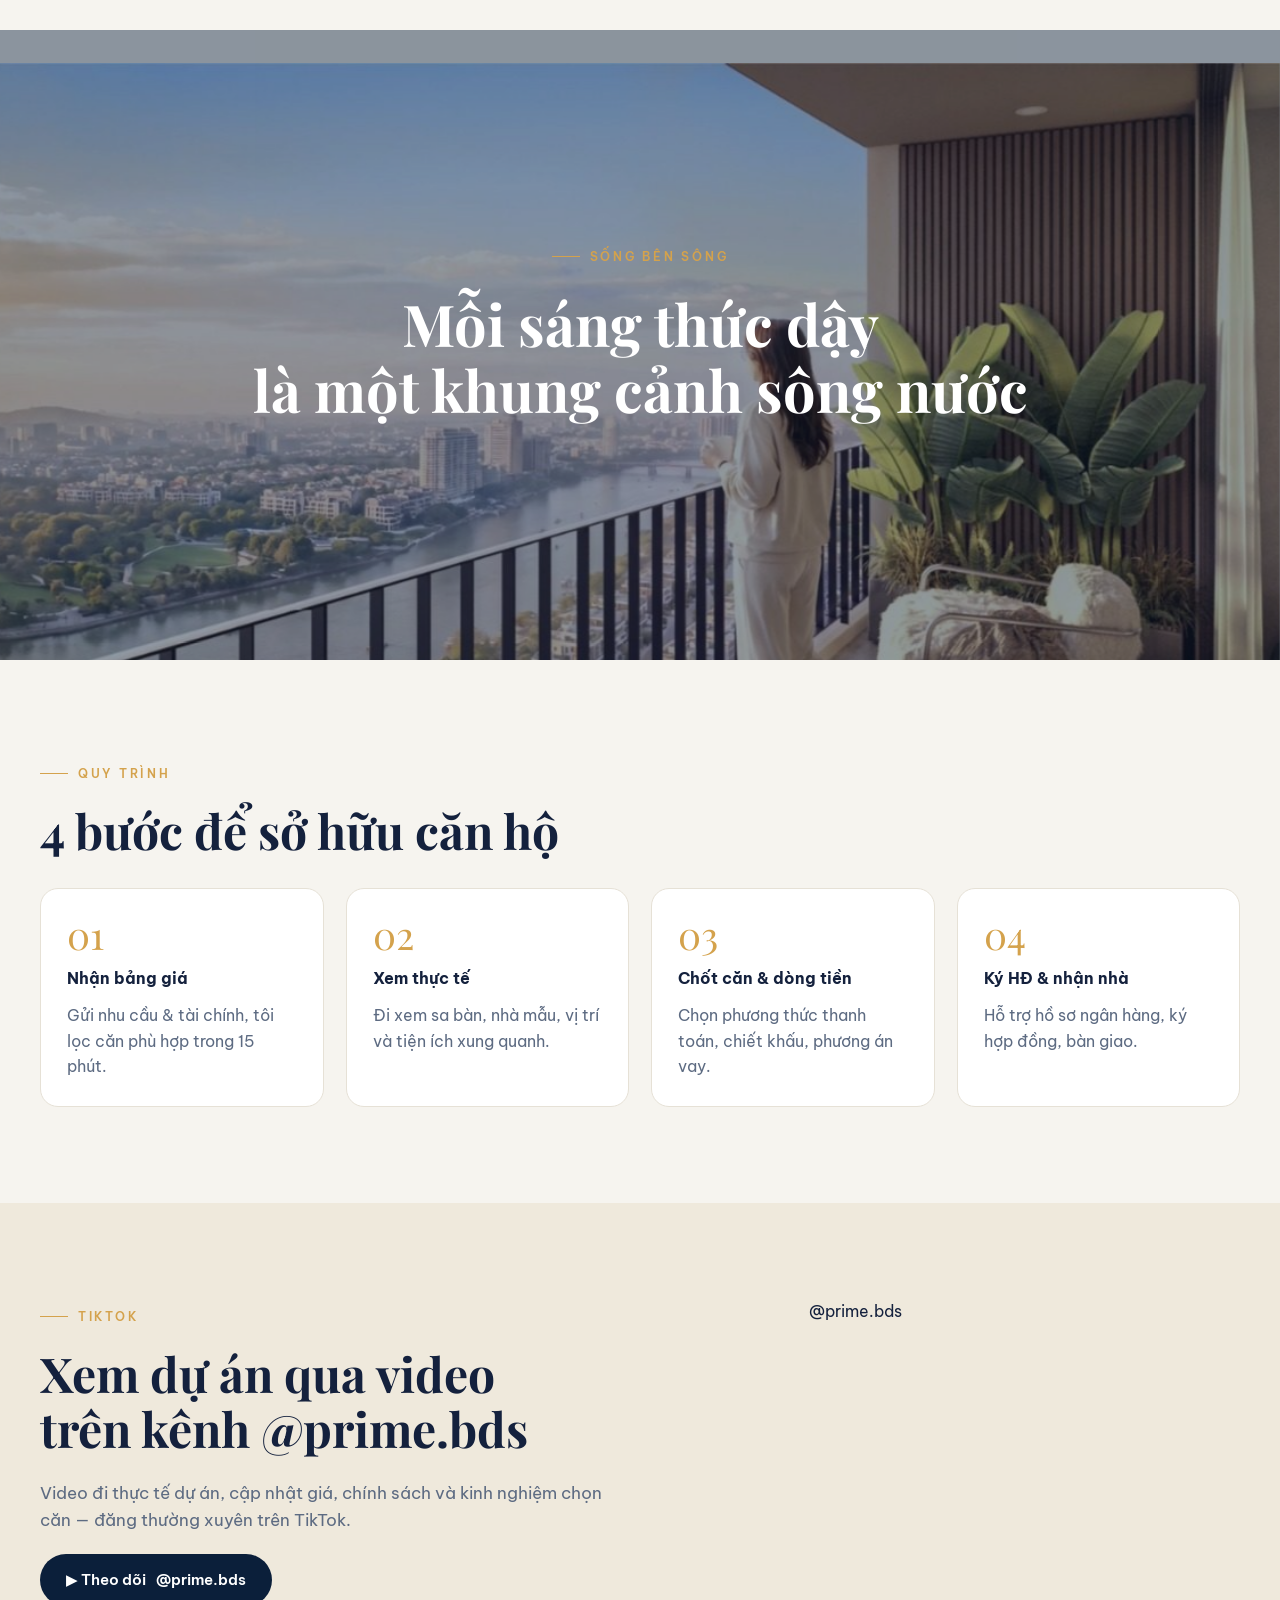
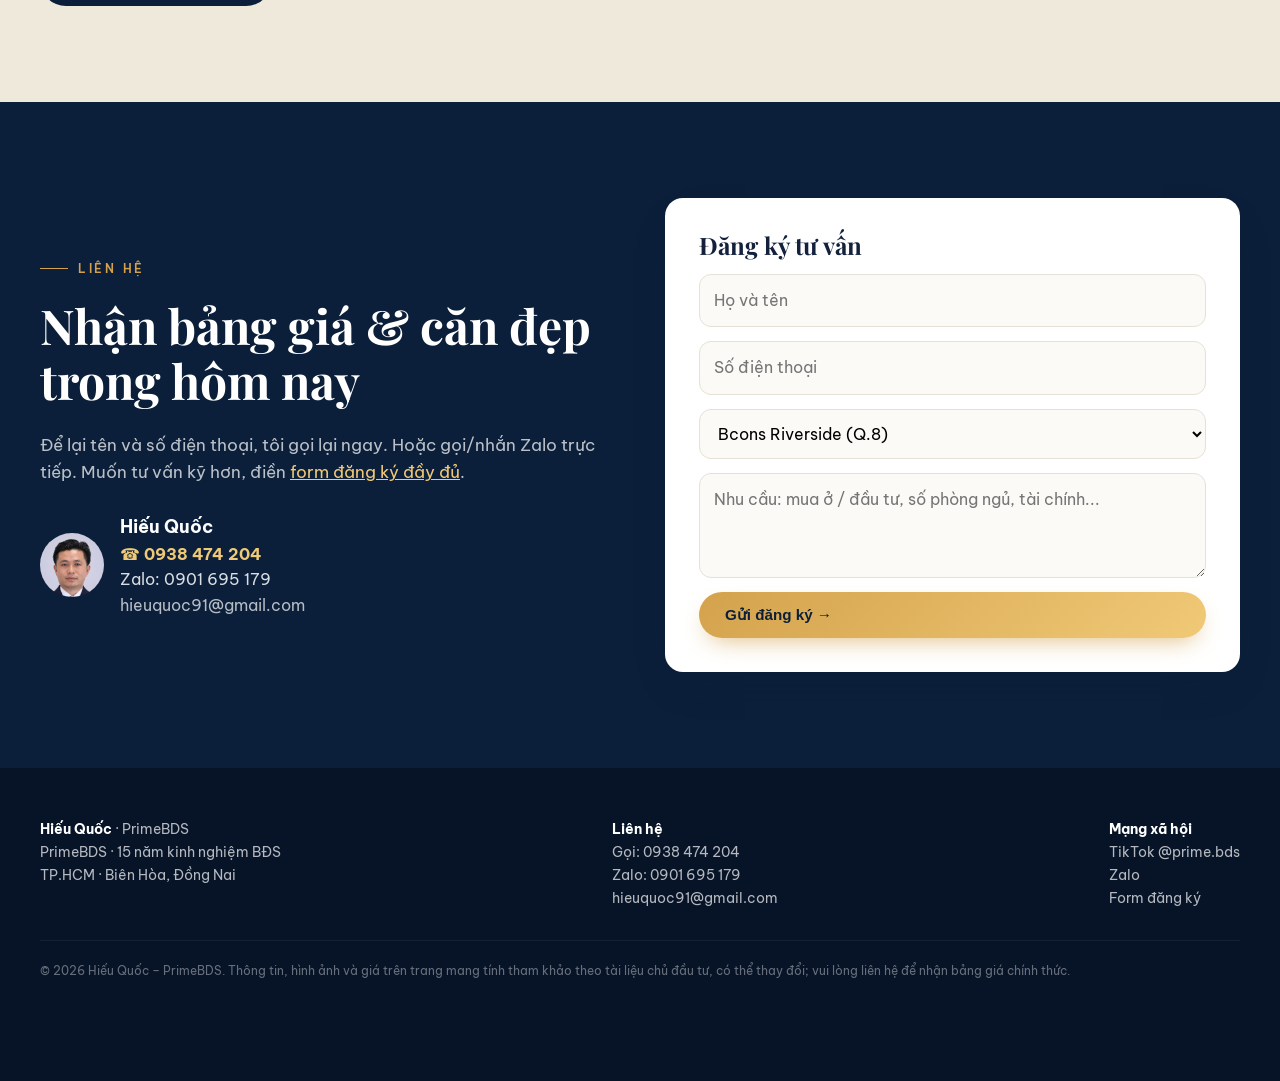
==== commit 86f1d07a: "Them trang du an Norton Park (Gamuda Land) Co-Authored-By: Claude Opus 5.5 <noreply@anthropic.com>" ====
--- a/index.html
+++ b/index.html
@@ -54,8 +54,8 @@
   <div class="container">
     <div class="stats-grid count-group">
       <div class="stat"><b><span data-count="15">0</span><sup>+ năm</sup></b><span>Kinh nghiệm bất động sản</span></div>
-      <div class="stat"><b><span data-count="3">0</span></b><span>Dự án đang mở bán</span></div>
-      <div class="stat"><b><span data-count="3965">0</span></b><span>Căn hộ đang phân phối</span></div>
+      <div class="stat"><b><span data-count="4">0</span></b><span>Dự án đang mở bán</span></div>
+      <div class="stat"><b><span data-count="5251">0</span></b><span>Căn hộ đang phân phối</span></div>
       <div class="stat"><b><span data-count="1.73">0</span><sup> tỷ</sup></b><span>Giá chỉ từ (Bcons Riverside)</span></div>
     </div>
   </div>
@@ -88,6 +88,7 @@
       <img data-lb="home" src="assets/img/model-3.jpg?v=8" alt="Sa bàn tại nhà mẫu">
       <img data-lb="home" src="assets/img/living-2.jpg?v=8" alt="Không gian bếp & ăn">
       <img data-lb="home" src="assets/img/garden.jpg?v=8" alt="Công viên nội khu">
+      <img data-lb="home" src="assets/img/np-hero.jpg" alt="Norton Park">
       <img data-lb="home" src="assets/img/cp-night.jpg?v=8" alt="Bcons Central Park về đêm">
       <img data-lb="home" src="assets/img/cp-pool.jpg?v=8" alt="Hồ bơi Bcons Central Park">
       <img data-lb="home" src="assets/img/p-conic.jpg?v=8" alt="Căn hộ Conic Boulevard thực tế">
@@ -154,6 +155,15 @@
           <h3>Conic Boulevard</h3>
           <p class="loc">📍 Đường Huỳnh Bá Chánh, Tân Nhựt, TP.HCM</p>
           <div class="meta"><div><b>2,5 tỷ</b>Giá từ</div><div><b>84–114 m²</b>2–3PN</div><div><b>Sổ hồng</b>Nhận nhà ngay</div></div>
+          <span class="more">Xem chi tiết →</span>
+        </div>
+      </a>
+      <a href="norton-park.html" class="pcard reveal d3" data-tags="live hcm">
+        <div class="thumb"><img src="assets/img/np-hero.jpg" alt="Norton Park" loading="lazy"><span class="tag live">● Dự án mới</span></div>
+        <div class="body">
+          <h3>Norton Park</h3>
+          <p class="loc">📍 Đại lộ Bình Dương, Thuận Giao, TP.HCM</p>
+          <div class="meta"><div><b>Gamuda Land</b>Chủ đầu tư</div><div><b>1.286</b>Sản phẩm</div><div><b>Liền kề</b>AEON Mall</div></div>
           <span class="more">Xem chi tiết →</span>
         </div>
       </a>
@@ -263,7 +273,7 @@
       <input type="text" name="name" placeholder="Họ và tên" required>
       <input type="tel" name="phone" placeholder="Số điện thoại" required pattern="[0-9 +.]{9,15}">
       <select name="project">
-        <option>Bcons Riverside (Q.8)</option><option>Bcons Central Park (Biên Hòa)</option><option>Conic Boulevard (Tân Nhựt)</option><option>Fresia Riverside</option><option>River Gateway</option><option>Chưa chọn - cần tư vấn</option>
+        <option>Bcons Riverside (Q.8)</option><option>Bcons Central Park (Biên Hòa)</option><option>Conic Boulevard (Tân Nhựt)</option><option>Norton Park (Thuận Giao)</option><option>Fresia Riverside</option><option>River Gateway</option><option>Chưa chọn - cần tư vấn</option>
       </select>
       <textarea name="need" rows="3" placeholder="Nhu cầu: mua ở / đầu tư, số phòng ngủ, tài chính..."></textarea>
       <button class="btn btn-gold" type="submit">Gửi đăng ký →</button>
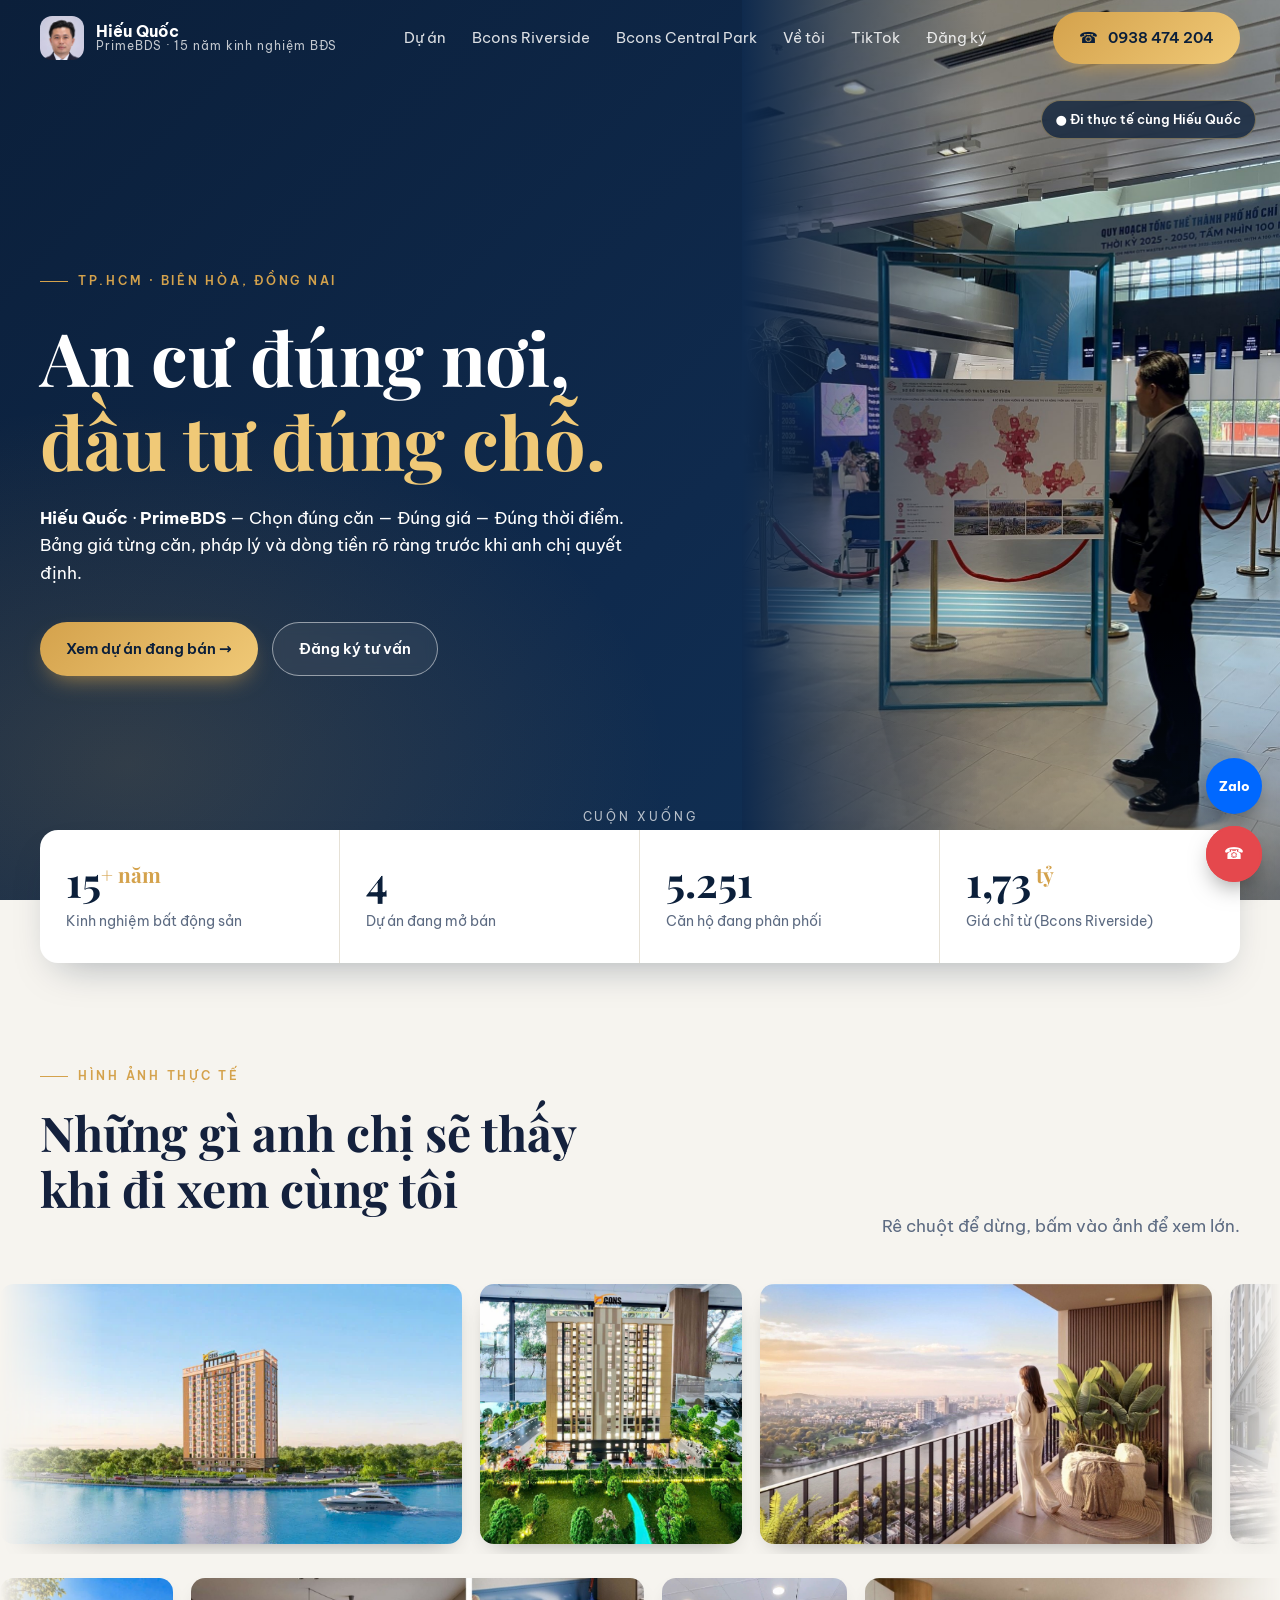
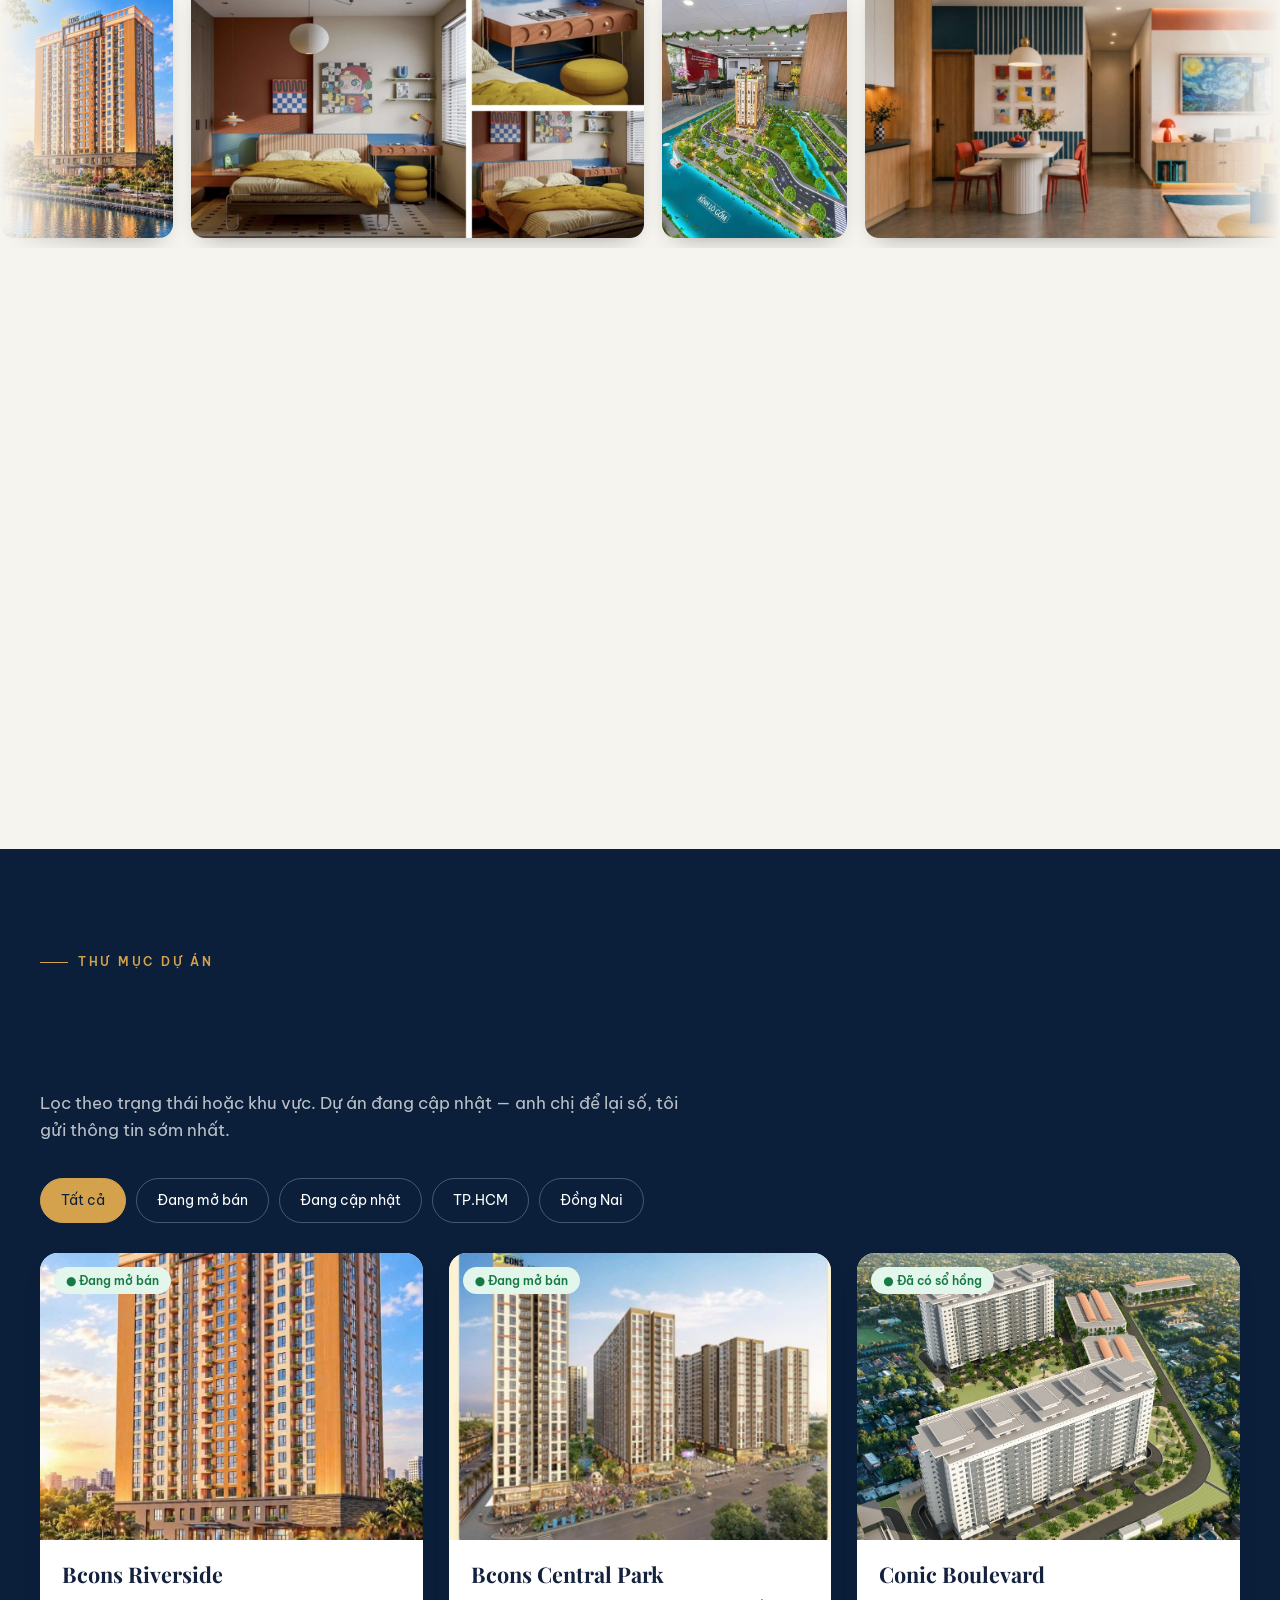
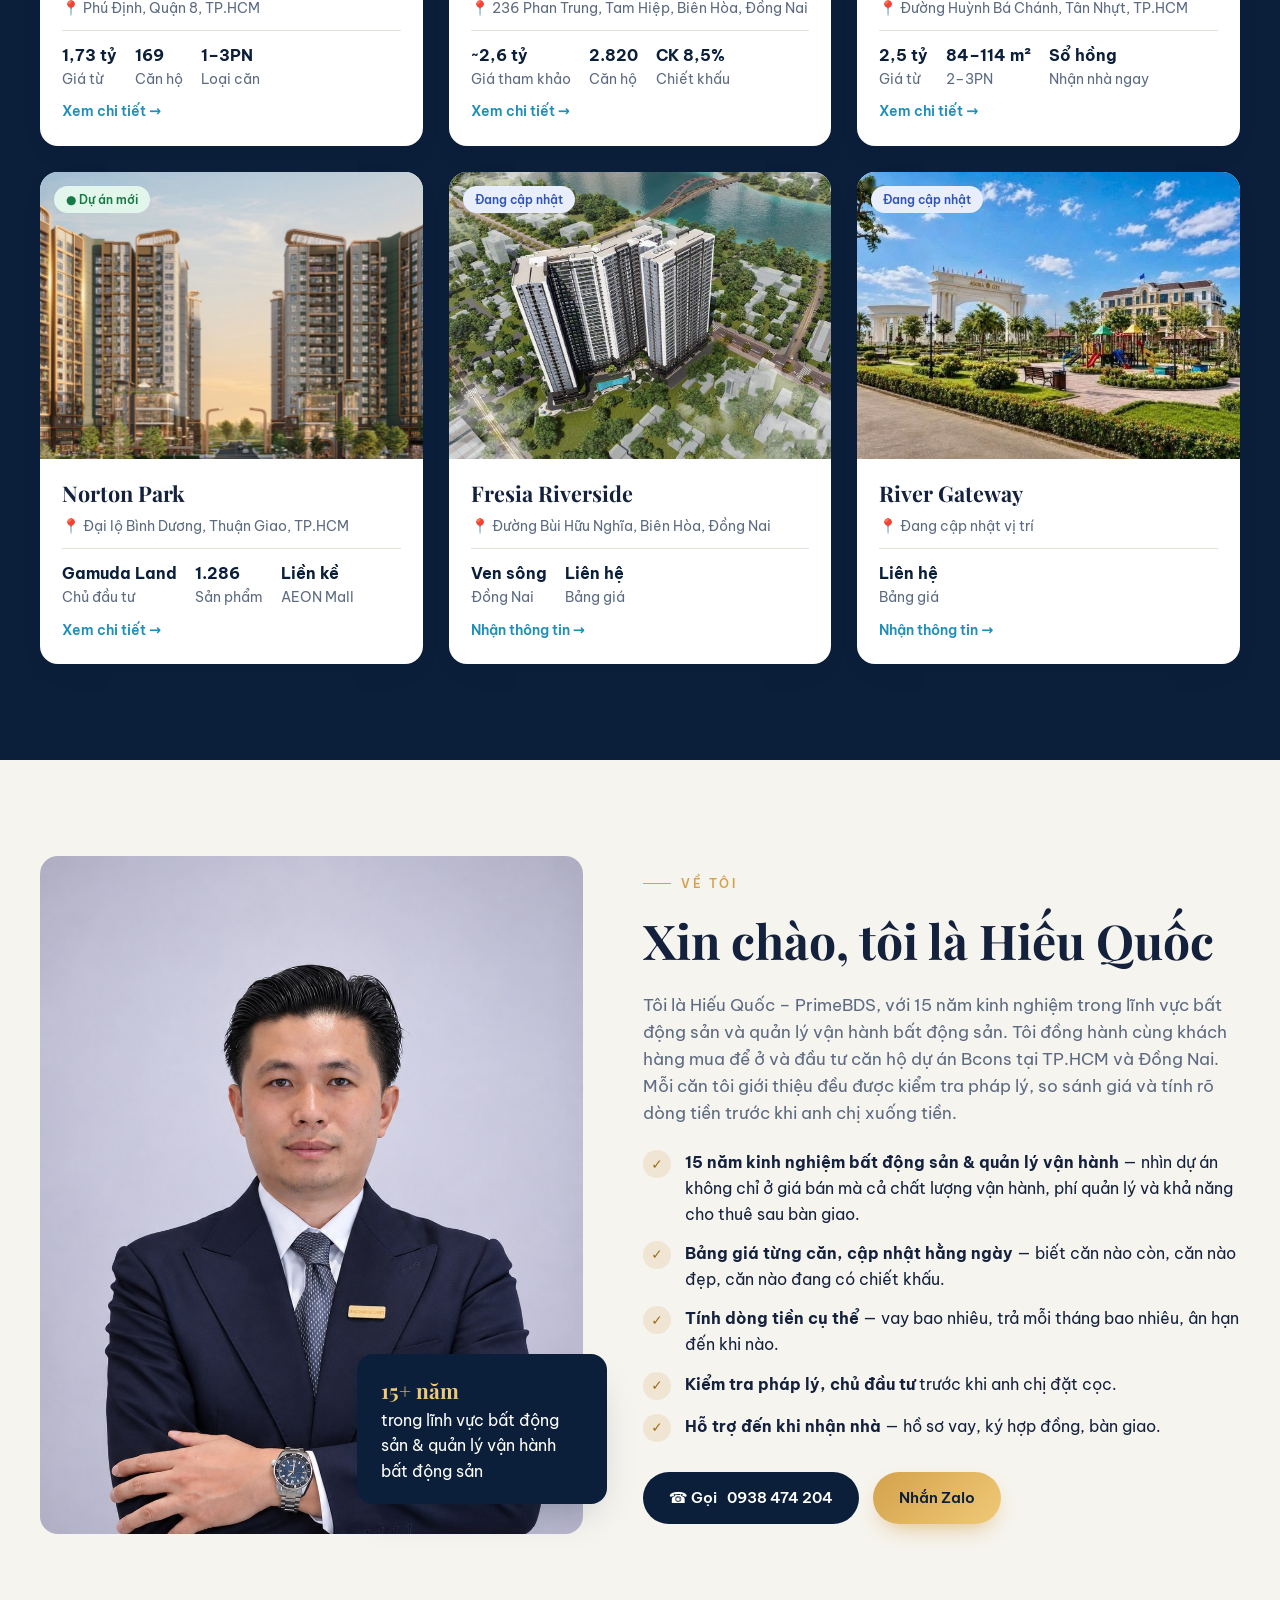
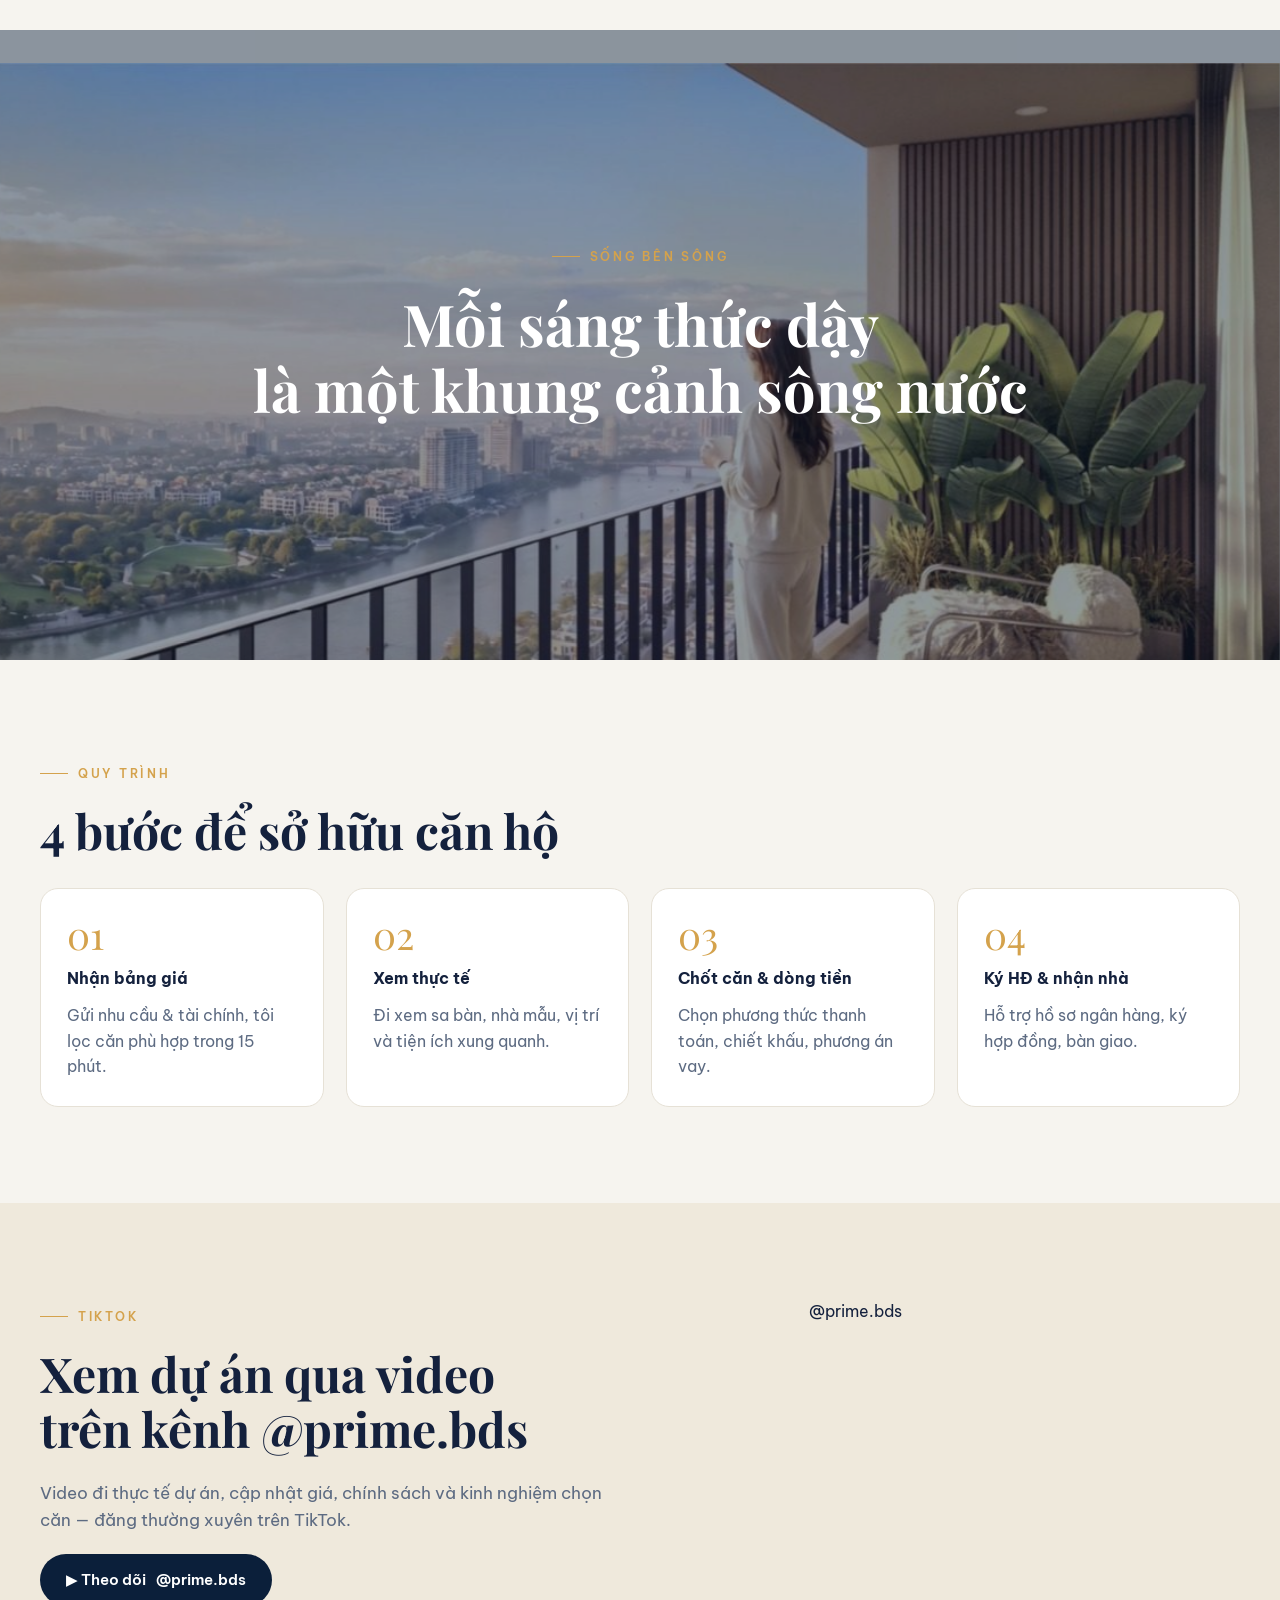
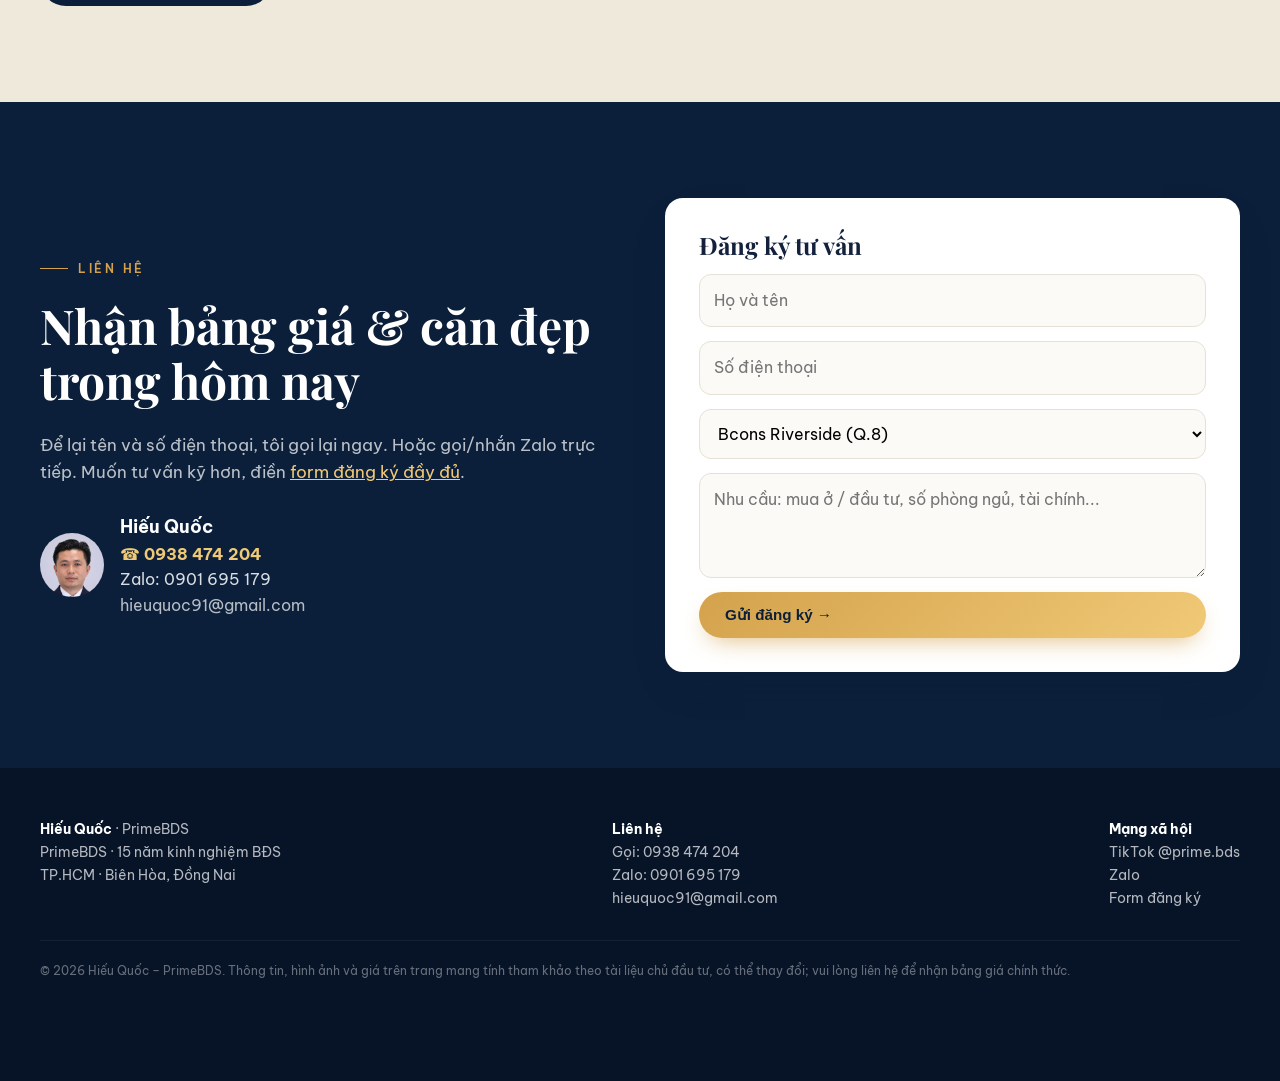
==== commit 4130a28f: "Trang chu: nen video Hieu Quoc tai trien lam quy hoach thay anh flycam mo Co-Authored-By: Claude Opu" ====
--- a/index.html
+++ b/index.html
@@ -10,6 +10,23 @@
 <link href="https://fonts.googleapis.com/css2?family=Be+Vietnam+Pro:wght@400;500;600;700&family=Playfair+Display:wght@600;700;800&display=swap" rel="stylesheet">
 <link rel="stylesheet" href="assets/style.css?v=5">
 <script src="assets/config.js?v=10"></script>
+<style>
+  /* Hero trang chủ: nền navy sắc nét + video dọc của Hiếu Quốc bên phải */
+  .hero-home{background:radial-gradient(900px 600px at 10% 85%,rgba(212,162,76,.18),transparent 60%),linear-gradient(135deg,#0b1f3a 0%,#0f2a4d 55%,#123459 100%)}
+  .hero-home .hero-media{position:absolute;top:0;right:0;bottom:0;width:min(42%,760px);overflow:hidden;background:#0b1f3a}
+  .hero-home .hero-media video{width:100%;height:100%;object-fit:cover;object-position:center 35%;display:block}
+  .hero-home .hero-media::before{content:"";position:absolute;inset:0;z-index:1;pointer-events:none;background:linear-gradient(90deg,#0f2a4d 0%,rgba(15,42,77,.5) 18%,transparent 45%),linear-gradient(0deg,rgba(11,31,58,.45) 0%,transparent 30%)}
+  .hero-home .media-badge{position:absolute;z-index:2;right:24px;top:100px;padding:8px 14px;border-radius:999px;background:rgba(11,31,58,.75);backdrop-filter:blur(6px);border:1px solid rgba(240,201,119,.4);color:#fff;font-size:.82rem;font-weight:600}
+  .hero-home .container{position:relative;z-index:2}
+  .hero-home .container>*{max-width:620px}
+  @media (max-width:900px){
+    .hero-home{align-items:flex-end}
+    .hero-home .hero-media{width:100%}
+    .hero-home .hero-media::before{background:linear-gradient(180deg,rgba(11,31,58,.25) 0%,rgba(11,31,58,.45) 35%,#0b1f3a 80%)}
+    .hero-home .media-badge{right:auto;left:16px;top:96px}
+  }
+  @media (prefers-reduced-motion:reduce){.hero-home .hero-media video{display:none}.hero-home .hero-media{background:url(assets/img/hero-poster.jpg) center/cover}}
+</style>
 </head>
 <body>
 
@@ -35,8 +52,13 @@
 </header>
 
 <!-- HERO -->
-<section class="hero">
-  <div class="hero-bg"><img src="assets/img/flycam.jpg?v=8" alt="Toàn cảnh sông Sài Gòn khu Nam"></div>
+<section class="hero hero-home">
+  <div class="hero-media">
+    <video autoplay muted loop playsinline preload="auto" poster="assets/img/hero-poster.jpg" aria-label="Hiếu Quốc tại triển lãm Quy hoạch TP.HCM">
+      <source src="assets/video/hero-intro.mp4" type="video/mp4">
+    </video>
+    <span class="media-badge">● Đi thực tế cùng Hiếu Quốc</span>
+  </div>
   <div class="container">
     <span class="eyebrow reveal" data-agent="area"></span>
     <h1 class="reveal d1">An cư đúng nơi,<br><em>đầu tư đúng chỗ.</em></h1>
